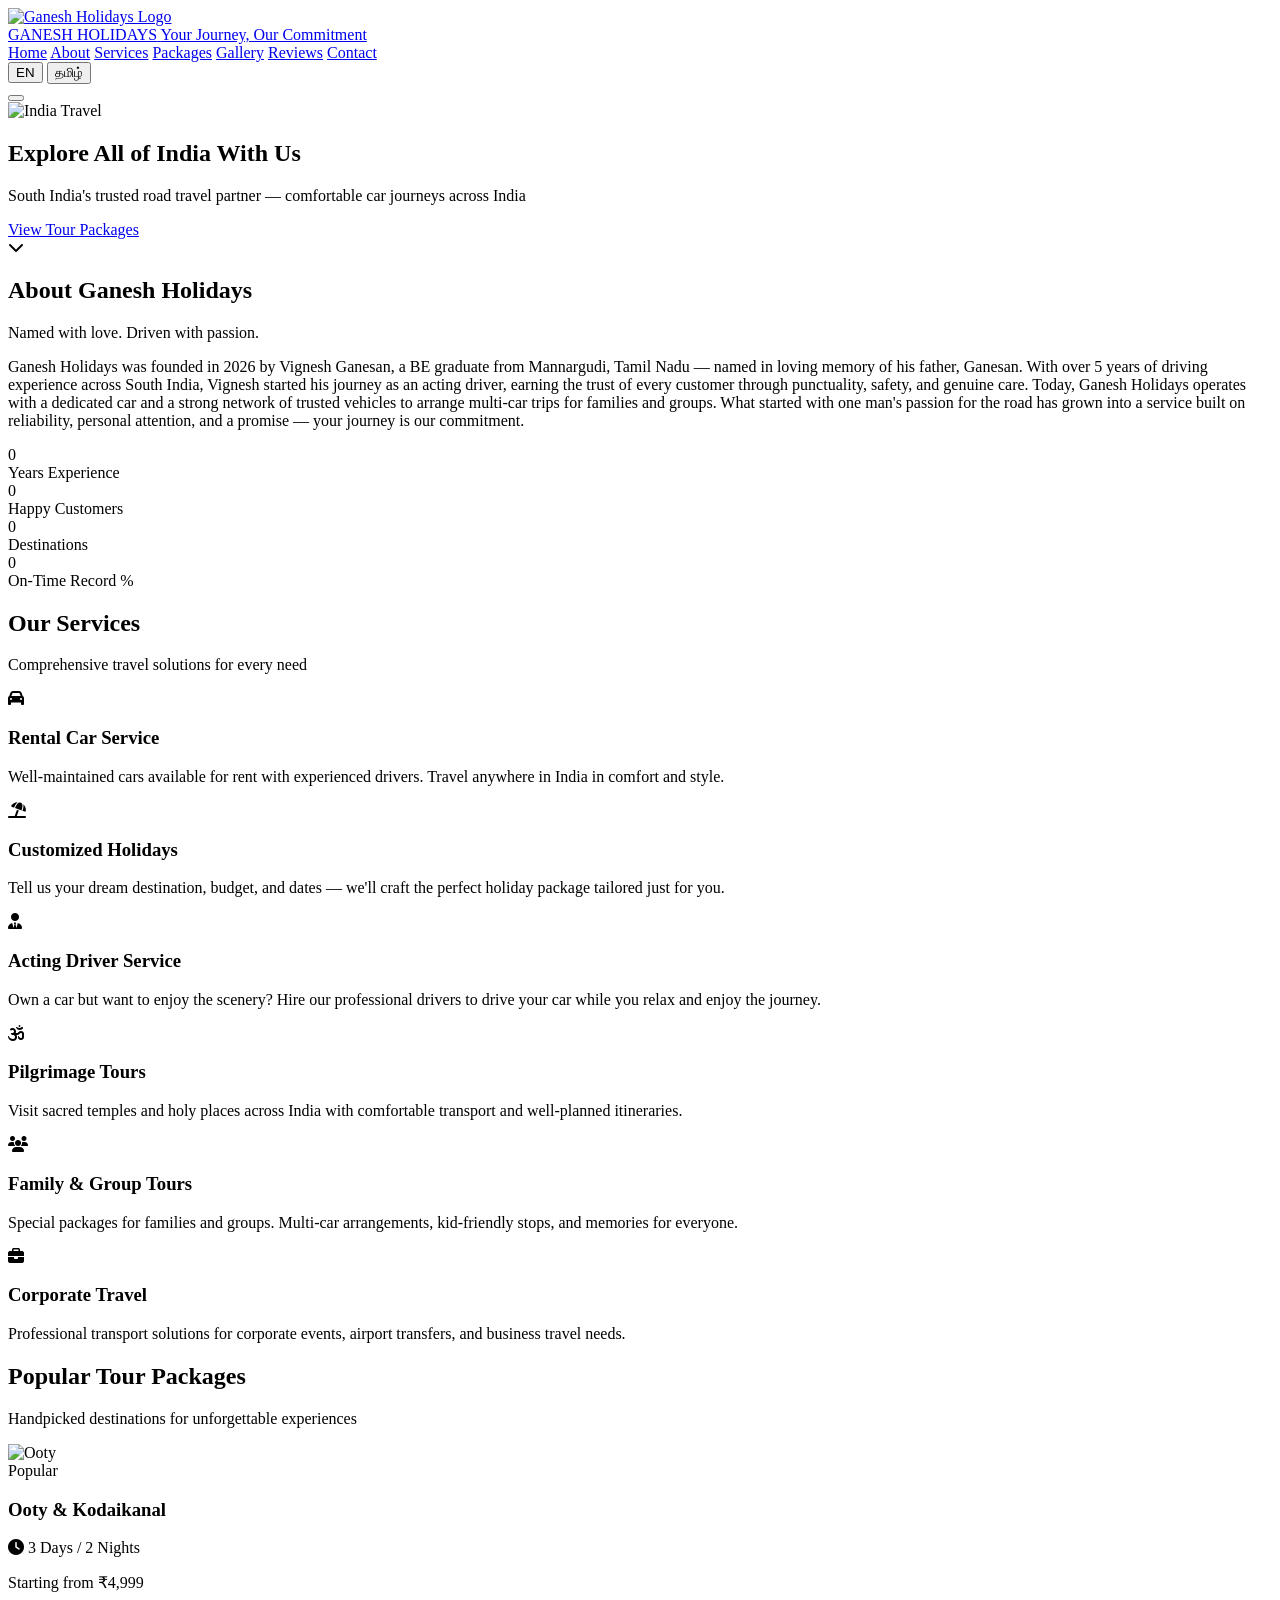
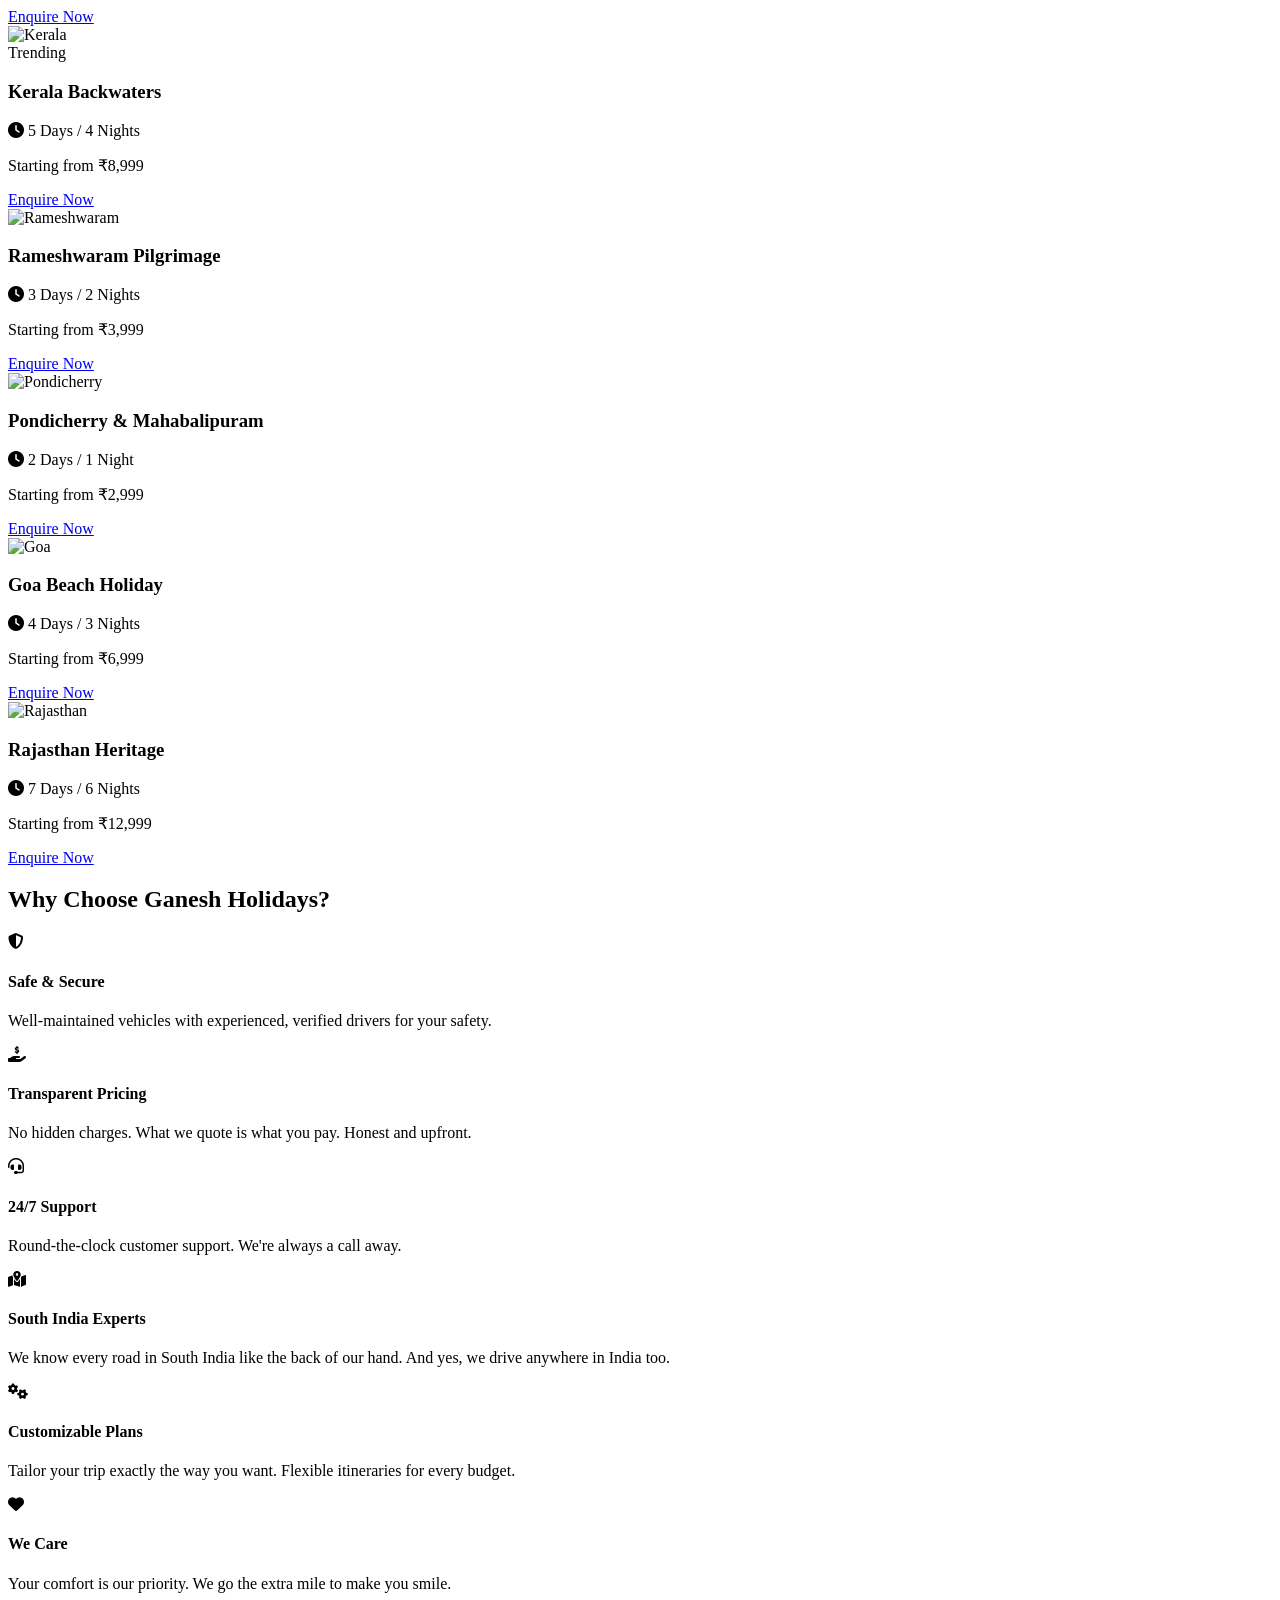
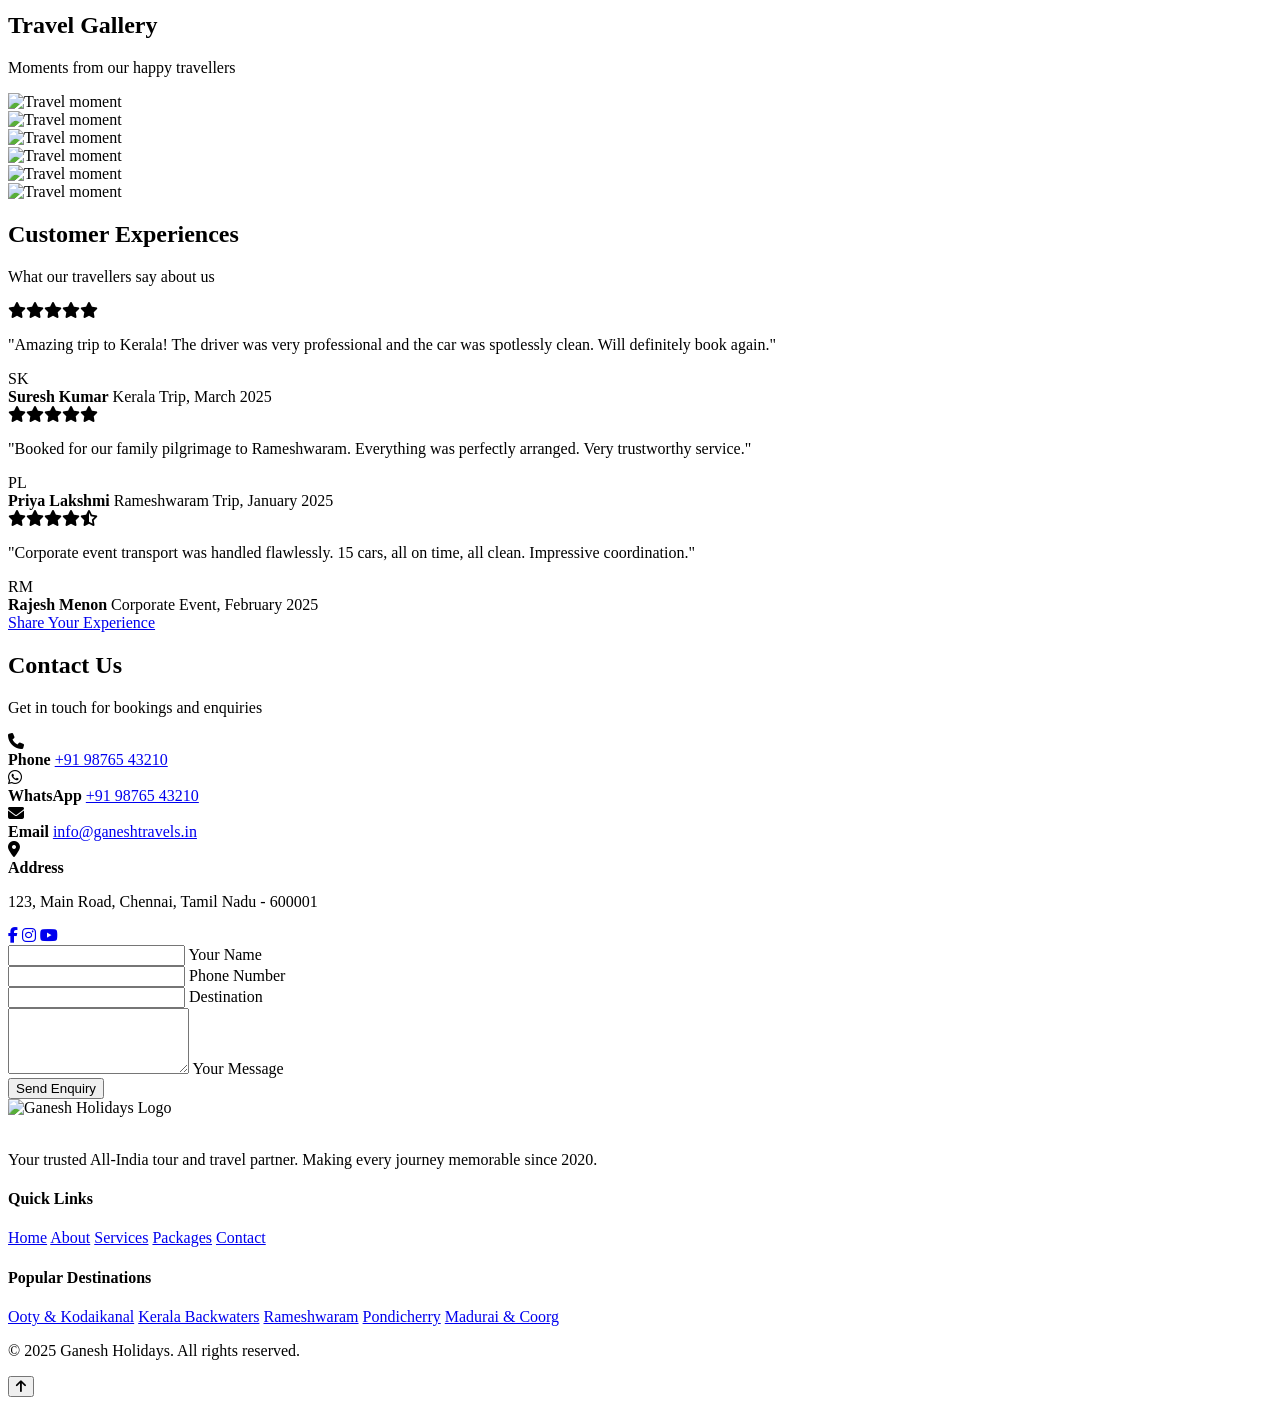
==== index.html @ 8d5c186d "Add main website files Add main website files - these are the main website files." ====
<!DOCTYPE html>
<html lang="en">
<head>
    <meta charset="UTF-8">
    <meta name="viewport" content="width=device-width, initial-scale=1.0">
    <title>Ganesh Holidays - All India Tour & Travel</title>
    <meta name="description" content="Ganesh Holidays - Your trusted All India tour and travel partner. Your Journey, Our Commitment.">
    <link rel="icon" type="image/svg+xml" href="assets/favicon.svg">
    <link href="https://fonts.googleapis.com/css2?family=Sora:wght@300;400;600;700;800&family=Josefin+Sans:wght@300;400;600&family=Cormorant+Garamond:wght@500;600;700&family=Noto+Sans+Tamil:wght@300;400;600;700&display=swap" rel="stylesheet">
    <link rel="stylesheet" href="https://cdnjs.cloudflare.com/ajax/libs/font-awesome/6.5.1/css/all.min.css">
    <link rel="stylesheet" href="css/style.css">
</head>
<body>
    <!-- Navigation -->
    <nav class="navbar" id="navbar">
        <div class="nav-container">
            <a href="#home" class="nav-logo">
                <div class="logo-icon">
                    <img src="logo_custom.jpg" alt="Ganesh Holidays Logo" class="logo-img">
                </div>
                <div class="logo-text">
                    <span class="logo-brand">GANESH HOLIDAYS</span>
                    <span class="logo-tagline" data-i18n="tagline">Your Journey, Our Commitment</span>
                </div>
            </a>
            <div class="nav-menu" id="navMenu">
                <a href="#home" class="nav-link" data-i18n="nav.home">Home</a>
                <a href="#about" class="nav-link" data-i18n="nav.about">About</a>
                <a href="#services" class="nav-link" data-i18n="nav.services">Services</a>
                <a href="#packages" class="nav-link" data-i18n="nav.packages">Packages</a>
                <a href="#gallery" class="nav-link" data-i18n="nav.gallery">Gallery</a>
                <a href="#reviews" class="nav-link" data-i18n="nav.reviews">Reviews</a>
                <a href="#contact" class="nav-link" data-i18n="nav.contact">Contact</a>
            </div>
            <div class="nav-right">
                <div class="lang-toggle">
                    <button class="lang-btn active" data-lang="en">EN</button>
                    <button class="lang-btn" data-lang="ta">தமிழ்</button>
                </div>
                <button class="nav-hamburger" id="navHamburger" aria-label="Toggle menu">
                    <span></span>
                    <span></span>
                    <span></span>
                </button>
            </div>
        </div>
    </nav>

    <!-- Hero Section -->
    <section class="hero" id="home">
        <div class="hero-bg">
            <img src="https://images.unsplash.com/photo-1524492412937-b28074a5d7da?w=1920&q=80" alt="India Travel" class="hero-img">
            <div class="hero-overlay"></div>
        </div>
        <div class="hero-content">
            <h1 class="hero-title" data-i18n="hero.title">Explore All of India With Us</h1>
            <p class="hero-subtitle" data-i18n="hero.subtitle">South India's trusted road travel partner — comfortable car journeys across India</p>
            <a href="#packages" class="btn btn-primary" data-i18n="hero.cta">View Tour Packages</a>
        </div>
        <div class="hero-scroll">
            <i class="fas fa-chevron-down"></i>
        </div>
    </section>

    <!-- About Section -->
    <section class="section about" id="about">
        <div class="container">
            <h2 class="section-title" data-i18n="about.title">About Ganesh Holidays</h2>
            <p class="section-subtitle" data-i18n="about.subtitle">Named with love. Driven with passion.</p>
            <div class="about-grid">
                <div class="about-text">
                    <p data-i18n="about.desc">Ganesh Holidays was founded in 2026 by Vignesh Ganesan, a BE graduate from Mannargudi, Tamil Nadu — named in loving memory of his father, Ganesan. With over 5 years of driving experience across South India, Vignesh started his journey as an acting driver, earning the trust of every customer through punctuality, safety, and genuine care. Today, Ganesh Holidays operates with a dedicated car and a strong network of trusted vehicles to arrange multi-car trips for families and groups. What started with one man's passion for the road has grown into a service built on reliability, personal attention, and a promise — your journey is our commitment.</p>
                </div>
                <div class="stats-grid">
                    <div class="stat-card">
                        <div class="stat-number" data-count="5">0</div>
                        <div class="stat-label" data-i18n="about.stats.years">Years Experience</div>
                    </div>
                    <div class="stat-card">
                        <div class="stat-number" data-count="200">0</div>
                        <div class="stat-label" data-i18n="about.stats.customers">Happy Customers</div>
                    </div>
                    <div class="stat-card">
                        <div class="stat-number" data-count="30">0</div>
                        <div class="stat-label" data-i18n="about.stats.destinations">Destinations</div>
                    </div>
                    <div class="stat-card">
                        <div class="stat-number" data-count="100">0</div>
                        <div class="stat-label" data-i18n="about.stats.ontime">On-Time Record %</div>
                    </div>
                </div>
            </div>
        </div>
    </section>

    <!-- Services Section -->
    <section class="section services" id="services">
        <div class="container">
            <h2 class="section-title" data-i18n="services.title">Our Services</h2>
            <p class="section-subtitle" data-i18n="services.subtitle">Comprehensive travel solutions for every need</p>
            <div class="services-grid">
                <div class="service-card">
                    <div class="service-icon"><i class="fas fa-car"></i></div>
                    <h3 data-i18n="services.rental.title">Rental Car Service</h3>
                    <p data-i18n="services.rental.desc">Well-maintained cars available for rent with experienced drivers. Travel anywhere in India in comfort and style.</p>
                </div>
                <div class="service-card">
                    <div class="service-icon"><i class="fas fa-umbrella-beach"></i></div>
                    <h3 data-i18n="services.holiday.title">Customized Holidays</h3>
                    <p data-i18n="services.holiday.desc">Tell us your dream destination, budget, and dates — we'll craft the perfect holiday package tailored just for you.</p>
                </div>
                <div class="service-card">
                    <div class="service-icon"><i class="fas fa-user-tie"></i></div>
                    <h3 data-i18n="services.driver.title">Acting Driver Service</h3>
                    <p data-i18n="services.driver.desc">Own a car but want to enjoy the scenery? Hire our professional drivers to drive your car while you relax and enjoy the journey.</p>
                </div>
                <div class="service-card">
                    <div class="service-icon"><i class="fas fa-om"></i></div>
                    <h3 data-i18n="services.pilgrimage.title">Pilgrimage Tours</h3>
                    <p data-i18n="services.pilgrimage.desc">Visit sacred temples and holy places across India with comfortable transport and well-planned itineraries.</p>
                </div>
                <div class="service-card">
                    <div class="service-icon"><i class="fas fa-users"></i></div>
                    <h3 data-i18n="services.family.title">Family & Group Tours</h3>
                    <p data-i18n="services.family.desc">Special packages for families and groups. Multi-car arrangements, kid-friendly stops, and memories for everyone.</p>
                </div>
                <div class="service-card">
                    <div class="service-icon"><i class="fas fa-briefcase"></i></div>
                    <h3 data-i18n="services.corporate.title">Corporate Travel</h3>
                    <p data-i18n="services.corporate.desc">Professional transport solutions for corporate events, airport transfers, and business travel needs.</p>
                </div>
            </div>
        </div>
    </section>

    <!-- Packages Section -->
    <section class="section packages" id="packages">
        <div class="container">
            <h2 class="section-title" data-i18n="packages.title">Popular Tour Packages</h2>
            <p class="section-subtitle" data-i18n="packages.subtitle">Handpicked destinations for unforgettable experiences</p>
            <div class="packages-grid">
                <div class="package-card">
                    <div class="package-img">
                        <img src="https://images.unsplash.com/photo-1589308078059-be1415eab4c3?w=600&q=80" alt="Ooty" loading="lazy">
                        <div class="package-badge" data-i18n="packages.popular">Popular</div>
                    </div>
                    <div class="package-info">
                        <h3 data-i18n="packages.ooty.title">Ooty & Kodaikanal</h3>
                        <p class="package-duration"><i class="fas fa-clock"></i> <span data-i18n="packages.ooty.duration">3 Days / 2 Nights</span></p>
                        <p class="package-price" data-i18n="packages.ooty.price">Starting from ₹4,999</p>
                        <a href="#contact" class="btn btn-outline" data-i18n="packages.enquire">Enquire Now</a>
                    </div>
                </div>
                <div class="package-card">
                    <div class="package-img">
                        <img src="https://images.unsplash.com/photo-1602216056096-3b40cc0c9944?w=600&q=80" alt="Kerala" loading="lazy">
                        <div class="package-badge package-badge-hot" data-i18n="packages.trending">Trending</div>
                    </div>
                    <div class="package-info">
                        <h3 data-i18n="packages.kerala.title">Kerala Backwaters</h3>
                        <p class="package-duration"><i class="fas fa-clock"></i> <span data-i18n="packages.kerala.duration">5 Days / 4 Nights</span></p>
                        <p class="package-price" data-i18n="packages.kerala.price">Starting from ₹8,999</p>
                        <a href="#contact" class="btn btn-outline" data-i18n="packages.enquire">Enquire Now</a>
                    </div>
                </div>
                <div class="package-card">
                    <div class="package-img">
                        <img src="https://images.unsplash.com/photo-1621427638022-8d86fcc78903?w=600&q=80" alt="Rameshwaram" loading="lazy">
                    </div>
                    <div class="package-info">
                        <h3 data-i18n="packages.rameshwaram.title">Rameshwaram Pilgrimage</h3>
                        <p class="package-duration"><i class="fas fa-clock"></i> <span data-i18n="packages.rameshwaram.duration">3 Days / 2 Nights</span></p>
                        <p class="package-price" data-i18n="packages.rameshwaram.price">Starting from ₹3,999</p>
                        <a href="#contact" class="btn btn-outline" data-i18n="packages.enquire">Enquire Now</a>
                    </div>
                </div>
                <div class="package-card">
                    <div class="package-img">
                        <img src="https://images.unsplash.com/photo-1582510003544-4d00b7f74220?w=600&q=80" alt="Pondicherry" loading="lazy">
                    </div>
                    <div class="package-info">
                        <h3 data-i18n="packages.pondy.title">Pondicherry & Mahabalipuram</h3>
                        <p class="package-duration"><i class="fas fa-clock"></i> <span data-i18n="packages.pondy.duration">2 Days / 1 Night</span></p>
                        <p class="package-price" data-i18n="packages.pondy.price">Starting from ₹2,999</p>
                        <a href="#contact" class="btn btn-outline" data-i18n="packages.enquire">Enquire Now</a>
                    </div>
                </div>
                <div class="package-card">
                    <div class="package-img">
                        <img src="https://images.unsplash.com/photo-1512343879784-a960bf40e7f2?w=600&q=80" alt="Goa" loading="lazy">
                    </div>
                    <div class="package-info">
                        <h3 data-i18n="packages.goa.title">Goa Beach Holiday</h3>
                        <p class="package-duration"><i class="fas fa-clock"></i> <span data-i18n="packages.goa.duration">4 Days / 3 Nights</span></p>
                        <p class="package-price" data-i18n="packages.goa.price">Starting from ₹6,999</p>
                        <a href="#contact" class="btn btn-outline" data-i18n="packages.enquire">Enquire Now</a>
                    </div>
                </div>
                <div class="package-card">
                    <div class="package-img">
                        <img src="https://images.unsplash.com/photo-1587474260584-136574528ed5?w=600&q=80" alt="Rajasthan" loading="lazy">
                    </div>
                    <div class="package-info">
                        <h3 data-i18n="packages.rajasthan.title">Rajasthan Heritage</h3>
                        <p class="package-duration"><i class="fas fa-clock"></i> <span data-i18n="packages.rajasthan.duration">7 Days / 6 Nights</span></p>
                        <p class="package-price" data-i18n="packages.rajasthan.price">Starting from ₹12,999</p>
                        <a href="#contact" class="btn btn-outline" data-i18n="packages.enquire">Enquire Now</a>
                    </div>
                </div>
            </div>
        </div>
    </section>

    <!-- Why Choose Us -->
    <section class="section why-us">
        <div class="container">
            <h2 class="section-title" data-i18n="whyus.title">Why Choose Ganesh Holidays?</h2>
            <div class="whyus-grid">
                <div class="whyus-item">
                    <i class="fas fa-shield-alt"></i>
                    <h4 data-i18n="whyus.safe.title">Safe & Secure</h4>
                    <p data-i18n="whyus.safe.desc">Well-maintained vehicles with experienced, verified drivers for your safety.</p>
                </div>
                <div class="whyus-item">
                    <i class="fas fa-hand-holding-usd"></i>
                    <h4 data-i18n="whyus.price.title">Transparent Pricing</h4>
                    <p data-i18n="whyus.price.desc">No hidden charges. What we quote is what you pay. Honest and upfront.</p>
                </div>
                <div class="whyus-item">
                    <i class="fas fa-headset"></i>
                    <h4 data-i18n="whyus.support.title">24/7 Support</h4>
                    <p data-i18n="whyus.support.desc">Round-the-clock customer support. We're always a call away.</p>
                </div>
                <div class="whyus-item">
                    <i class="fas fa-map-marked-alt"></i>
                    <h4 data-i18n="whyus.coverage.title">South India Experts</h4>
                    <p data-i18n="whyus.coverage.desc">We know every road in South India like the back of our hand. And yes, we drive anywhere in India too.</p>
                </div>
                <div class="whyus-item">
                    <i class="fas fa-cogs"></i>
                    <h4 data-i18n="whyus.custom.title">Customizable Plans</h4>
                    <p data-i18n="whyus.custom.desc">Tailor your trip exactly the way you want. Flexible itineraries for every budget.</p>
                </div>
                <div class="whyus-item">
                    <i class="fas fa-heart"></i>
                    <h4 data-i18n="whyus.care.title">We Care</h4>
                    <p data-i18n="whyus.care.desc">Your comfort is our priority. We go the extra mile to make you smile.</p>
                </div>
            </div>
        </div>
    </section>

    <!-- Gallery Section -->
    <section class="section gallery" id="gallery">
        <div class="container">
            <h2 class="section-title" data-i18n="gallery.title">Travel Gallery</h2>
            <p class="section-subtitle" data-i18n="gallery.subtitle">Moments from our happy travellers</p>
            <div class="gallery-grid">
                <div class="gallery-item">
                    <img src="https://images.unsplash.com/photo-1506461883276-594a12b11cf3?w=500&q=80" alt="Travel moment" loading="lazy">
                </div>
                <div class="gallery-item">
                    <img src="https://images.unsplash.com/photo-1469474968028-56623f02e42e?w=500&q=80" alt="Travel moment" loading="lazy">
                </div>
                <div class="gallery-item">
                    <img src="https://images.unsplash.com/photo-1433086966358-54859d0ed716?w=500&q=80" alt="Travel moment" loading="lazy">
                </div>
                <div class="gallery-item">
                    <img src="https://images.unsplash.com/photo-1501785888041-af3ef285b470?w=500&q=80" alt="Travel moment" loading="lazy">
                </div>
                <div class="gallery-item">
                    <img src="https://images.unsplash.com/photo-1519046904884-53103b34b206?w=500&q=80" alt="Travel moment" loading="lazy">
                </div>
                <div class="gallery-item">
                    <img src="https://images.unsplash.com/photo-1544735716-392fe2489ffa?w=500&q=80" alt="Travel moment" loading="lazy">
                </div>
            </div>
        </div>
    </section>

    <!-- Reviews/Testimonials Section -->
    <section class="section reviews" id="reviews">
        <div class="container">
            <h2 class="section-title" data-i18n="reviews.title">Customer Experiences</h2>
            <p class="section-subtitle" data-i18n="reviews.subtitle">What our travellers say about us</p>
            <div class="reviews-grid">
                <div class="review-card">
                    <div class="review-stars">
                        <i class="fas fa-star"></i><i class="fas fa-star"></i><i class="fas fa-star"></i><i class="fas fa-star"></i><i class="fas fa-star"></i>
                    </div>
                    <p class="review-text" data-i18n="reviews.r1.text">"Amazing trip to Kerala! The driver was very professional and the car was spotlessly clean. Will definitely book again."</p>
                    <div class="review-author">
                        <div class="review-avatar">SK</div>
                        <div>
                            <strong data-i18n="reviews.r1.name">Suresh Kumar</strong>
                            <span data-i18n="reviews.r1.trip">Kerala Trip, March 2025</span>
                        </div>
                    </div>
                </div>
                <div class="review-card">
                    <div class="review-stars">
                        <i class="fas fa-star"></i><i class="fas fa-star"></i><i class="fas fa-star"></i><i class="fas fa-star"></i><i class="fas fa-star"></i>
                    </div>
                    <p class="review-text" data-i18n="reviews.r2.text">"Booked for our family pilgrimage to Rameshwaram. Everything was perfectly arranged. Very trustworthy service."</p>
                    <div class="review-author">
                        <div class="review-avatar">PL</div>
                        <div>
                            <strong data-i18n="reviews.r2.name">Priya Lakshmi</strong>
                            <span data-i18n="reviews.r2.trip">Rameshwaram Trip, January 2025</span>
                        </div>
                    </div>
                </div>
                <div class="review-card">
                    <div class="review-stars">
                        <i class="fas fa-star"></i><i class="fas fa-star"></i><i class="fas fa-star"></i><i class="fas fa-star"></i><i class="fas fa-star-half-alt"></i>
                    </div>
                    <p class="review-text" data-i18n="reviews.r3.text">"Corporate event transport was handled flawlessly. 15 cars, all on time, all clean. Impressive coordination."</p>
                    <div class="review-author">
                        <div class="review-avatar">RM</div>
                        <div>
                            <strong data-i18n="reviews.r3.name">Rajesh Menon</strong>
                            <span data-i18n="reviews.r3.trip">Corporate Event, February 2025</span>
                        </div>
                    </div>
                </div>
            </div>
            <div class="review-cta">
                <a href="review.html" class="btn btn-outline" data-i18n="reviews.share">Share Your Experience</a>
            </div>
        </div>
    </section>

    <!-- Contact Section -->
    <section class="section contact" id="contact">
        <div class="container">
            <h2 class="section-title" data-i18n="contact.title">Contact Us</h2>
            <p class="section-subtitle" data-i18n="contact.subtitle">Get in touch for bookings and enquiries</p>
            <div class="contact-grid">
                <div class="contact-info">
                    <div class="contact-item">
                        <i class="fas fa-phone"></i>
                        <div>
                            <strong data-i18n="contact.phone">Phone</strong>
                            <a href="tel:+919876543210">+91 98765 43210</a>
                        </div>
                    </div>
                    <div class="contact-item">
                        <i class="fab fa-whatsapp"></i>
                        <div>
                            <strong>WhatsApp</strong>
                            <a href="https://wa.me/919876543210" target="_blank" rel="noopener noreferrer">+91 98765 43210</a>
                        </div>
                    </div>
                    <div class="contact-item">
                        <i class="fas fa-envelope"></i>
                        <div>
                            <strong data-i18n="contact.email">Email</strong>
                            <a href="mailto:info@ganeshtravels.in">info@ganeshtravels.in</a>
                        </div>
                    </div>
                    <div class="contact-item">
                        <i class="fas fa-map-marker-alt"></i>
                        <div>
                            <strong data-i18n="contact.address">Address</strong>
                            <p data-i18n="contact.address.text">123, Main Road, Chennai, Tamil Nadu - 600001</p>
                        </div>
                    </div>
                    <div class="contact-social">
                        <a href="#" aria-label="Facebook"><i class="fab fa-facebook-f"></i></a>
                        <a href="#" aria-label="Instagram"><i class="fab fa-instagram"></i></a>
                        <a href="#" aria-label="YouTube"><i class="fab fa-youtube"></i></a>
                    </div>
                </div>
                <form class="contact-form" id="contactForm" action="https://formspree.io/f/YOUR_FORM_ID" method="POST">
                    <div class="form-group">
                        <input type="text" name="name" required placeholder=" " id="formName">
                        <label for="formName" data-i18n="contact.form.name">Your Name</label>
                    </div>
                    <div class="form-group">
                        <input type="tel" name="phone" required placeholder=" " id="formPhone">
                        <label for="formPhone" data-i18n="contact.form.phone">Phone Number</label>
                    </div>
                    <div class="form-group">
                        <input type="text" name="destination" placeholder=" " id="formDest">
                        <label for="formDest" data-i18n="contact.form.destination">Destination</label>
                    </div>
                    <div class="form-group">
                        <textarea name="message" rows="4" placeholder=" " id="formMsg"></textarea>
                        <label for="formMsg" data-i18n="contact.form.message">Your Message</label>
                    </div>
                    <button type="submit" class="btn btn-primary btn-full" data-i18n="contact.form.submit">Send Enquiry</button>
                </form>
            </div>
        </div>
    </section>

    <!-- Footer -->
    <footer class="footer">
        <div class="container">
            <div class="footer-grid">
                <div class="footer-brand">
                    <div class="nav-logo">
                        <div class="logo-icon">
                            <img src="logo_custom.jpg" alt="Ganesh Holidays Logo" class="logo-img logo-img-footer">
                        </div>
                        <div class="logo-text">
                            <span class="logo-brand" style="color:white">GANESH HOLIDAYS</span>
                        </div>
                    </div>
                <p data-i18n="footer.desc">Your trusted All-India tour and travel partner. Making every journey memorable since 2020.</p>
                </div>
                <div class="footer-links">
                    <h4 data-i18n="footer.quicklinks">Quick Links</h4>
                    <a href="#home" data-i18n="nav.home">Home</a>
                    <a href="#about" data-i18n="nav.about">About</a>
                    <a href="#services" data-i18n="nav.services">Services</a>
                    <a href="#packages" data-i18n="nav.packages">Packages</a>
                    <a href="#contact" data-i18n="nav.contact">Contact</a>
                </div>
                <div class="footer-links">
                    <h4 data-i18n="footer.popular">Popular Destinations</h4>
                    <a href="#packages">Ooty & Kodaikanal</a>
                    <a href="#packages">Kerala Backwaters</a>
                    <a href="#packages">Rameshwaram</a>
                    <a href="#packages">Pondicherry</a>
                    <a href="#packages">Madurai & Coorg</a>
                </div>
            </div>
            <div class="footer-bottom">
                <p>&copy; 2025 Ganesh Holidays. <span data-i18n="footer.rights">All rights reserved.</span></p>
            </div>
        </div>
    </footer>

    <!-- Back to Top -->
    <button class="back-to-top" id="backToTop" aria-label="Back to top">
        <i class="fas fa-arrow-up"></i>
    </button>

    <!-- Scripts -->
    <script src="js/i18n.js"></script>
    <script src="js/main.js"></script>
</body>
</html>
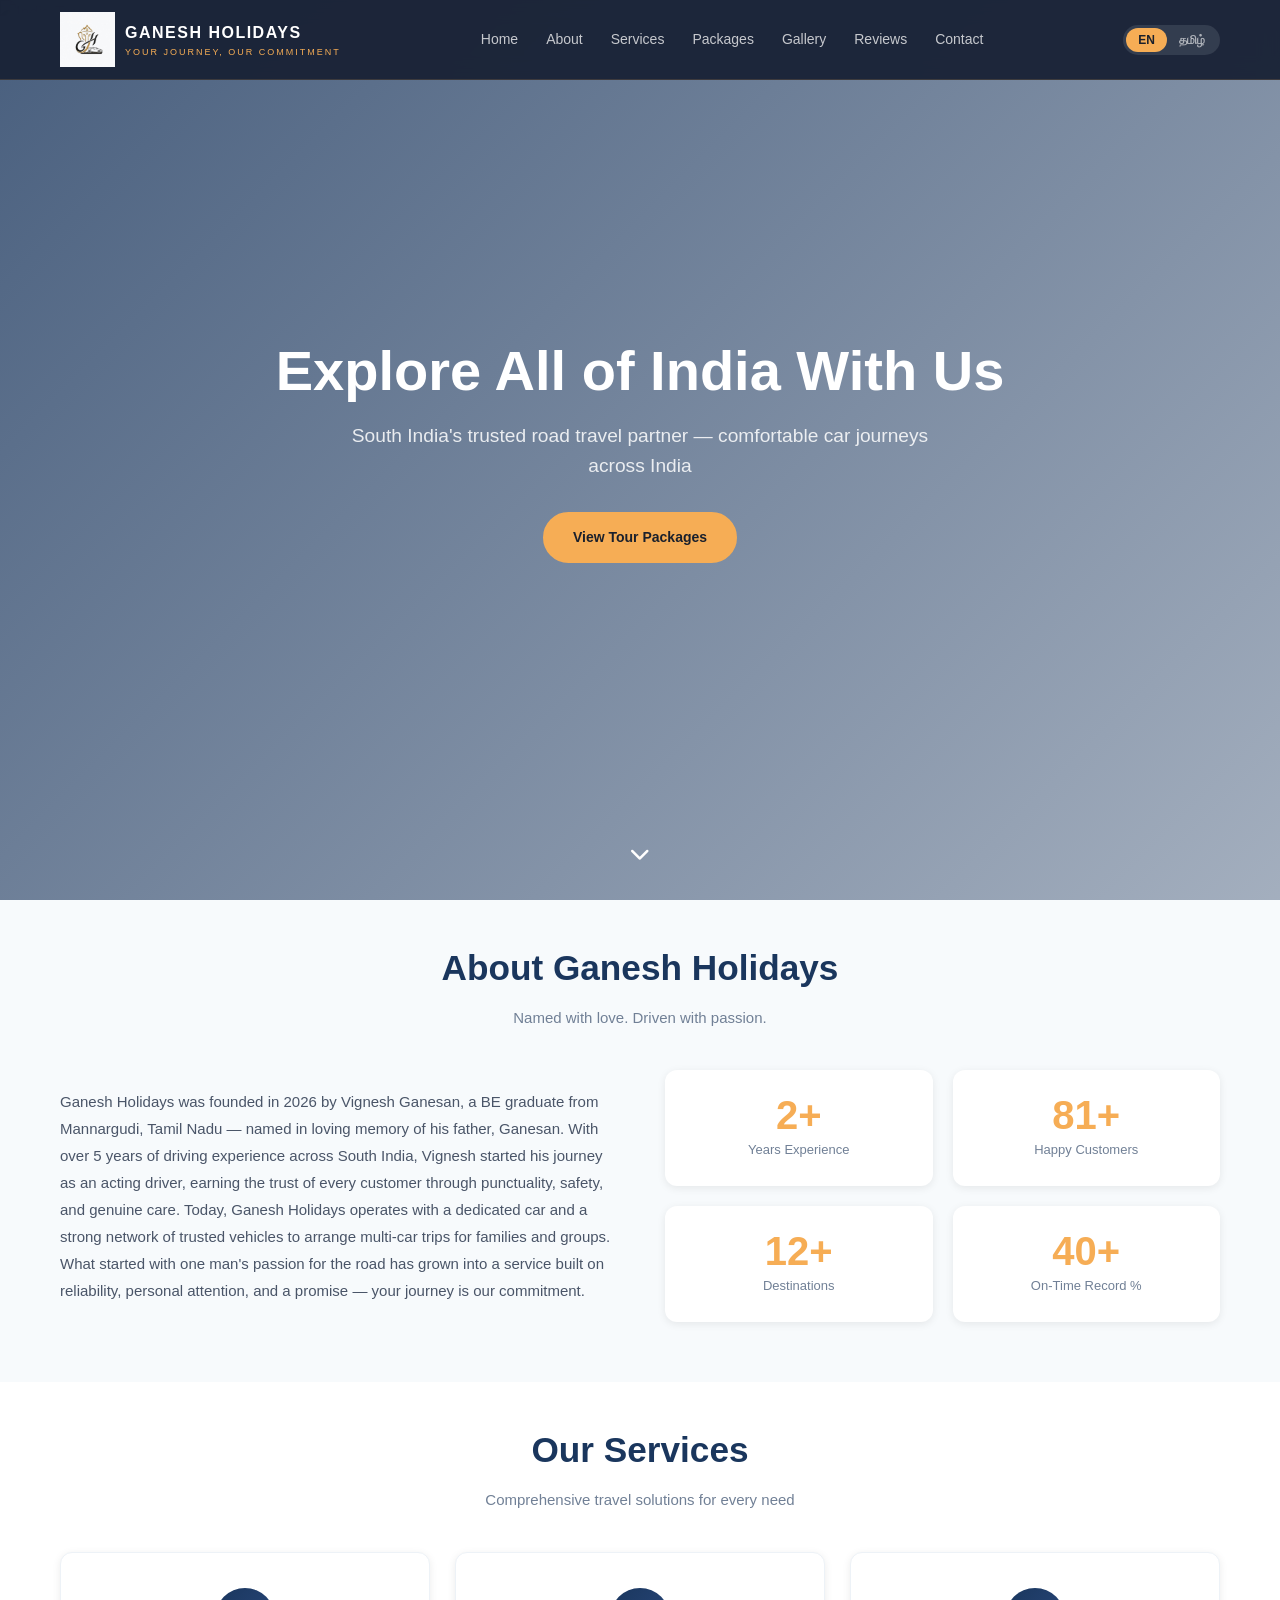
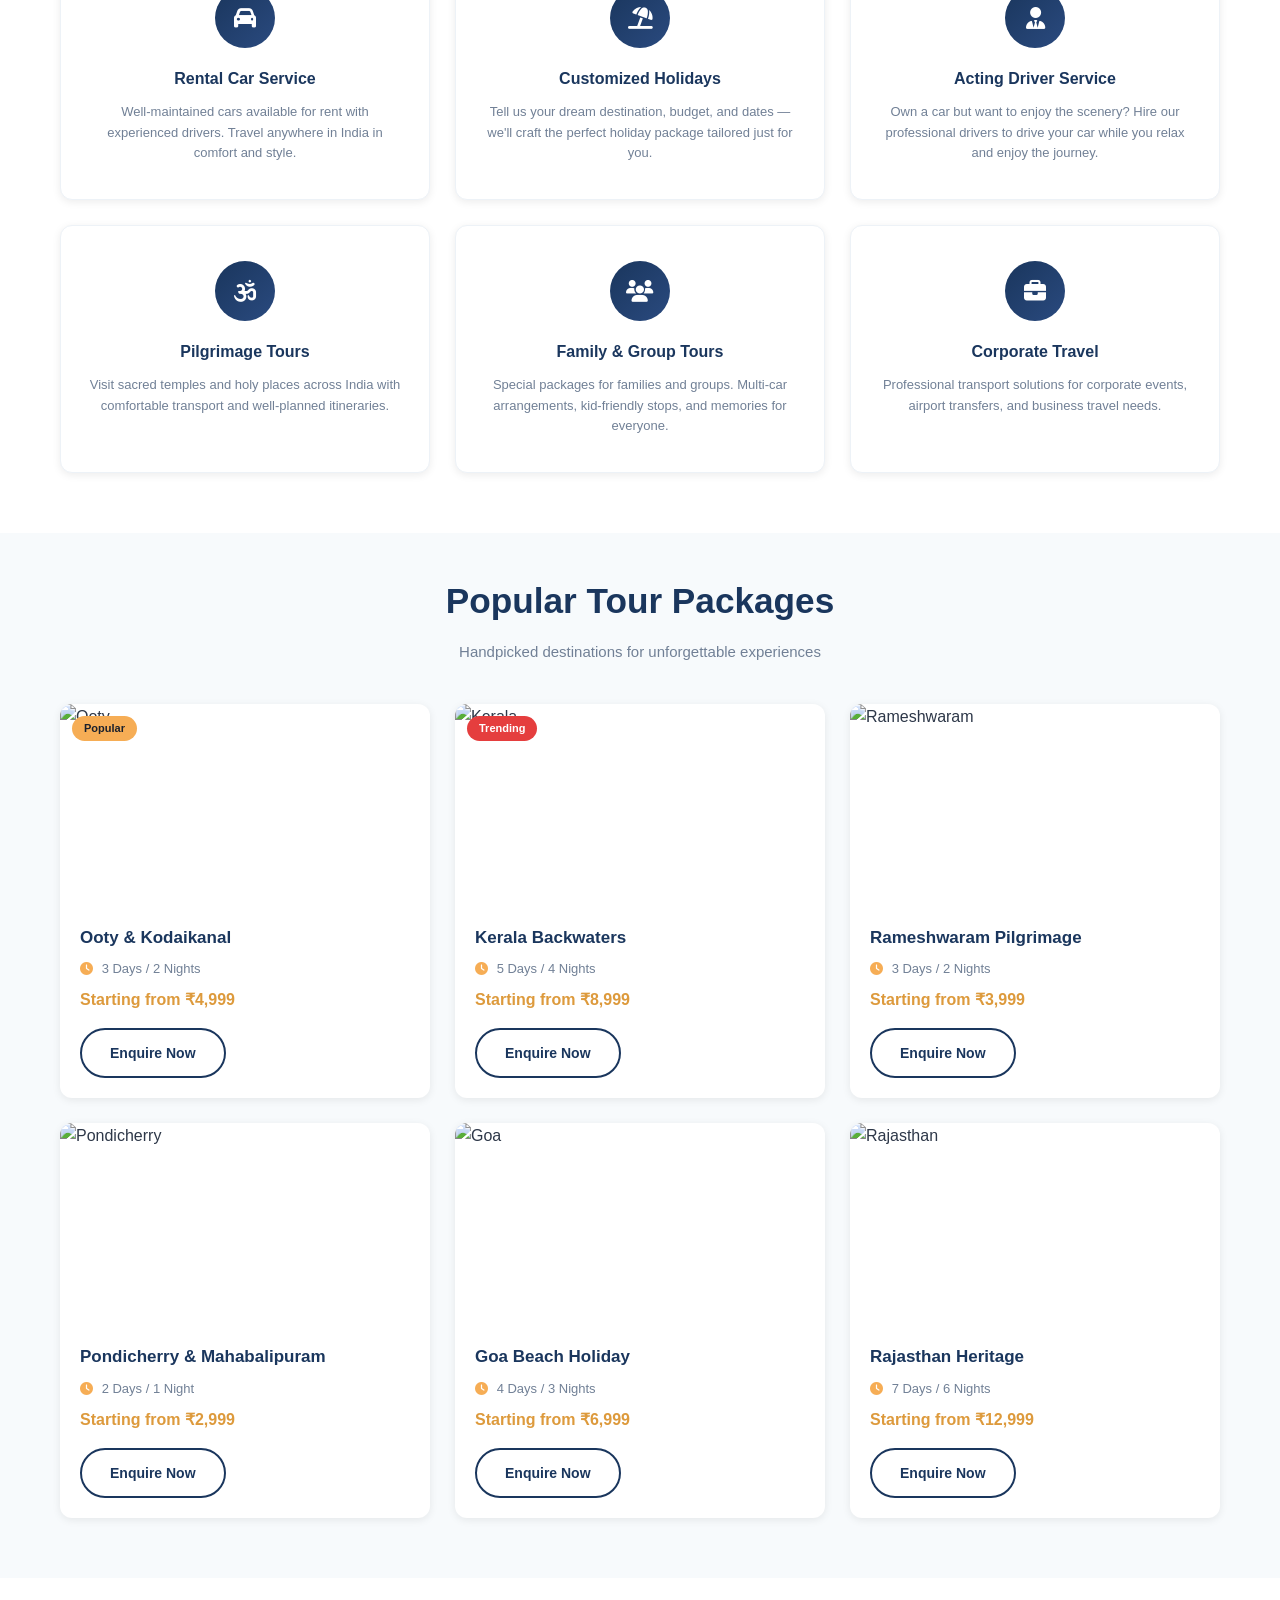
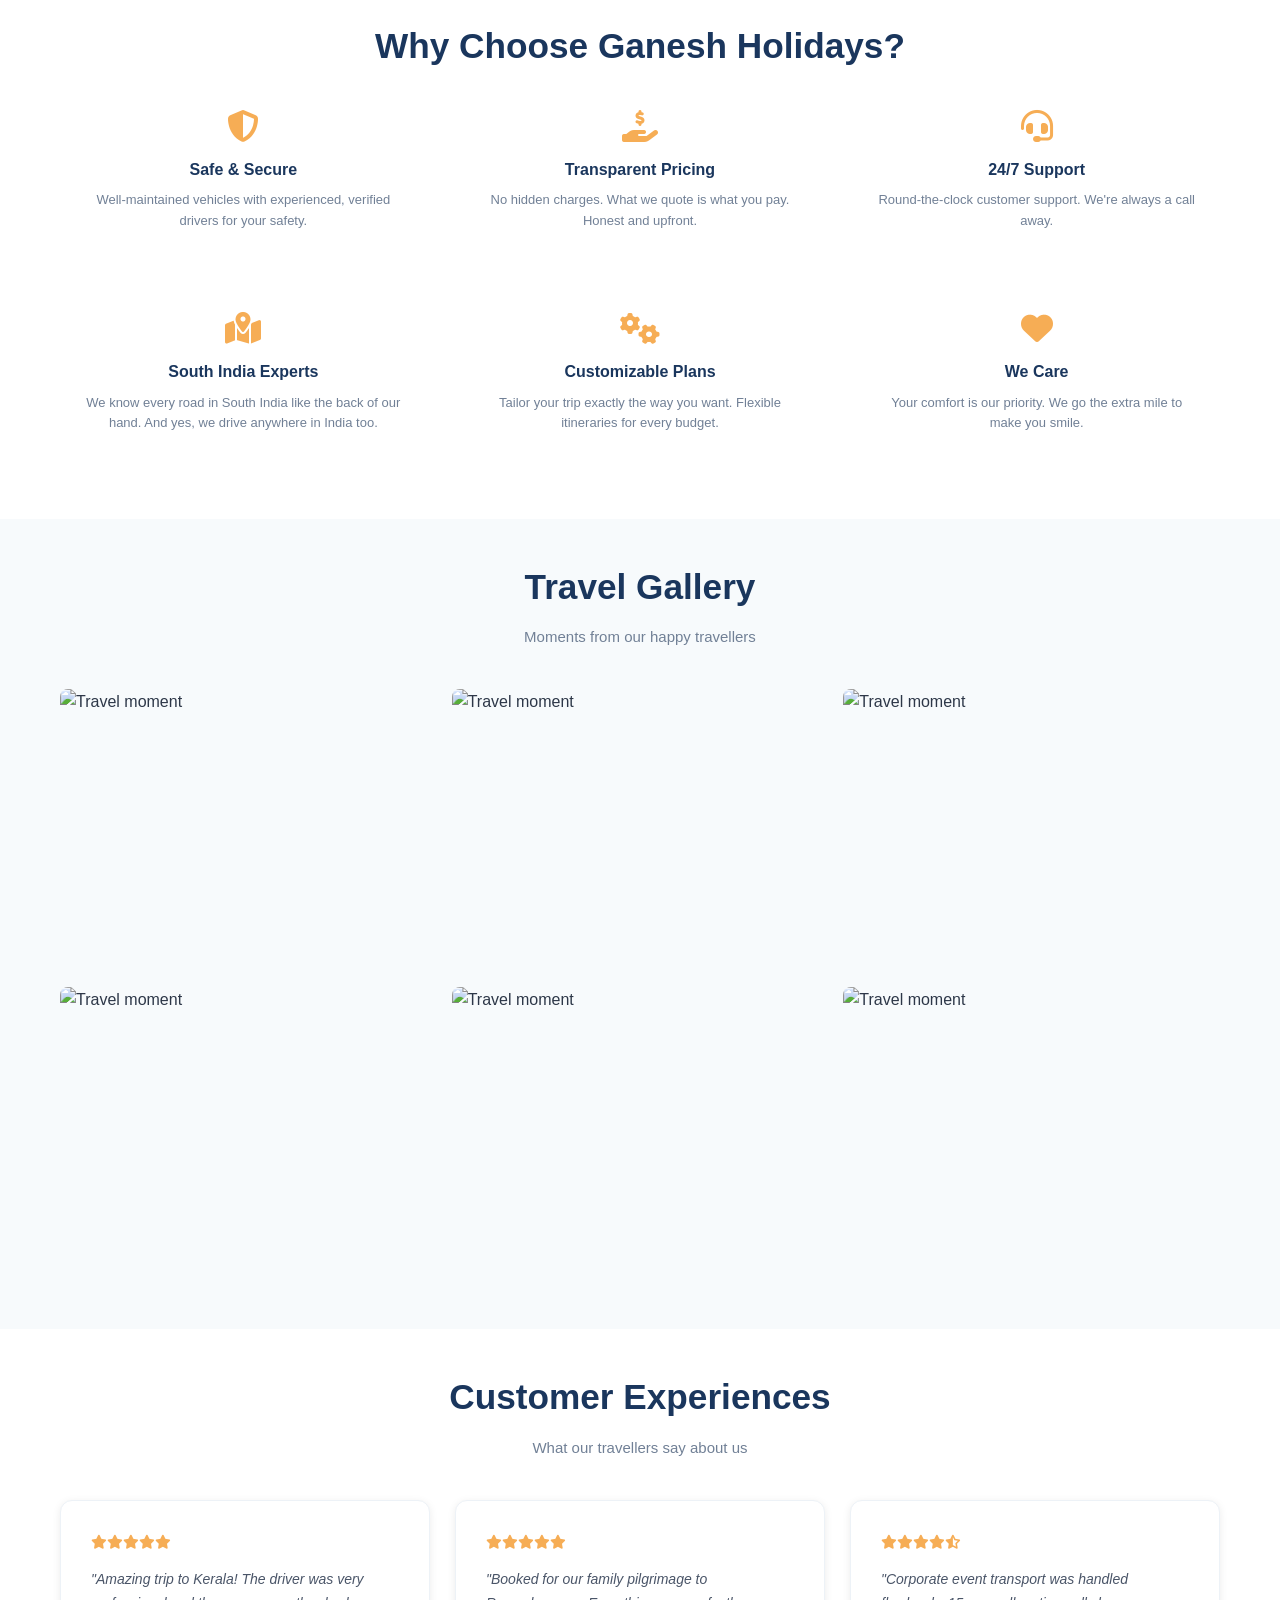
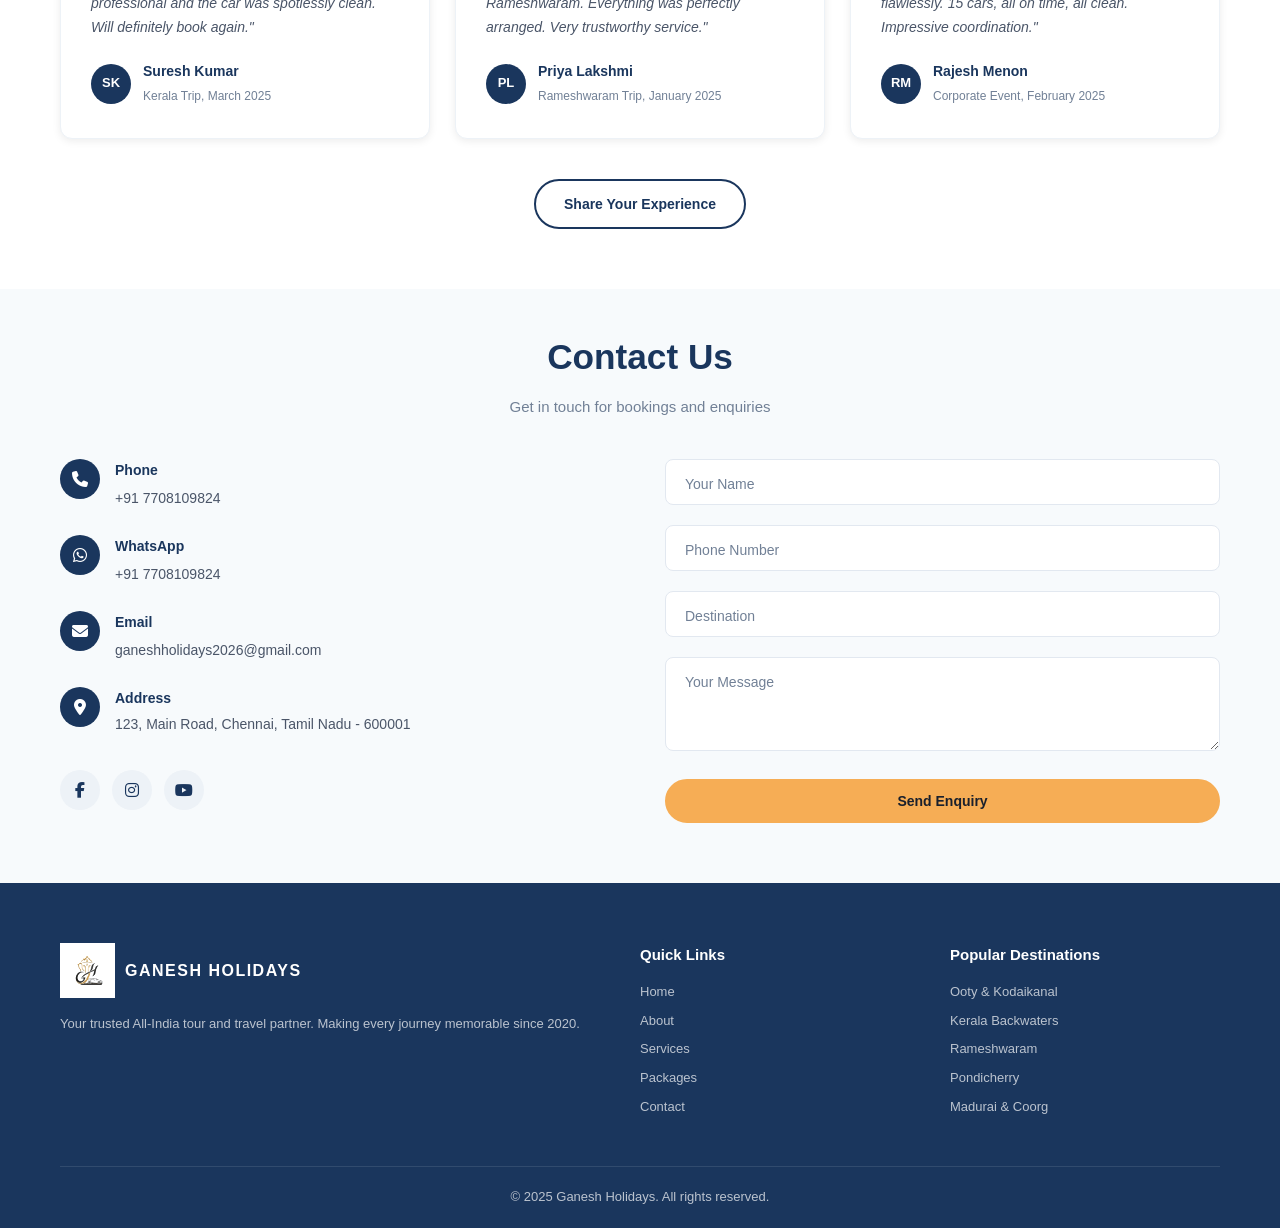
==== commit 742b6254: "Add files via upload" ====
--- a/index.html
+++ b/index.html
@@ -16,7 +16,7 @@
         <div class="nav-container">
             <a href="#home" class="nav-logo">
                 <div class="logo-icon">
-                    <img src="logo_custom.jpg" alt="Ganesh Holidays Logo" class="logo-img">
+                    <img src="assets/logo.jpg" alt="Ganesh Holidays Logo" class="logo-img">
                 </div>
                 <div class="logo-text">
                     <span class="logo-brand">GANESH HOLIDAYS</span>
@@ -341,21 +341,21 @@
                         <i class="fas fa-phone"></i>
                         <div>
                             <strong data-i18n="contact.phone">Phone</strong>
-                            <a href="tel:+919876543210">+91 98765 43210</a>
+                            <a href="tel:+917708109824">+91 7708109824</a>
                         </div>
                     </div>
                     <div class="contact-item">
                         <i class="fab fa-whatsapp"></i>
                         <div>
                             <strong>WhatsApp</strong>
-                            <a href="https://wa.me/919876543210" target="_blank" rel="noopener noreferrer">+91 98765 43210</a>
+                            <a href="https://wa.me/917708109824" target="_blank" rel="noopener noreferrer">+91 7708109824</a>
                         </div>
                     </div>
                     <div class="contact-item">
                         <i class="fas fa-envelope"></i>
                         <div>
                             <strong data-i18n="contact.email">Email</strong>
-                            <a href="mailto:info@ganeshtravels.in">info@ganeshtravels.in</a>
+                            <a href="mailto:ganeshholidays2026@gmail.com">ganeshholidays2026@gmail.com</a>
                         </div>
                     </div>
                     <div class="contact-item">
@@ -401,7 +401,7 @@
                 <div class="footer-brand">
                     <div class="nav-logo">
                         <div class="logo-icon">
-                            <img src="logo_custom.jpg" alt="Ganesh Holidays Logo" class="logo-img logo-img-footer">
+                            <img src="assets/logo.jpg" alt="Ganesh Holidays Logo" class="logo-img logo-img-footer">
                         </div>
                         <div class="logo-text">
                             <span class="logo-brand" style="color:white">GANESH HOLIDAYS</span>
--- a/css/style.css
+++ b/css/style.css
@@ -0,0 +1,1008 @@
+/* ============================================
+   GANESH TRAVELS - Main Stylesheet
+   Color Palette: Blue (#1a365d) + Gold (#f6ad55)
+   ============================================ */
+
+/* === RESET & BASE === */
+*, *::before, *::after {
+    margin: 0;
+    padding: 0;
+    box-sizing: border-box;
+}
+
+:root {
+    --blue-dark: #1a365d;
+    --blue-mid: #2a4a7f;
+    --blue-light: #3b5998;
+    --gold: #f6ad55;
+    --gold-dark: #dd9a3c;
+    --gold-light: #fbd38d;
+    --white: #ffffff;
+    --gray-50: #f7fafc;
+    --gray-100: #edf2f7;
+    --gray-200: #e2e8f0;
+    --gray-300: #cbd5e0;
+    --gray-500: #718096;
+    --gray-600: #4a5568;
+    --gray-700: #2d3748;
+    --gray-900: #1a202c;
+    --shadow-sm: 0 2px 8px rgba(0,0,0,0.08);
+    --shadow-md: 0 4px 20px rgba(0,0,0,0.1);
+    --shadow-lg: 0 10px 40px rgba(0,0,0,0.12);
+    --radius-sm: 8px;
+    --radius-md: 12px;
+    --radius-lg: 20px;
+    --transition: all 0.3s ease;
+}
+
+html {
+    scroll-behavior: smooth;
+    scroll-padding-top: 60px;
+}
+
+body {
+    font-family: 'Sora', sans-serif;
+    font-size: 16px;
+    line-height: 1.6;
+    color: var(--gray-700);
+    background: var(--white);
+    overflow-x: hidden;
+}
+
+body.tamil {
+    font-family: 'Noto Sans Tamil', 'Sora', sans-serif;
+}
+
+a {
+    text-decoration: none;
+    color: inherit;
+}
+
+img {
+    max-width: 100%;
+    height: auto;
+    display: block;
+}
+
+.container {
+    max-width: 1200px;
+    margin: 0 auto;
+    padding: 0 20px;
+}
+
+/* === NAVIGATION === */
+.navbar {
+    position: fixed;
+    top: 0;
+    left: 0;
+    right: 0;
+    z-index: 1000;
+    background: rgba(26, 36, 55, 0.97);
+    backdrop-filter: blur(10px);
+    border-bottom: 1px solid rgba(246, 173, 85, 0.15);
+    transition: var(--transition);
+}
+
+.navbar.scrolled {
+    box-shadow: 0 2px 15px rgba(0,0,0,0.3);
+}
+
+.nav-container {
+    max-width: 1200px;
+    margin: 0 auto;
+    padding: 12px 20px;
+    display: flex;
+    align-items: center;
+    justify-content: space-between;
+}
+
+.nav-logo {
+    display: flex;
+    align-items: center;
+    gap: 10px;
+}
+
+.logo-icon {
+    position: relative;
+    color: var(--blue-dark);
+    flex-shrink: 0;
+}
+
+.logo-img {
+    width: 55px;
+    height: 55px;
+    object-fit: contain;
+    border-radius: 0;
+}
+
+.logo-img-footer {
+    filter: brightness(1.1);
+}
+
+.logo-text {
+    display: flex;
+    flex-direction: column;
+}
+
+.logo-brand {
+    font-family: 'Sora', sans-serif;
+    font-weight: 700;
+    font-size: 16px;
+    color: #ffffff;
+    letter-spacing: 1.5px;
+}
+
+.logo-tagline {
+    font-family: 'Josefin Sans', sans-serif;
+    font-weight: 400;
+    font-size: 9px;
+    color: #f6ad55;
+    letter-spacing: 2px;
+    text-transform: uppercase;
+}
+
+.nav-menu {
+    display: flex;
+    gap: 28px;
+}
+
+.nav-link {
+    font-size: 14px;
+    font-weight: 400;
+    color: rgba(255,255,255,0.75);
+    transition: var(--transition);
+    position: relative;
+}
+
+.nav-link::after {
+    content: '';
+    position: absolute;
+    bottom: -4px;
+    left: 0;
+    width: 0;
+    height: 2px;
+    background: var(--gold);
+    transition: width 0.3s ease;
+}
+
+.nav-link:hover {
+    color: #ffffff;
+}
+
+.nav-link:hover::after {
+    width: 100%;
+}
+
+.nav-right {
+    display: flex;
+    align-items: center;
+    gap: 15px;
+}
+
+.lang-toggle {
+    display: flex;
+    background: rgba(255,255,255,0.1);
+    border-radius: 20px;
+    padding: 3px;
+}
+
+.lang-btn {
+    border: none;
+    background: transparent;
+    padding: 5px 12px;
+    border-radius: 18px;
+    font-size: 12px;
+    cursor: pointer;
+    transition: var(--transition);
+    font-weight: 600;
+    color: rgba(255,255,255,0.6);
+}
+
+.lang-btn.active {
+    background: var(--gold);
+    color: var(--gray-900);
+}
+
+.nav-hamburger {
+    display: none;
+    flex-direction: column;
+    gap: 5px;
+    background: none;
+    border: none;
+    cursor: pointer;
+    padding: 5px;
+}
+
+.nav-hamburger span {
+    width: 24px;
+    height: 2px;
+    background: #ffffff;
+    transition: var(--transition);
+}
+
+/* === HERO === */
+.hero {
+    height: 100vh;
+    min-height: 600px;
+    position: relative;
+    display: flex;
+    align-items: center;
+    justify-content: center;
+}
+
+.hero-bg {
+    position: absolute;
+    inset: 0;
+}
+
+.hero-img {
+    width: 100%;
+    height: 100%;
+    object-fit: cover;
+}
+
+.hero-overlay {
+    position: absolute;
+    inset: 0;
+    background: linear-gradient(135deg, rgba(26, 54, 93, 0.8) 0%, rgba(26, 54, 93, 0.4) 100%);
+}
+
+.hero-content {
+    position: relative;
+    z-index: 2;
+    text-align: center;
+    padding: 0 20px;
+}
+
+.hero-title {
+    font-size: clamp(2rem, 5vw, 3.5rem);
+    font-weight: 800;
+    color: white;
+    margin-bottom: 16px;
+    line-height: 1.2;
+}
+
+.hero-subtitle {
+    font-size: clamp(1rem, 2vw, 1.2rem);
+    color: rgba(255,255,255,0.85);
+    max-width: 600px;
+    margin: 0 auto 30px;
+    font-weight: 300;
+}
+
+.hero-scroll {
+    position: absolute;
+    bottom: 30px;
+    left: 50%;
+    transform: translateX(-50%);
+    color: white;
+    font-size: 20px;
+    animation: bounce 2s infinite;
+}
+
+@keyframes bounce {
+    0%, 100% { transform: translateX(-50%) translateY(0); }
+    50% { transform: translateX(-50%) translateY(10px); }
+}
+
+/* === BUTTONS === */
+.btn {
+    display: inline-block;
+    padding: 12px 28px;
+    border-radius: 30px;
+    font-size: 14px;
+    font-weight: 600;
+    cursor: pointer;
+    transition: var(--transition);
+    border: 2px solid transparent;
+    text-align: center;
+}
+
+.btn-primary {
+    background: var(--gold);
+    color: var(--gray-900);
+    border-color: var(--gold);
+}
+
+.btn-primary:hover {
+    background: var(--gold-dark);
+    border-color: var(--gold-dark);
+    transform: translateY(-2px);
+    box-shadow: 0 8px 25px rgba(246, 173, 85, 0.3);
+}
+
+.btn-outline {
+    background: transparent;
+    color: var(--blue-dark);
+    border-color: var(--blue-dark);
+}
+
+.btn-outline:hover {
+    background: var(--blue-dark);
+    color: white;
+    transform: translateY(-2px);
+}
+
+.btn-full {
+    width: 100%;
+}
+
+/* === SECTIONS === */
+.section {
+    padding: 40px 0 60px;
+}
+
+.section-title {
+    font-size: clamp(1.5rem, 3vw, 2.2rem);
+    font-weight: 700;
+    color: var(--blue-dark);
+    text-align: center;
+    margin-bottom: 10px;
+}
+
+.section-subtitle {
+    font-size: 15px;
+    color: var(--gray-500);
+    text-align: center;
+    margin-bottom: 40px;
+    font-weight: 300;
+}
+
+/* === ABOUT === */
+.about {
+    background: var(--gray-50);
+}
+
+.about-grid {
+    display: grid;
+    grid-template-columns: 1fr 1fr;
+    gap: 50px;
+    align-items: center;
+}
+
+.about-text p {
+    font-size: 15px;
+    line-height: 1.8;
+    color: var(--gray-600);
+}
+
+.stats-grid {
+    display: grid;
+    grid-template-columns: 1fr 1fr;
+    gap: 20px;
+}
+
+.stat-card {
+    background: white;
+    padding: 25px;
+    border-radius: var(--radius-md);
+    text-align: center;
+    box-shadow: var(--shadow-sm);
+    transition: var(--transition);
+}
+
+.stat-card:hover {
+    transform: translateY(-3px);
+    box-shadow: var(--shadow-md);
+}
+
+.stat-number {
+    font-size: 2.5rem;
+    font-weight: 800;
+    color: var(--gold);
+    line-height: 1;
+    margin-bottom: 5px;
+}
+
+.stat-number::after {
+    content: '+';
+}
+
+.stat-label {
+    font-size: 13px;
+    color: var(--gray-500);
+    font-weight: 400;
+}
+
+/* === SERVICES === */
+.services-grid {
+    display: grid;
+    grid-template-columns: repeat(3, 1fr);
+    gap: 25px;
+}
+
+.service-card {
+    background: white;
+    padding: 35px 25px;
+    border-radius: var(--radius-md);
+    text-align: center;
+    box-shadow: var(--shadow-sm);
+    transition: var(--transition);
+    border: 1px solid var(--gray-100);
+}
+
+.service-card:hover {
+    transform: translateY(-5px);
+    box-shadow: var(--shadow-lg);
+    border-color: var(--gold);
+}
+
+.service-icon {
+    width: 60px;
+    height: 60px;
+    background: linear-gradient(135deg, var(--blue-dark), var(--blue-mid));
+    border-radius: 50%;
+    display: flex;
+    align-items: center;
+    justify-content: center;
+    margin: 0 auto 18px;
+    color: white;
+    font-size: 22px;
+}
+
+.service-card h3 {
+    font-size: 16px;
+    color: var(--blue-dark);
+    margin-bottom: 10px;
+    font-weight: 600;
+}
+
+.service-card p {
+    font-size: 13px;
+    color: var(--gray-500);
+    line-height: 1.6;
+}
+
+/* === PACKAGES === */
+.packages {
+    background: var(--gray-50);
+}
+
+.packages-grid {
+    display: grid;
+    grid-template-columns: repeat(3, 1fr);
+    gap: 25px;
+}
+
+.package-card {
+    background: white;
+    border-radius: var(--radius-md);
+    overflow: hidden;
+    box-shadow: var(--shadow-sm);
+    transition: var(--transition);
+}
+
+.package-card:hover {
+    transform: translateY(-5px);
+    box-shadow: var(--shadow-lg);
+}
+
+.package-img {
+    position: relative;
+    height: 200px;
+    overflow: hidden;
+}
+
+.package-img img {
+    width: 100%;
+    height: 100%;
+    object-fit: cover;
+    transition: transform 0.5s ease;
+}
+
+.package-card:hover .package-img img {
+    transform: scale(1.05);
+}
+
+.package-badge {
+    position: absolute;
+    top: 12px;
+    left: 12px;
+    background: var(--gold);
+    color: var(--gray-900);
+    padding: 4px 12px;
+    border-radius: 20px;
+    font-size: 11px;
+    font-weight: 700;
+}
+
+.package-badge-hot {
+    background: #e53e3e;
+    color: white;
+}
+
+.package-info {
+    padding: 20px;
+}
+
+.package-info h3 {
+    font-size: 17px;
+    color: var(--blue-dark);
+    margin-bottom: 8px;
+    font-weight: 700;
+}
+
+.package-duration {
+    font-size: 13px;
+    color: var(--gray-500);
+    margin-bottom: 8px;
+}
+
+.package-duration i {
+    color: var(--gold);
+    margin-right: 5px;
+}
+
+.package-price {
+    font-size: 16px;
+    font-weight: 700;
+    color: var(--gold-dark);
+    margin-bottom: 15px;
+}
+
+/* === WHY CHOOSE US === */
+.whyus-grid {
+    display: grid;
+    grid-template-columns: repeat(3, 1fr);
+    gap: 30px;
+}
+
+.whyus-item {
+    text-align: center;
+    padding: 25px;
+}
+
+.whyus-item i {
+    font-size: 32px;
+    color: var(--gold);
+    margin-bottom: 15px;
+}
+
+.whyus-item h4 {
+    font-size: 16px;
+    color: var(--blue-dark);
+    margin-bottom: 8px;
+    font-weight: 600;
+}
+
+.whyus-item p {
+    font-size: 13px;
+    color: var(--gray-500);
+    line-height: 1.6;
+}
+
+/* === GALLERY === */
+.gallery {
+    background: var(--gray-50);
+}
+
+.gallery-grid {
+    display: grid;
+    grid-template-columns: repeat(3, 1fr);
+    gap: 15px;
+}
+
+.gallery-item {
+    border-radius: var(--radius-sm);
+    overflow: hidden;
+    aspect-ratio: 4/3;
+    cursor: pointer;
+    position: relative;
+}
+
+.gallery-item::after {
+    content: '';
+    position: absolute;
+    inset: 0;
+    background: rgba(26, 54, 93, 0);
+    transition: var(--transition);
+}
+
+.gallery-item:hover::after {
+    background: rgba(26, 54, 93, 0.2);
+}
+
+.gallery-item img {
+    width: 100%;
+    height: 100%;
+    object-fit: cover;
+    transition: transform 0.5s ease;
+}
+
+.gallery-item:hover img {
+    transform: scale(1.08);
+}
+
+/* === REVIEWS === */
+.reviews-grid {
+    display: grid;
+    grid-template-columns: repeat(3, 1fr);
+    gap: 25px;
+}
+
+.review-card {
+    background: white;
+    padding: 30px;
+    border-radius: var(--radius-md);
+    box-shadow: var(--shadow-sm);
+    border: 1px solid var(--gray-100);
+    transition: var(--transition);
+}
+
+.review-card:hover {
+    box-shadow: var(--shadow-md);
+    transform: translateY(-3px);
+}
+
+.review-stars {
+    color: var(--gold);
+    margin-bottom: 15px;
+    font-size: 14px;
+}
+
+.review-text {
+    font-size: 14px;
+    color: var(--gray-600);
+    line-height: 1.7;
+    margin-bottom: 20px;
+    font-style: italic;
+}
+
+.review-author {
+    display: flex;
+    align-items: center;
+    gap: 12px;
+}
+
+.review-avatar {
+    width: 40px;
+    height: 40px;
+    background: var(--blue-dark);
+    color: white;
+    border-radius: 50%;
+    display: flex;
+    align-items: center;
+    justify-content: center;
+    font-size: 13px;
+    font-weight: 700;
+}
+
+.review-author strong {
+    font-size: 14px;
+    color: var(--blue-dark);
+    display: block;
+}
+
+.review-author span {
+    font-size: 12px;
+    color: var(--gray-500);
+}
+
+.review-cta {
+    text-align: center;
+    margin-top: 40px;
+}
+
+/* === CONTACT === */
+.contact {
+    background: var(--gray-50);
+}
+
+.contact-grid {
+    display: grid;
+    grid-template-columns: 1fr 1fr;
+    gap: 50px;
+}
+
+.contact-info {
+    display: flex;
+    flex-direction: column;
+    gap: 25px;
+}
+
+.contact-item {
+    display: flex;
+    align-items: flex-start;
+    gap: 15px;
+}
+
+.contact-item i {
+    width: 40px;
+    height: 40px;
+    background: var(--blue-dark);
+    color: white;
+    border-radius: 50%;
+    display: flex;
+    align-items: center;
+    justify-content: center;
+    font-size: 16px;
+    flex-shrink: 0;
+}
+
+.contact-item strong {
+    display: block;
+    font-size: 14px;
+    color: var(--blue-dark);
+    margin-bottom: 3px;
+}
+
+.contact-item a,
+.contact-item p {
+    font-size: 14px;
+    color: var(--gray-600);
+}
+
+.contact-item a:hover {
+    color: var(--gold);
+}
+
+.contact-social {
+    display: flex;
+    gap: 12px;
+    margin-top: 10px;
+}
+
+.contact-social a {
+    width: 40px;
+    height: 40px;
+    background: var(--gray-100);
+    border-radius: 50%;
+    display: flex;
+    align-items: center;
+    justify-content: center;
+    color: var(--blue-dark);
+    transition: var(--transition);
+}
+
+.contact-social a:hover {
+    background: var(--gold);
+    color: white;
+}
+
+/* Contact Form */
+.contact-form {
+    display: flex;
+    flex-direction: column;
+    gap: 20px;
+}
+
+.form-group {
+    position: relative;
+}
+
+.form-group input,
+.form-group textarea {
+    width: 100%;
+    padding: 14px 16px;
+    border: 1px solid var(--gray-200);
+    border-radius: var(--radius-sm);
+    font-size: 14px;
+    font-family: inherit;
+    background: white;
+    transition: var(--transition);
+}
+
+.form-group input:focus,
+.form-group textarea:focus {
+    outline: none;
+    border-color: var(--gold);
+    box-shadow: 0 0 0 3px rgba(246, 173, 85, 0.1);
+}
+
+.form-group label {
+    position: absolute;
+    left: 16px;
+    top: 14px;
+    font-size: 14px;
+    color: var(--gray-500);
+    transition: var(--transition);
+    pointer-events: none;
+    background: white;
+    padding: 0 4px;
+}
+
+.form-group input:focus + label,
+.form-group input:not(:placeholder-shown) + label,
+.form-group textarea:focus + label,
+.form-group textarea:not(:placeholder-shown) + label {
+    top: -8px;
+    font-size: 11px;
+    color: var(--gold);
+}
+
+/* === FOOTER === */
+.footer {
+    background: var(--blue-dark);
+    color: rgba(255,255,255,0.7);
+    padding: 60px 0 20px;
+}
+
+.footer-grid {
+    display: grid;
+    grid-template-columns: 2fr 1fr 1fr;
+    gap: 40px;
+    margin-bottom: 40px;
+}
+
+.footer-brand p {
+    font-size: 13px;
+    margin-top: 15px;
+    line-height: 1.7;
+}
+
+.footer-links h4 {
+    color: white;
+    font-size: 15px;
+    margin-bottom: 15px;
+    font-weight: 600;
+}
+
+.footer-links a {
+    display: block;
+    font-size: 13px;
+    margin-bottom: 8px;
+    transition: var(--transition);
+}
+
+.footer-links a:hover {
+    color: var(--gold);
+    padding-left: 5px;
+}
+
+.footer-bottom {
+    border-top: 1px solid rgba(255,255,255,0.1);
+    padding-top: 20px;
+    text-align: center;
+    font-size: 13px;
+}
+
+/* === BACK TO TOP === */
+.back-to-top {
+    position: fixed;
+    bottom: 30px;
+    right: 30px;
+    width: 45px;
+    height: 45px;
+    background: var(--gold);
+    color: var(--gray-900);
+    border: none;
+    border-radius: 50%;
+    cursor: pointer;
+    font-size: 16px;
+    display: flex;
+    align-items: center;
+    justify-content: center;
+    opacity: 0;
+    visibility: hidden;
+    transition: var(--transition);
+    box-shadow: var(--shadow-md);
+    z-index: 999;
+}
+
+.back-to-top.visible {
+    opacity: 1;
+    visibility: visible;
+}
+
+.back-to-top:hover {
+    transform: translateY(-3px);
+    background: var(--gold-dark);
+}
+
+/* === ANIMATIONS (Fade in on scroll) === */
+.fade-in {
+    opacity: 0;
+    transform: translateY(30px);
+    transition: opacity 0.6s ease, transform 0.6s ease;
+}
+
+.fade-in.visible {
+    opacity: 1;
+    transform: translateY(0);
+}
+
+/* === RESPONSIVE === */
+@media (max-width: 1024px) {
+    .services-grid,
+    .packages-grid,
+    .reviews-grid,
+    .whyus-grid {
+        grid-template-columns: repeat(2, 1fr);
+    }
+
+    .footer-grid {
+        grid-template-columns: 1fr 1fr;
+    }
+}
+
+@media (max-width: 768px) {
+    .nav-menu {
+        position: fixed;
+        top: 0;
+        right: -100%;
+        width: 280px;
+        height: 100vh;
+        background: white;
+        flex-direction: column;
+        padding: 80px 30px 30px;
+        gap: 20px;
+        box-shadow: var(--shadow-lg);
+        transition: right 0.3s ease;
+    }
+
+    .nav-menu.active {
+        right: 0;
+    }
+
+    .nav-hamburger {
+        display: flex;
+    }
+
+    .nav-hamburger.active span:nth-child(1) {
+        transform: rotate(45deg) translate(5px, 5px);
+    }
+
+    .nav-hamburger.active span:nth-child(2) {
+        opacity: 0;
+    }
+
+    .nav-hamburger.active span:nth-child(3) {
+        transform: rotate(-45deg) translate(5px, -5px);
+    }
+
+    .about-grid {
+        grid-template-columns: 1fr;
+    }
+
+    .services-grid,
+    .packages-grid,
+    .reviews-grid,
+    .whyus-grid,
+    .gallery-grid {
+        grid-template-columns: 1fr;
+    }
+
+    .contact-grid {
+        grid-template-columns: 1fr;
+    }
+
+    .footer-grid {
+        grid-template-columns: 1fr;
+    }
+
+    .hero-title {
+        font-size: 2rem;
+    }
+
+    .section {
+        padding: 30px 0 45px;
+    }
+
+    .logo-tagline {
+        display: none;
+    }
+}
+
+@media (max-width: 480px) {
+    .stats-grid {
+        grid-template-columns: 1fr 1fr;
+        gap: 12px;
+    }
+
+    .stat-card {
+        padding: 18px 12px;
+    }
+
+    .stat-number {
+        font-size: 1.8rem;
+    }
+
+    .lang-toggle {
+        padding: 2px;
+    }
+
+    .lang-btn {
+        padding: 4px 8px;
+        font-size: 11px;
+    }
+}
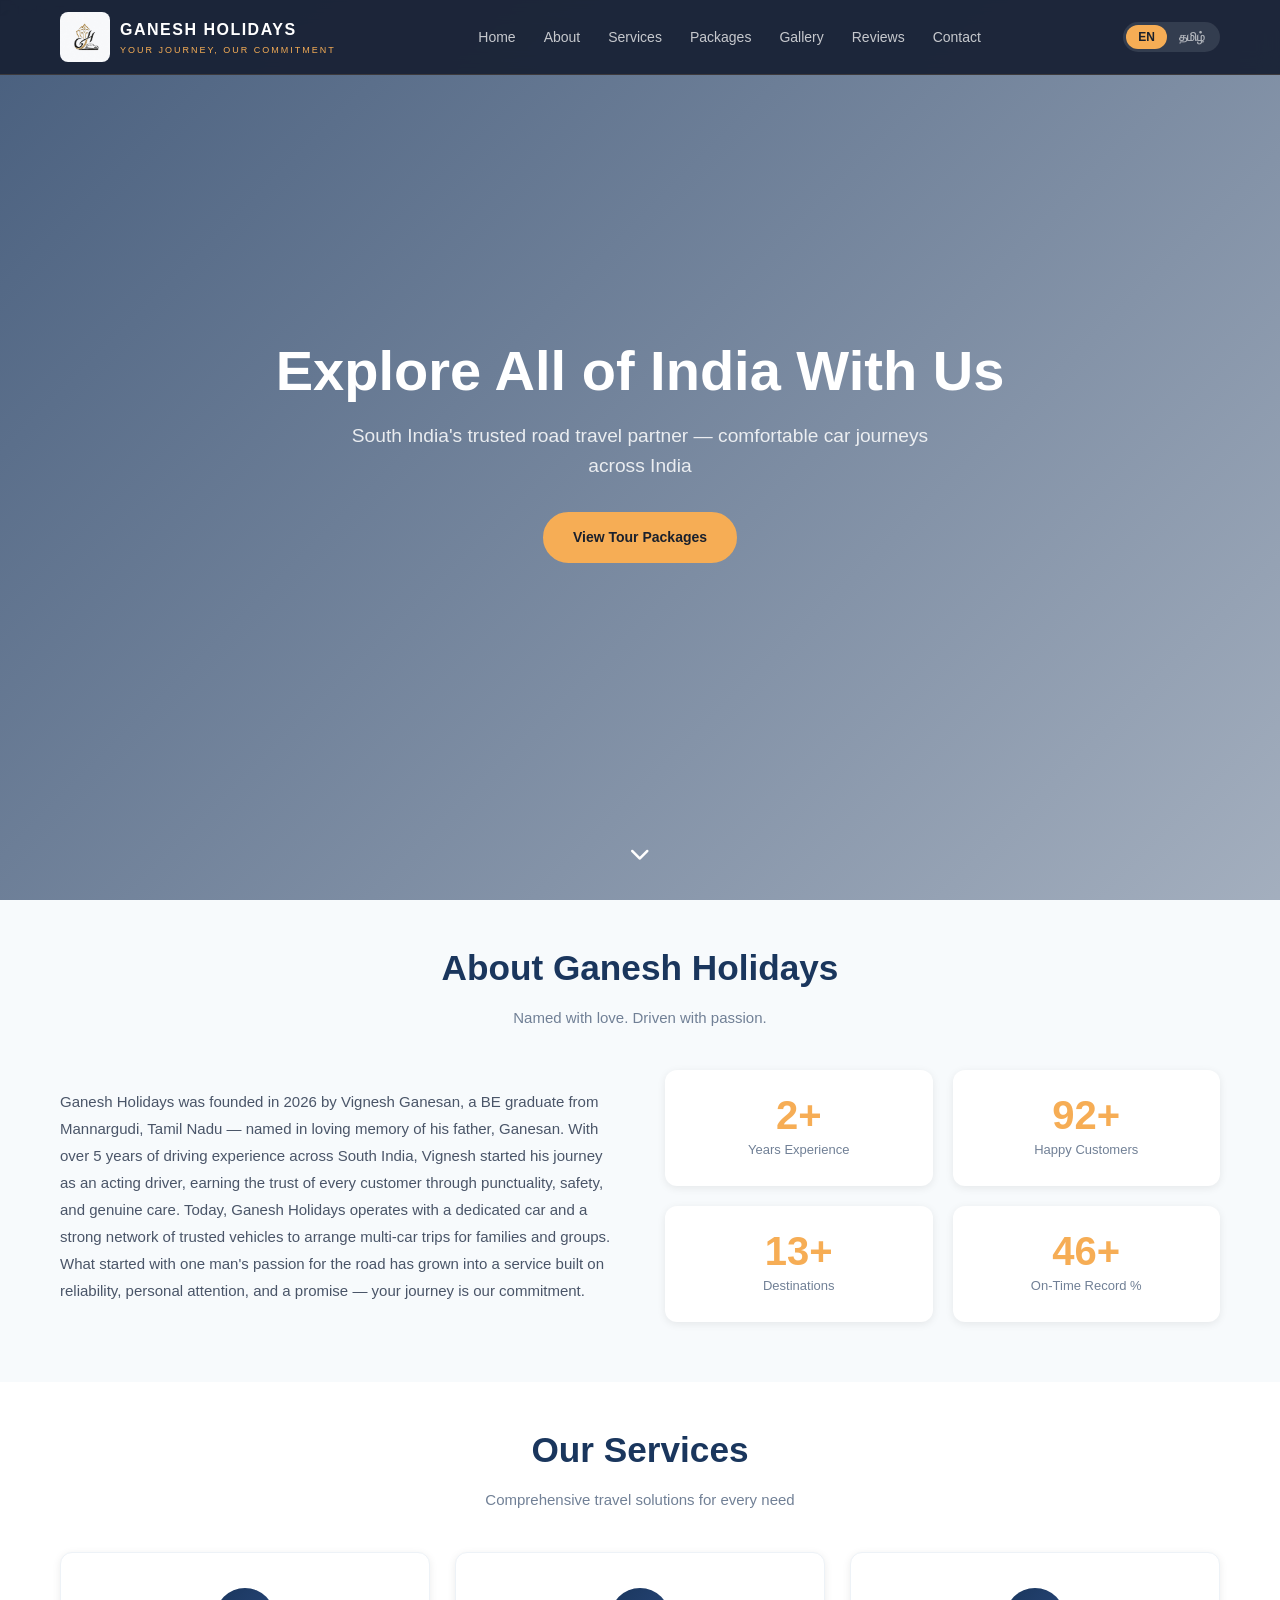
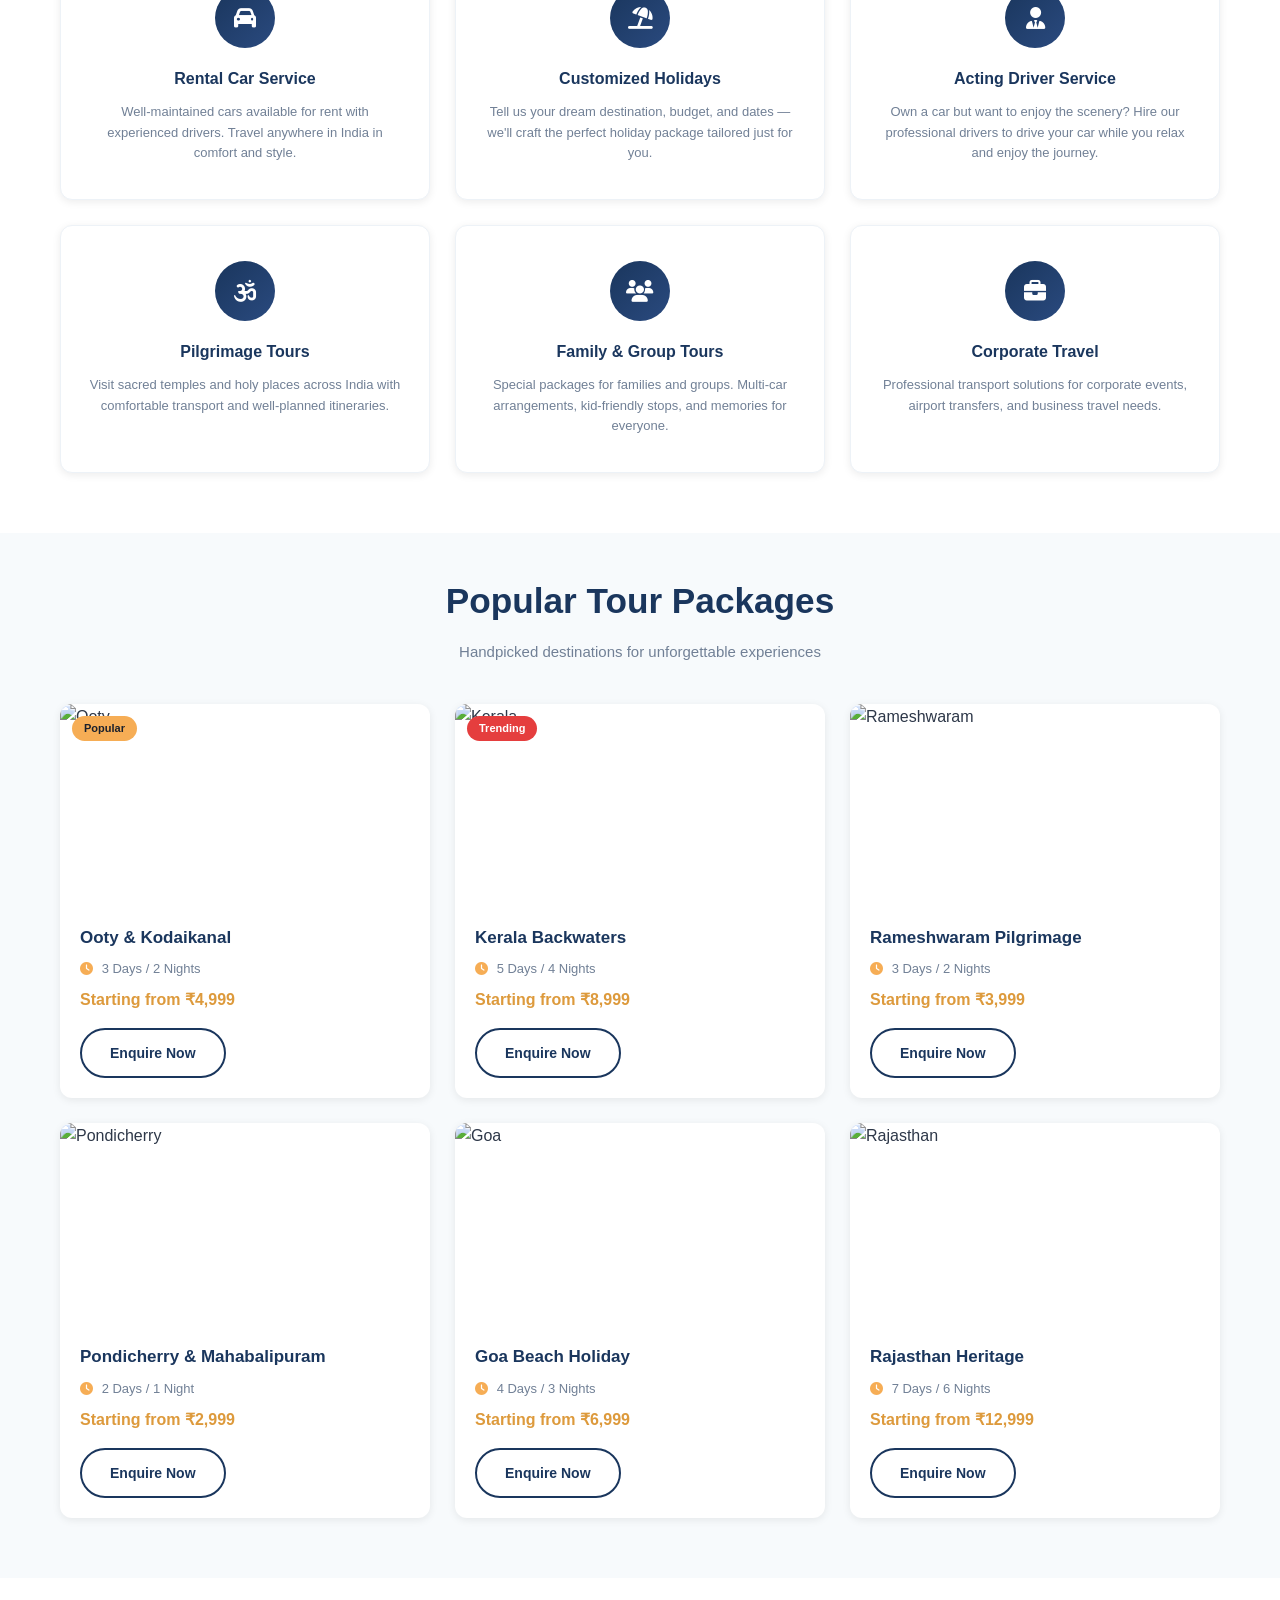
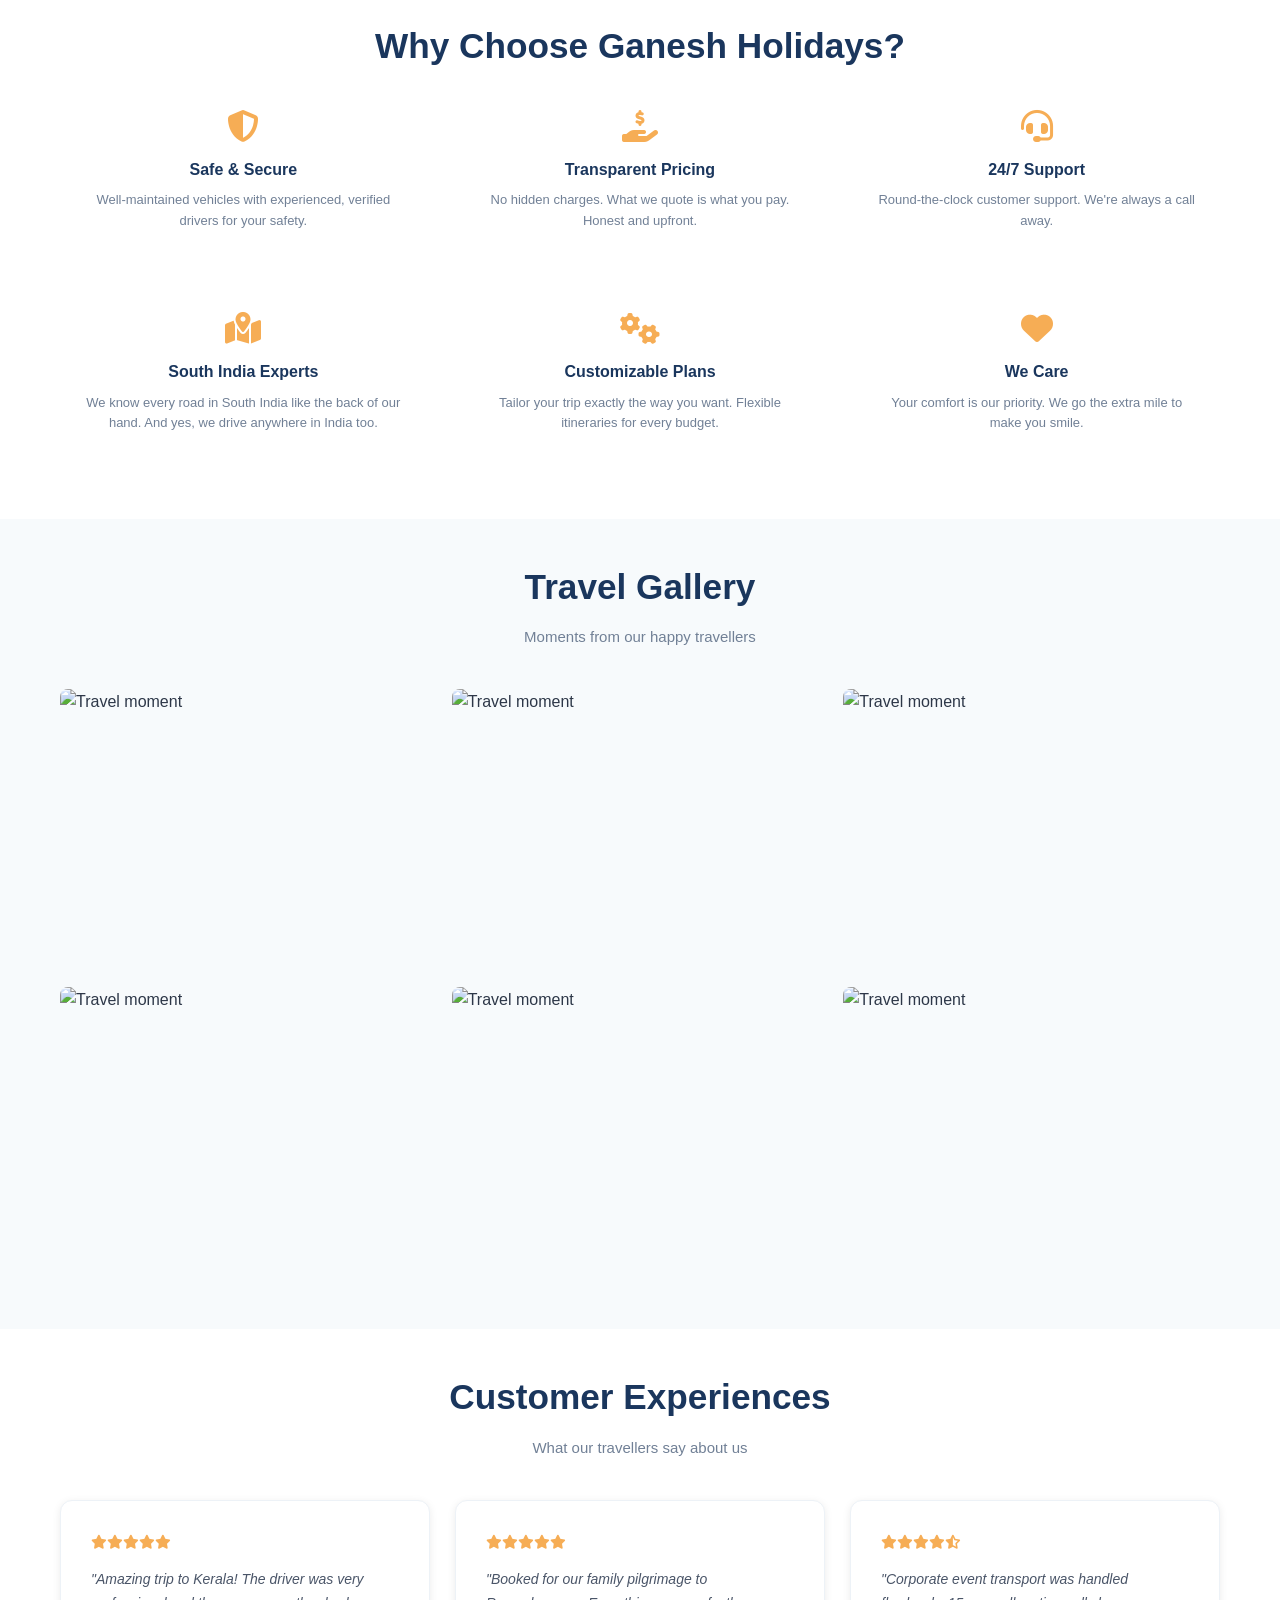
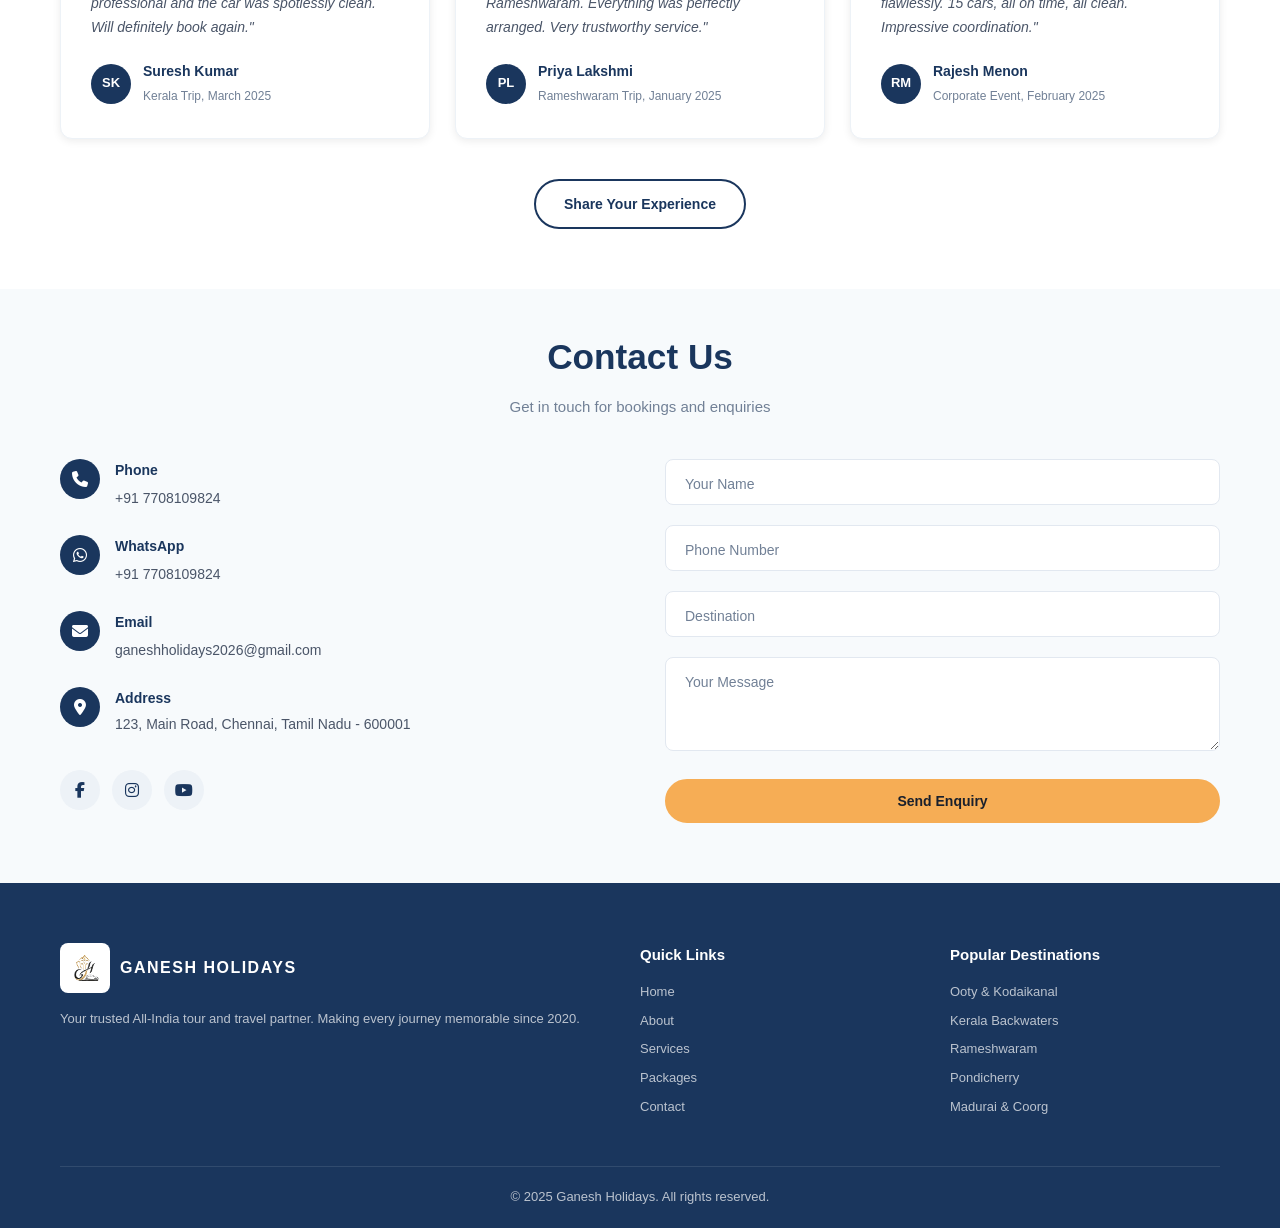
==== commit 6236d5cf: "Add files via upload" ====
--- a/index.html
+++ b/index.html
@@ -362,13 +362,13 @@
                         <i class="fas fa-map-marker-alt"></i>
                         <div>
                             <strong data-i18n="contact.address">Address</strong>
-                            <p data-i18n="contact.address.text">123, Main Road, Chennai, Tamil Nadu - 600001</p>
+                            <p data-i18n="contact.address.text">Melavasal, Mannargudi - 614001</p>
                         </div>
                     </div>
                     <div class="contact-social">
-                        <a href="#" aria-label="Facebook"><i class="fab fa-facebook-f"></i></a>
-                        <a href="#" aria-label="Instagram"><i class="fab fa-instagram"></i></a>
-                        <a href="#" aria-label="YouTube"><i class="fab fa-youtube"></i></a>
+                        <a href="https://www.facebook.com/" target="_blank" rel="noopener noreferrer" aria-label="Facebook"><i class="fab fa-facebook-f"></i></a>
+                        <a href="https://www.instagram.com/ganeshholidays?utm_source=qr&igsh=bTN3aG1jZGg0Nm11" target="_blank" rel="noopener noreferrer" aria-label="Instagram"><i class="fab fa-instagram"></i></a>
+                        <a href="https://www.youtube.com/" target="_blank" rel="noopener noreferrer" aria-label="YouTube"><i class="fab fa-youtube"></i></a>
                     </div>
                 </div>
                 <form class="contact-form" id="contactForm" action="https://formspree.io/f/YOUR_FORM_ID" method="POST">
--- a/css/style.css
+++ b/css/style.css
@@ -1,1008 +1,1009 @@
-/* ============================================
-   GANESH TRAVELS - Main Stylesheet
-   Color Palette: Blue (#1a365d) + Gold (#f6ad55)
-   ============================================ */
-
-/* === RESET & BASE === */
-*, *::before, *::after {
-    margin: 0;
-    padding: 0;
-    box-sizing: border-box;
-}
-
-:root {
-    --blue-dark: #1a365d;
-    --blue-mid: #2a4a7f;
-    --blue-light: #3b5998;
-    --gold: #f6ad55;
-    --gold-dark: #dd9a3c;
-    --gold-light: #fbd38d;
-    --white: #ffffff;
-    --gray-50: #f7fafc;
-    --gray-100: #edf2f7;
-    --gray-200: #e2e8f0;
-    --gray-300: #cbd5e0;
-    --gray-500: #718096;
-    --gray-600: #4a5568;
-    --gray-700: #2d3748;
-    --gray-900: #1a202c;
-    --shadow-sm: 0 2px 8px rgba(0,0,0,0.08);
-    --shadow-md: 0 4px 20px rgba(0,0,0,0.1);
-    --shadow-lg: 0 10px 40px rgba(0,0,0,0.12);
-    --radius-sm: 8px;
-    --radius-md: 12px;
-    --radius-lg: 20px;
-    --transition: all 0.3s ease;
-}
-
-html {
-    scroll-behavior: smooth;
-    scroll-padding-top: 60px;
-}
-
-body {
-    font-family: 'Sora', sans-serif;
-    font-size: 16px;
-    line-height: 1.6;
-    color: var(--gray-700);
-    background: var(--white);
-    overflow-x: hidden;
-}
-
-body.tamil {
-    font-family: 'Noto Sans Tamil', 'Sora', sans-serif;
-}
-
-a {
-    text-decoration: none;
-    color: inherit;
-}
-
-img {
-    max-width: 100%;
-    height: auto;
-    display: block;
-}
-
-.container {
-    max-width: 1200px;
-    margin: 0 auto;
-    padding: 0 20px;
-}
-
-/* === NAVIGATION === */
-.navbar {
-    position: fixed;
-    top: 0;
-    left: 0;
-    right: 0;
-    z-index: 1000;
-    background: rgba(26, 36, 55, 0.97);
-    backdrop-filter: blur(10px);
-    border-bottom: 1px solid rgba(246, 173, 85, 0.15);
-    transition: var(--transition);
-}
-
-.navbar.scrolled {
-    box-shadow: 0 2px 15px rgba(0,0,0,0.3);
-}
-
-.nav-container {
-    max-width: 1200px;
-    margin: 0 auto;
-    padding: 12px 20px;
-    display: flex;
-    align-items: center;
-    justify-content: space-between;
-}
-
-.nav-logo {
-    display: flex;
-    align-items: center;
-    gap: 10px;
-}
-
-.logo-icon {
-    position: relative;
-    color: var(--blue-dark);
-    flex-shrink: 0;
-}
-
-.logo-img {
-    width: 55px;
-    height: 55px;
-    object-fit: contain;
-    border-radius: 0;
-}
-
-.logo-img-footer {
-    filter: brightness(1.1);
-}
-
-.logo-text {
-    display: flex;
-    flex-direction: column;
-}
-
-.logo-brand {
-    font-family: 'Sora', sans-serif;
-    font-weight: 700;
-    font-size: 16px;
-    color: #ffffff;
-    letter-spacing: 1.5px;
-}
-
-.logo-tagline {
-    font-family: 'Josefin Sans', sans-serif;
-    font-weight: 400;
-    font-size: 9px;
-    color: #f6ad55;
-    letter-spacing: 2px;
-    text-transform: uppercase;
-}
-
-.nav-menu {
-    display: flex;
-    gap: 28px;
-}
-
-.nav-link {
-    font-size: 14px;
-    font-weight: 400;
-    color: rgba(255,255,255,0.75);
-    transition: var(--transition);
-    position: relative;
-}
-
-.nav-link::after {
-    content: '';
-    position: absolute;
-    bottom: -4px;
-    left: 0;
-    width: 0;
-    height: 2px;
-    background: var(--gold);
-    transition: width 0.3s ease;
-}
-
-.nav-link:hover {
-    color: #ffffff;
-}
-
-.nav-link:hover::after {
-    width: 100%;
-}
-
-.nav-right {
-    display: flex;
-    align-items: center;
-    gap: 15px;
-}
-
-.lang-toggle {
-    display: flex;
-    background: rgba(255,255,255,0.1);
-    border-radius: 20px;
-    padding: 3px;
-}
-
-.lang-btn {
-    border: none;
-    background: transparent;
-    padding: 5px 12px;
-    border-radius: 18px;
-    font-size: 12px;
-    cursor: pointer;
-    transition: var(--transition);
-    font-weight: 600;
-    color: rgba(255,255,255,0.6);
-}
-
-.lang-btn.active {
-    background: var(--gold);
-    color: var(--gray-900);
-}
-
-.nav-hamburger {
-    display: none;
-    flex-direction: column;
-    gap: 5px;
-    background: none;
-    border: none;
-    cursor: pointer;
-    padding: 5px;
-}
-
-.nav-hamburger span {
-    width: 24px;
-    height: 2px;
-    background: #ffffff;
-    transition: var(--transition);
-}
-
-/* === HERO === */
-.hero {
-    height: 100vh;
-    min-height: 600px;
-    position: relative;
-    display: flex;
-    align-items: center;
-    justify-content: center;
-}
-
-.hero-bg {
-    position: absolute;
-    inset: 0;
-}
-
-.hero-img {
-    width: 100%;
-    height: 100%;
-    object-fit: cover;
-}
-
-.hero-overlay {
-    position: absolute;
-    inset: 0;
-    background: linear-gradient(135deg, rgba(26, 54, 93, 0.8) 0%, rgba(26, 54, 93, 0.4) 100%);
-}
-
-.hero-content {
-    position: relative;
-    z-index: 2;
-    text-align: center;
-    padding: 0 20px;
-}
-
-.hero-title {
-    font-size: clamp(2rem, 5vw, 3.5rem);
-    font-weight: 800;
-    color: white;
-    margin-bottom: 16px;
-    line-height: 1.2;
-}
-
-.hero-subtitle {
-    font-size: clamp(1rem, 2vw, 1.2rem);
-    color: rgba(255,255,255,0.85);
-    max-width: 600px;
-    margin: 0 auto 30px;
-    font-weight: 300;
-}
-
-.hero-scroll {
-    position: absolute;
-    bottom: 30px;
-    left: 50%;
-    transform: translateX(-50%);
-    color: white;
-    font-size: 20px;
-    animation: bounce 2s infinite;
-}
-
-@keyframes bounce {
-    0%, 100% { transform: translateX(-50%) translateY(0); }
-    50% { transform: translateX(-50%) translateY(10px); }
-}
-
-/* === BUTTONS === */
-.btn {
-    display: inline-block;
-    padding: 12px 28px;
-    border-radius: 30px;
-    font-size: 14px;
-    font-weight: 600;
-    cursor: pointer;
-    transition: var(--transition);
-    border: 2px solid transparent;
-    text-align: center;
-}
-
-.btn-primary {
-    background: var(--gold);
-    color: var(--gray-900);
-    border-color: var(--gold);
-}
-
-.btn-primary:hover {
-    background: var(--gold-dark);
-    border-color: var(--gold-dark);
-    transform: translateY(-2px);
-    box-shadow: 0 8px 25px rgba(246, 173, 85, 0.3);
-}
-
-.btn-outline {
-    background: transparent;
-    color: var(--blue-dark);
-    border-color: var(--blue-dark);
-}
-
-.btn-outline:hover {
-    background: var(--blue-dark);
-    color: white;
-    transform: translateY(-2px);
-}
-
-.btn-full {
-    width: 100%;
-}
-
-/* === SECTIONS === */
-.section {
-    padding: 40px 0 60px;
-}
-
-.section-title {
-    font-size: clamp(1.5rem, 3vw, 2.2rem);
-    font-weight: 700;
-    color: var(--blue-dark);
-    text-align: center;
-    margin-bottom: 10px;
-}
-
-.section-subtitle {
-    font-size: 15px;
-    color: var(--gray-500);
-    text-align: center;
-    margin-bottom: 40px;
-    font-weight: 300;
-}
-
-/* === ABOUT === */
-.about {
-    background: var(--gray-50);
-}
-
-.about-grid {
-    display: grid;
-    grid-template-columns: 1fr 1fr;
-    gap: 50px;
-    align-items: center;
-}
-
-.about-text p {
-    font-size: 15px;
-    line-height: 1.8;
-    color: var(--gray-600);
-}
-
-.stats-grid {
-    display: grid;
-    grid-template-columns: 1fr 1fr;
-    gap: 20px;
-}
-
-.stat-card {
-    background: white;
-    padding: 25px;
-    border-radius: var(--radius-md);
-    text-align: center;
-    box-shadow: var(--shadow-sm);
-    transition: var(--transition);
-}
-
-.stat-card:hover {
-    transform: translateY(-3px);
-    box-shadow: var(--shadow-md);
-}
-
-.stat-number {
-    font-size: 2.5rem;
-    font-weight: 800;
-    color: var(--gold);
-    line-height: 1;
-    margin-bottom: 5px;
-}
-
-.stat-number::after {
-    content: '+';
-}
-
-.stat-label {
-    font-size: 13px;
-    color: var(--gray-500);
-    font-weight: 400;
-}
-
-/* === SERVICES === */
-.services-grid {
-    display: grid;
-    grid-template-columns: repeat(3, 1fr);
-    gap: 25px;
-}
-
-.service-card {
-    background: white;
-    padding: 35px 25px;
-    border-radius: var(--radius-md);
-    text-align: center;
-    box-shadow: var(--shadow-sm);
-    transition: var(--transition);
-    border: 1px solid var(--gray-100);
-}
-
-.service-card:hover {
-    transform: translateY(-5px);
-    box-shadow: var(--shadow-lg);
-    border-color: var(--gold);
-}
-
-.service-icon {
-    width: 60px;
-    height: 60px;
-    background: linear-gradient(135deg, var(--blue-dark), var(--blue-mid));
-    border-radius: 50%;
-    display: flex;
-    align-items: center;
-    justify-content: center;
-    margin: 0 auto 18px;
-    color: white;
-    font-size: 22px;
-}
-
-.service-card h3 {
-    font-size: 16px;
-    color: var(--blue-dark);
-    margin-bottom: 10px;
-    font-weight: 600;
-}
-
-.service-card p {
-    font-size: 13px;
-    color: var(--gray-500);
-    line-height: 1.6;
-}
-
-/* === PACKAGES === */
-.packages {
-    background: var(--gray-50);
-}
-
-.packages-grid {
-    display: grid;
-    grid-template-columns: repeat(3, 1fr);
-    gap: 25px;
-}
-
-.package-card {
-    background: white;
-    border-radius: var(--radius-md);
-    overflow: hidden;
-    box-shadow: var(--shadow-sm);
-    transition: var(--transition);
-}
-
-.package-card:hover {
-    transform: translateY(-5px);
-    box-shadow: var(--shadow-lg);
-}
-
-.package-img {
-    position: relative;
-    height: 200px;
-    overflow: hidden;
-}
-
-.package-img img {
-    width: 100%;
-    height: 100%;
-    object-fit: cover;
-    transition: transform 0.5s ease;
-}
-
-.package-card:hover .package-img img {
-    transform: scale(1.05);
-}
-
-.package-badge {
-    position: absolute;
-    top: 12px;
-    left: 12px;
-    background: var(--gold);
-    color: var(--gray-900);
-    padding: 4px 12px;
-    border-radius: 20px;
-    font-size: 11px;
-    font-weight: 700;
-}
-
-.package-badge-hot {
-    background: #e53e3e;
-    color: white;
-}
-
-.package-info {
-    padding: 20px;
-}
-
-.package-info h3 {
-    font-size: 17px;
-    color: var(--blue-dark);
-    margin-bottom: 8px;
-    font-weight: 700;
-}
-
-.package-duration {
-    font-size: 13px;
-    color: var(--gray-500);
-    margin-bottom: 8px;
-}
-
-.package-duration i {
-    color: var(--gold);
-    margin-right: 5px;
-}
-
-.package-price {
-    font-size: 16px;
-    font-weight: 700;
-    color: var(--gold-dark);
-    margin-bottom: 15px;
-}
-
-/* === WHY CHOOSE US === */
-.whyus-grid {
-    display: grid;
-    grid-template-columns: repeat(3, 1fr);
-    gap: 30px;
-}
-
-.whyus-item {
-    text-align: center;
-    padding: 25px;
-}
-
-.whyus-item i {
-    font-size: 32px;
-    color: var(--gold);
-    margin-bottom: 15px;
-}
-
-.whyus-item h4 {
-    font-size: 16px;
-    color: var(--blue-dark);
-    margin-bottom: 8px;
-    font-weight: 600;
-}
-
-.whyus-item p {
-    font-size: 13px;
-    color: var(--gray-500);
-    line-height: 1.6;
-}
-
-/* === GALLERY === */
-.gallery {
-    background: var(--gray-50);
-}
-
-.gallery-grid {
-    display: grid;
-    grid-template-columns: repeat(3, 1fr);
-    gap: 15px;
-}
-
-.gallery-item {
-    border-radius: var(--radius-sm);
-    overflow: hidden;
-    aspect-ratio: 4/3;
-    cursor: pointer;
-    position: relative;
-}
-
-.gallery-item::after {
-    content: '';
-    position: absolute;
-    inset: 0;
-    background: rgba(26, 54, 93, 0);
-    transition: var(--transition);
-}
-
-.gallery-item:hover::after {
-    background: rgba(26, 54, 93, 0.2);
-}
-
-.gallery-item img {
-    width: 100%;
-    height: 100%;
-    object-fit: cover;
-    transition: transform 0.5s ease;
-}
-
-.gallery-item:hover img {
-    transform: scale(1.08);
-}
-
-/* === REVIEWS === */
-.reviews-grid {
-    display: grid;
-    grid-template-columns: repeat(3, 1fr);
-    gap: 25px;
-}
-
-.review-card {
-    background: white;
-    padding: 30px;
-    border-radius: var(--radius-md);
-    box-shadow: var(--shadow-sm);
-    border: 1px solid var(--gray-100);
-    transition: var(--transition);
-}
-
-.review-card:hover {
-    box-shadow: var(--shadow-md);
-    transform: translateY(-3px);
-}
-
-.review-stars {
-    color: var(--gold);
-    margin-bottom: 15px;
-    font-size: 14px;
-}
-
-.review-text {
-    font-size: 14px;
-    color: var(--gray-600);
-    line-height: 1.7;
-    margin-bottom: 20px;
-    font-style: italic;
-}
-
-.review-author {
-    display: flex;
-    align-items: center;
-    gap: 12px;
-}
-
-.review-avatar {
-    width: 40px;
-    height: 40px;
-    background: var(--blue-dark);
-    color: white;
-    border-radius: 50%;
-    display: flex;
-    align-items: center;
-    justify-content: center;
-    font-size: 13px;
-    font-weight: 700;
-}
-
-.review-author strong {
-    font-size: 14px;
-    color: var(--blue-dark);
-    display: block;
-}
-
-.review-author span {
-    font-size: 12px;
-    color: var(--gray-500);
-}
-
-.review-cta {
-    text-align: center;
-    margin-top: 40px;
-}
-
-/* === CONTACT === */
-.contact {
-    background: var(--gray-50);
-}
-
-.contact-grid {
-    display: grid;
-    grid-template-columns: 1fr 1fr;
-    gap: 50px;
-}
-
-.contact-info {
-    display: flex;
-    flex-direction: column;
-    gap: 25px;
-}
-
-.contact-item {
-    display: flex;
-    align-items: flex-start;
-    gap: 15px;
-}
-
-.contact-item i {
-    width: 40px;
-    height: 40px;
-    background: var(--blue-dark);
-    color: white;
-    border-radius: 50%;
-    display: flex;
-    align-items: center;
-    justify-content: center;
-    font-size: 16px;
-    flex-shrink: 0;
-}
-
-.contact-item strong {
-    display: block;
-    font-size: 14px;
-    color: var(--blue-dark);
-    margin-bottom: 3px;
-}
-
-.contact-item a,
-.contact-item p {
-    font-size: 14px;
-    color: var(--gray-600);
-}
-
-.contact-item a:hover {
-    color: var(--gold);
-}
-
-.contact-social {
-    display: flex;
-    gap: 12px;
-    margin-top: 10px;
-}
-
-.contact-social a {
-    width: 40px;
-    height: 40px;
-    background: var(--gray-100);
-    border-radius: 50%;
-    display: flex;
-    align-items: center;
-    justify-content: center;
-    color: var(--blue-dark);
-    transition: var(--transition);
-}
-
-.contact-social a:hover {
-    background: var(--gold);
-    color: white;
-}
-
-/* Contact Form */
-.contact-form {
-    display: flex;
-    flex-direction: column;
-    gap: 20px;
-}
-
-.form-group {
-    position: relative;
-}
-
-.form-group input,
-.form-group textarea {
-    width: 100%;
-    padding: 14px 16px;
-    border: 1px solid var(--gray-200);
-    border-radius: var(--radius-sm);
-    font-size: 14px;
-    font-family: inherit;
-    background: white;
-    transition: var(--transition);
-}
-
-.form-group input:focus,
-.form-group textarea:focus {
-    outline: none;
-    border-color: var(--gold);
-    box-shadow: 0 0 0 3px rgba(246, 173, 85, 0.1);
-}
-
-.form-group label {
-    position: absolute;
-    left: 16px;
-    top: 14px;
-    font-size: 14px;
-    color: var(--gray-500);
-    transition: var(--transition);
-    pointer-events: none;
-    background: white;
-    padding: 0 4px;
-}
-
-.form-group input:focus + label,
-.form-group input:not(:placeholder-shown) + label,
-.form-group textarea:focus + label,
-.form-group textarea:not(:placeholder-shown) + label {
-    top: -8px;
-    font-size: 11px;
-    color: var(--gold);
-}
-
-/* === FOOTER === */
-.footer {
-    background: var(--blue-dark);
-    color: rgba(255,255,255,0.7);
-    padding: 60px 0 20px;
-}
-
-.footer-grid {
-    display: grid;
-    grid-template-columns: 2fr 1fr 1fr;
-    gap: 40px;
-    margin-bottom: 40px;
-}
-
-.footer-brand p {
-    font-size: 13px;
-    margin-top: 15px;
-    line-height: 1.7;
-}
-
-.footer-links h4 {
-    color: white;
-    font-size: 15px;
-    margin-bottom: 15px;
-    font-weight: 600;
-}
-
-.footer-links a {
-    display: block;
-    font-size: 13px;
-    margin-bottom: 8px;
-    transition: var(--transition);
-}
-
-.footer-links a:hover {
-    color: var(--gold);
-    padding-left: 5px;
-}
-
-.footer-bottom {
-    border-top: 1px solid rgba(255,255,255,0.1);
-    padding-top: 20px;
-    text-align: center;
-    font-size: 13px;
-}
-
-/* === BACK TO TOP === */
-.back-to-top {
-    position: fixed;
-    bottom: 30px;
-    right: 30px;
-    width: 45px;
-    height: 45px;
-    background: var(--gold);
-    color: var(--gray-900);
-    border: none;
-    border-radius: 50%;
-    cursor: pointer;
-    font-size: 16px;
-    display: flex;
-    align-items: center;
-    justify-content: center;
-    opacity: 0;
-    visibility: hidden;
-    transition: var(--transition);
-    box-shadow: var(--shadow-md);
-    z-index: 999;
-}
-
-.back-to-top.visible {
-    opacity: 1;
-    visibility: visible;
-}
-
-.back-to-top:hover {
-    transform: translateY(-3px);
-    background: var(--gold-dark);
-}
-
-/* === ANIMATIONS (Fade in on scroll) === */
-.fade-in {
-    opacity: 0;
-    transform: translateY(30px);
-    transition: opacity 0.6s ease, transform 0.6s ease;
-}
-
-.fade-in.visible {
-    opacity: 1;
-    transform: translateY(0);
-}
-
-/* === RESPONSIVE === */
-@media (max-width: 1024px) {
-    .services-grid,
-    .packages-grid,
-    .reviews-grid,
-    .whyus-grid {
-        grid-template-columns: repeat(2, 1fr);
-    }
-
-    .footer-grid {
-        grid-template-columns: 1fr 1fr;
-    }
-}
-
-@media (max-width: 768px) {
-    .nav-menu {
-        position: fixed;
-        top: 0;
-        right: -100%;
-        width: 280px;
-        height: 100vh;
-        background: white;
-        flex-direction: column;
-        padding: 80px 30px 30px;
-        gap: 20px;
-        box-shadow: var(--shadow-lg);
-        transition: right 0.3s ease;
-    }
-
-    .nav-menu.active {
-        right: 0;
-    }
-
-    .nav-hamburger {
-        display: flex;
-    }
-
-    .nav-hamburger.active span:nth-child(1) {
-        transform: rotate(45deg) translate(5px, 5px);
-    }
-
-    .nav-hamburger.active span:nth-child(2) {
-        opacity: 0;
-    }
-
-    .nav-hamburger.active span:nth-child(3) {
-        transform: rotate(-45deg) translate(5px, -5px);
-    }
-
-    .about-grid {
-        grid-template-columns: 1fr;
-    }
-
-    .services-grid,
-    .packages-grid,
-    .reviews-grid,
-    .whyus-grid,
-    .gallery-grid {
-        grid-template-columns: 1fr;
-    }
-
-    .contact-grid {
-        grid-template-columns: 1fr;
-    }
-
-    .footer-grid {
-        grid-template-columns: 1fr;
-    }
-
-    .hero-title {
-        font-size: 2rem;
-    }
-
-    .section {
-        padding: 30px 0 45px;
-    }
-
-    .logo-tagline {
-        display: none;
-    }
-}
-
-@media (max-width: 480px) {
-    .stats-grid {
-        grid-template-columns: 1fr 1fr;
-        gap: 12px;
-    }
-
-    .stat-card {
-        padding: 18px 12px;
-    }
-
-    .stat-number {
-        font-size: 1.8rem;
-    }
-
-    .lang-toggle {
-        padding: 2px;
-    }
-
-    .lang-btn {
-        padding: 4px 8px;
-        font-size: 11px;
-    }
-}
+/* ============================================
+   GANESH TRAVELS - Main Stylesheet
+   Color Palette: Blue (#1a365d) + Gold (#f6ad55)
+   ============================================ */
+
+/* === RESET & BASE === */
+*, *::before, *::after {
+    margin: 0;
+    padding: 0;
+    box-sizing: border-box;
+}
+
+:root {
+    --blue-dark: #1a365d;
+    --blue-mid: #2a4a7f;
+    --blue-light: #3b5998;
+    --gold: #f6ad55;
+    --gold-dark: #dd9a3c;
+    --gold-light: #fbd38d;
+    --white: #ffffff;
+    --gray-50: #f7fafc;
+    --gray-100: #edf2f7;
+    --gray-200: #e2e8f0;
+    --gray-300: #cbd5e0;
+    --gray-500: #718096;
+    --gray-600: #4a5568;
+    --gray-700: #2d3748;
+    --gray-900: #1a202c;
+    --shadow-sm: 0 2px 8px rgba(0,0,0,0.08);
+    --shadow-md: 0 4px 20px rgba(0,0,0,0.1);
+    --shadow-lg: 0 10px 40px rgba(0,0,0,0.12);
+    --radius-sm: 8px;
+    --radius-md: 12px;
+    --radius-lg: 20px;
+    --transition: all 0.3s ease;
+}
+
+html {
+    scroll-behavior: smooth;
+    scroll-padding-top: 60px;
+}
+
+body {
+    font-family: 'Sora', sans-serif;
+    font-size: 16px;
+    line-height: 1.6;
+    color: var(--gray-700);
+    background: var(--white);
+    overflow-x: hidden;
+}
+
+body.tamil {
+    font-family: 'Noto Sans Tamil', 'Sora', sans-serif;
+}
+
+a {
+    text-decoration: none;
+    color: inherit;
+}
+
+img {
+    max-width: 100%;
+    height: auto;
+    display: block;
+}
+
+.container {
+    max-width: 1200px;
+    margin: 0 auto;
+    padding: 0 20px;
+}
+
+/* === NAVIGATION === */
+.navbar {
+    position: fixed;
+    top: 0;
+    left: 0;
+    right: 0;
+    z-index: 1000;
+    background: rgba(26, 36, 55, 0.97);
+    backdrop-filter: blur(10px);
+    border-bottom: 1px solid rgba(246, 173, 85, 0.15);
+    transition: var(--transition);
+}
+
+.navbar.scrolled {
+    box-shadow: 0 2px 15px rgba(0,0,0,0.3);
+}
+
+.nav-container {
+    max-width: 1200px;
+    margin: 0 auto;
+    padding: 12px 20px;
+    display: flex;
+    align-items: center;
+    justify-content: space-between;
+}
+
+.nav-logo {
+    display: flex;
+    align-items: center;
+    gap: 10px;
+}
+
+.logo-icon {
+    position: relative;
+    color: var(--blue-dark);
+    flex-shrink: 0;
+}
+
+.logo-img {
+    width: 50px;
+    height: 50px;
+    object-fit: cover;
+    object-position: center top;
+    border-radius: 8px;
+}
+
+.logo-img-footer {
+    filter: brightness(1.1);
+}
+
+.logo-text {
+    display: flex;
+    flex-direction: column;
+}
+
+.logo-brand {
+    font-family: 'Sora', sans-serif;
+    font-weight: 700;
+    font-size: 16px;
+    color: #ffffff;
+    letter-spacing: 1.5px;
+}
+
+.logo-tagline {
+    font-family: 'Josefin Sans', sans-serif;
+    font-weight: 400;
+    font-size: 9px;
+    color: #f6ad55;
+    letter-spacing: 2px;
+    text-transform: uppercase;
+}
+
+.nav-menu {
+    display: flex;
+    gap: 28px;
+}
+
+.nav-link {
+    font-size: 14px;
+    font-weight: 400;
+    color: rgba(255,255,255,0.75);
+    transition: var(--transition);
+    position: relative;
+}
+
+.nav-link::after {
+    content: '';
+    position: absolute;
+    bottom: -4px;
+    left: 0;
+    width: 0;
+    height: 2px;
+    background: var(--gold);
+    transition: width 0.3s ease;
+}
+
+.nav-link:hover {
+    color: #ffffff;
+}
+
+.nav-link:hover::after {
+    width: 100%;
+}
+
+.nav-right {
+    display: flex;
+    align-items: center;
+    gap: 15px;
+}
+
+.lang-toggle {
+    display: flex;
+    background: rgba(255,255,255,0.1);
+    border-radius: 20px;
+    padding: 3px;
+}
+
+.lang-btn {
+    border: none;
+    background: transparent;
+    padding: 5px 12px;
+    border-radius: 18px;
+    font-size: 12px;
+    cursor: pointer;
+    transition: var(--transition);
+    font-weight: 600;
+    color: rgba(255,255,255,0.6);
+}
+
+.lang-btn.active {
+    background: var(--gold);
+    color: var(--gray-900);
+}
+
+.nav-hamburger {
+    display: none;
+    flex-direction: column;
+    gap: 5px;
+    background: none;
+    border: none;
+    cursor: pointer;
+    padding: 5px;
+}
+
+.nav-hamburger span {
+    width: 24px;
+    height: 2px;
+    background: #ffffff;
+    transition: var(--transition);
+}
+
+/* === HERO === */
+.hero {
+    height: 100vh;
+    min-height: 600px;
+    position: relative;
+    display: flex;
+    align-items: center;
+    justify-content: center;
+}
+
+.hero-bg {
+    position: absolute;
+    inset: 0;
+}
+
+.hero-img {
+    width: 100%;
+    height: 100%;
+    object-fit: cover;
+}
+
+.hero-overlay {
+    position: absolute;
+    inset: 0;
+    background: linear-gradient(135deg, rgba(26, 54, 93, 0.8) 0%, rgba(26, 54, 93, 0.4) 100%);
+}
+
+.hero-content {
+    position: relative;
+    z-index: 2;
+    text-align: center;
+    padding: 0 20px;
+}
+
+.hero-title {
+    font-size: clamp(2rem, 5vw, 3.5rem);
+    font-weight: 800;
+    color: white;
+    margin-bottom: 16px;
+    line-height: 1.2;
+}
+
+.hero-subtitle {
+    font-size: clamp(1rem, 2vw, 1.2rem);
+    color: rgba(255,255,255,0.85);
+    max-width: 600px;
+    margin: 0 auto 30px;
+    font-weight: 300;
+}
+
+.hero-scroll {
+    position: absolute;
+    bottom: 30px;
+    left: 50%;
+    transform: translateX(-50%);
+    color: white;
+    font-size: 20px;
+    animation: bounce 2s infinite;
+}
+
+@keyframes bounce {
+    0%, 100% { transform: translateX(-50%) translateY(0); }
+    50% { transform: translateX(-50%) translateY(10px); }
+}
+
+/* === BUTTONS === */
+.btn {
+    display: inline-block;
+    padding: 12px 28px;
+    border-radius: 30px;
+    font-size: 14px;
+    font-weight: 600;
+    cursor: pointer;
+    transition: var(--transition);
+    border: 2px solid transparent;
+    text-align: center;
+}
+
+.btn-primary {
+    background: var(--gold);
+    color: var(--gray-900);
+    border-color: var(--gold);
+}
+
+.btn-primary:hover {
+    background: var(--gold-dark);
+    border-color: var(--gold-dark);
+    transform: translateY(-2px);
+    box-shadow: 0 8px 25px rgba(246, 173, 85, 0.3);
+}
+
+.btn-outline {
+    background: transparent;
+    color: var(--blue-dark);
+    border-color: var(--blue-dark);
+}
+
+.btn-outline:hover {
+    background: var(--blue-dark);
+    color: white;
+    transform: translateY(-2px);
+}
+
+.btn-full {
+    width: 100%;
+}
+
+/* === SECTIONS === */
+.section {
+    padding: 40px 0 60px;
+}
+
+.section-title {
+    font-size: clamp(1.5rem, 3vw, 2.2rem);
+    font-weight: 700;
+    color: var(--blue-dark);
+    text-align: center;
+    margin-bottom: 10px;
+}
+
+.section-subtitle {
+    font-size: 15px;
+    color: var(--gray-500);
+    text-align: center;
+    margin-bottom: 40px;
+    font-weight: 300;
+}
+
+/* === ABOUT === */
+.about {
+    background: var(--gray-50);
+}
+
+.about-grid {
+    display: grid;
+    grid-template-columns: 1fr 1fr;
+    gap: 50px;
+    align-items: center;
+}
+
+.about-text p {
+    font-size: 15px;
+    line-height: 1.8;
+    color: var(--gray-600);
+}
+
+.stats-grid {
+    display: grid;
+    grid-template-columns: 1fr 1fr;
+    gap: 20px;
+}
+
+.stat-card {
+    background: white;
+    padding: 25px;
+    border-radius: var(--radius-md);
+    text-align: center;
+    box-shadow: var(--shadow-sm);
+    transition: var(--transition);
+}
+
+.stat-card:hover {
+    transform: translateY(-3px);
+    box-shadow: var(--shadow-md);
+}
+
+.stat-number {
+    font-size: 2.5rem;
+    font-weight: 800;
+    color: var(--gold);
+    line-height: 1;
+    margin-bottom: 5px;
+}
+
+.stat-number::after {
+    content: '+';
+}
+
+.stat-label {
+    font-size: 13px;
+    color: var(--gray-500);
+    font-weight: 400;
+}
+
+/* === SERVICES === */
+.services-grid {
+    display: grid;
+    grid-template-columns: repeat(3, 1fr);
+    gap: 25px;
+}
+
+.service-card {
+    background: white;
+    padding: 35px 25px;
+    border-radius: var(--radius-md);
+    text-align: center;
+    box-shadow: var(--shadow-sm);
+    transition: var(--transition);
+    border: 1px solid var(--gray-100);
+}
+
+.service-card:hover {
+    transform: translateY(-5px);
+    box-shadow: var(--shadow-lg);
+    border-color: var(--gold);
+}
+
+.service-icon {
+    width: 60px;
+    height: 60px;
+    background: linear-gradient(135deg, var(--blue-dark), var(--blue-mid));
+    border-radius: 50%;
+    display: flex;
+    align-items: center;
+    justify-content: center;
+    margin: 0 auto 18px;
+    color: white;
+    font-size: 22px;
+}
+
+.service-card h3 {
+    font-size: 16px;
+    color: var(--blue-dark);
+    margin-bottom: 10px;
+    font-weight: 600;
+}
+
+.service-card p {
+    font-size: 13px;
+    color: var(--gray-500);
+    line-height: 1.6;
+}
+
+/* === PACKAGES === */
+.packages {
+    background: var(--gray-50);
+}
+
+.packages-grid {
+    display: grid;
+    grid-template-columns: repeat(3, 1fr);
+    gap: 25px;
+}
+
+.package-card {
+    background: white;
+    border-radius: var(--radius-md);
+    overflow: hidden;
+    box-shadow: var(--shadow-sm);
+    transition: var(--transition);
+}
+
+.package-card:hover {
+    transform: translateY(-5px);
+    box-shadow: var(--shadow-lg);
+}
+
+.package-img {
+    position: relative;
+    height: 200px;
+    overflow: hidden;
+}
+
+.package-img img {
+    width: 100%;
+    height: 100%;
+    object-fit: cover;
+    transition: transform 0.5s ease;
+}
+
+.package-card:hover .package-img img {
+    transform: scale(1.05);
+}
+
+.package-badge {
+    position: absolute;
+    top: 12px;
+    left: 12px;
+    background: var(--gold);
+    color: var(--gray-900);
+    padding: 4px 12px;
+    border-radius: 20px;
+    font-size: 11px;
+    font-weight: 700;
+}
+
+.package-badge-hot {
+    background: #e53e3e;
+    color: white;
+}
+
+.package-info {
+    padding: 20px;
+}
+
+.package-info h3 {
+    font-size: 17px;
+    color: var(--blue-dark);
+    margin-bottom: 8px;
+    font-weight: 700;
+}
+
+.package-duration {
+    font-size: 13px;
+    color: var(--gray-500);
+    margin-bottom: 8px;
+}
+
+.package-duration i {
+    color: var(--gold);
+    margin-right: 5px;
+}
+
+.package-price {
+    font-size: 16px;
+    font-weight: 700;
+    color: var(--gold-dark);
+    margin-bottom: 15px;
+}
+
+/* === WHY CHOOSE US === */
+.whyus-grid {
+    display: grid;
+    grid-template-columns: repeat(3, 1fr);
+    gap: 30px;
+}
+
+.whyus-item {
+    text-align: center;
+    padding: 25px;
+}
+
+.whyus-item i {
+    font-size: 32px;
+    color: var(--gold);
+    margin-bottom: 15px;
+}
+
+.whyus-item h4 {
+    font-size: 16px;
+    color: var(--blue-dark);
+    margin-bottom: 8px;
+    font-weight: 600;
+}
+
+.whyus-item p {
+    font-size: 13px;
+    color: var(--gray-500);
+    line-height: 1.6;
+}
+
+/* === GALLERY === */
+.gallery {
+    background: var(--gray-50);
+}
+
+.gallery-grid {
+    display: grid;
+    grid-template-columns: repeat(3, 1fr);
+    gap: 15px;
+}
+
+.gallery-item {
+    border-radius: var(--radius-sm);
+    overflow: hidden;
+    aspect-ratio: 4/3;
+    cursor: pointer;
+    position: relative;
+}
+
+.gallery-item::after {
+    content: '';
+    position: absolute;
+    inset: 0;
+    background: rgba(26, 54, 93, 0);
+    transition: var(--transition);
+}
+
+.gallery-item:hover::after {
+    background: rgba(26, 54, 93, 0.2);
+}
+
+.gallery-item img {
+    width: 100%;
+    height: 100%;
+    object-fit: cover;
+    transition: transform 0.5s ease;
+}
+
+.gallery-item:hover img {
+    transform: scale(1.08);
+}
+
+/* === REVIEWS === */
+.reviews-grid {
+    display: grid;
+    grid-template-columns: repeat(3, 1fr);
+    gap: 25px;
+}
+
+.review-card {
+    background: white;
+    padding: 30px;
+    border-radius: var(--radius-md);
+    box-shadow: var(--shadow-sm);
+    border: 1px solid var(--gray-100);
+    transition: var(--transition);
+}
+
+.review-card:hover {
+    box-shadow: var(--shadow-md);
+    transform: translateY(-3px);
+}
+
+.review-stars {
+    color: var(--gold);
+    margin-bottom: 15px;
+    font-size: 14px;
+}
+
+.review-text {
+    font-size: 14px;
+    color: var(--gray-600);
+    line-height: 1.7;
+    margin-bottom: 20px;
+    font-style: italic;
+}
+
+.review-author {
+    display: flex;
+    align-items: center;
+    gap: 12px;
+}
+
+.review-avatar {
+    width: 40px;
+    height: 40px;
+    background: var(--blue-dark);
+    color: white;
+    border-radius: 50%;
+    display: flex;
+    align-items: center;
+    justify-content: center;
+    font-size: 13px;
+    font-weight: 700;
+}
+
+.review-author strong {
+    font-size: 14px;
+    color: var(--blue-dark);
+    display: block;
+}
+
+.review-author span {
+    font-size: 12px;
+    color: var(--gray-500);
+}
+
+.review-cta {
+    text-align: center;
+    margin-top: 40px;
+}
+
+/* === CONTACT === */
+.contact {
+    background: var(--gray-50);
+}
+
+.contact-grid {
+    display: grid;
+    grid-template-columns: 1fr 1fr;
+    gap: 50px;
+}
+
+.contact-info {
+    display: flex;
+    flex-direction: column;
+    gap: 25px;
+}
+
+.contact-item {
+    display: flex;
+    align-items: flex-start;
+    gap: 15px;
+}
+
+.contact-item i {
+    width: 40px;
+    height: 40px;
+    background: var(--blue-dark);
+    color: white;
+    border-radius: 50%;
+    display: flex;
+    align-items: center;
+    justify-content: center;
+    font-size: 16px;
+    flex-shrink: 0;
+}
+
+.contact-item strong {
+    display: block;
+    font-size: 14px;
+    color: var(--blue-dark);
+    margin-bottom: 3px;
+}
+
+.contact-item a,
+.contact-item p {
+    font-size: 14px;
+    color: var(--gray-600);
+}
+
+.contact-item a:hover {
+    color: var(--gold);
+}
+
+.contact-social {
+    display: flex;
+    gap: 12px;
+    margin-top: 10px;
+}
+
+.contact-social a {
+    width: 40px;
+    height: 40px;
+    background: var(--gray-100);
+    border-radius: 50%;
+    display: flex;
+    align-items: center;
+    justify-content: center;
+    color: var(--blue-dark);
+    transition: var(--transition);
+}
+
+.contact-social a:hover {
+    background: var(--gold);
+    color: white;
+}
+
+/* Contact Form */
+.contact-form {
+    display: flex;
+    flex-direction: column;
+    gap: 20px;
+}
+
+.form-group {
+    position: relative;
+}
+
+.form-group input,
+.form-group textarea {
+    width: 100%;
+    padding: 14px 16px;
+    border: 1px solid var(--gray-200);
+    border-radius: var(--radius-sm);
+    font-size: 14px;
+    font-family: inherit;
+    background: white;
+    transition: var(--transition);
+}
+
+.form-group input:focus,
+.form-group textarea:focus {
+    outline: none;
+    border-color: var(--gold);
+    box-shadow: 0 0 0 3px rgba(246, 173, 85, 0.1);
+}
+
+.form-group label {
+    position: absolute;
+    left: 16px;
+    top: 14px;
+    font-size: 14px;
+    color: var(--gray-500);
+    transition: var(--transition);
+    pointer-events: none;
+    background: white;
+    padding: 0 4px;
+}
+
+.form-group input:focus + label,
+.form-group input:not(:placeholder-shown) + label,
+.form-group textarea:focus + label,
+.form-group textarea:not(:placeholder-shown) + label {
+    top: -8px;
+    font-size: 11px;
+    color: var(--gold);
+}
+
+/* === FOOTER === */
+.footer {
+    background: var(--blue-dark);
+    color: rgba(255,255,255,0.7);
+    padding: 60px 0 20px;
+}
+
+.footer-grid {
+    display: grid;
+    grid-template-columns: 2fr 1fr 1fr;
+    gap: 40px;
+    margin-bottom: 40px;
+}
+
+.footer-brand p {
+    font-size: 13px;
+    margin-top: 15px;
+    line-height: 1.7;
+}
+
+.footer-links h4 {
+    color: white;
+    font-size: 15px;
+    margin-bottom: 15px;
+    font-weight: 600;
+}
+
+.footer-links a {
+    display: block;
+    font-size: 13px;
+    margin-bottom: 8px;
+    transition: var(--transition);
+}
+
+.footer-links a:hover {
+    color: var(--gold);
+    padding-left: 5px;
+}
+
+.footer-bottom {
+    border-top: 1px solid rgba(255,255,255,0.1);
+    padding-top: 20px;
+    text-align: center;
+    font-size: 13px;
+}
+
+/* === BACK TO TOP === */
+.back-to-top {
+    position: fixed;
+    bottom: 30px;
+    right: 30px;
+    width: 45px;
+    height: 45px;
+    background: var(--gold);
+    color: var(--gray-900);
+    border: none;
+    border-radius: 50%;
+    cursor: pointer;
+    font-size: 16px;
+    display: flex;
+    align-items: center;
+    justify-content: center;
+    opacity: 0;
+    visibility: hidden;
+    transition: var(--transition);
+    box-shadow: var(--shadow-md);
+    z-index: 999;
+}
+
+.back-to-top.visible {
+    opacity: 1;
+    visibility: visible;
+}
+
+.back-to-top:hover {
+    transform: translateY(-3px);
+    background: var(--gold-dark);
+}
+
+/* === ANIMATIONS (Fade in on scroll) === */
+.fade-in {
+    opacity: 0;
+    transform: translateY(30px);
+    transition: opacity 0.6s ease, transform 0.6s ease;
+}
+
+.fade-in.visible {
+    opacity: 1;
+    transform: translateY(0);
+}
+
+/* === RESPONSIVE === */
+@media (max-width: 1024px) {
+    .services-grid,
+    .packages-grid,
+    .reviews-grid,
+    .whyus-grid {
+        grid-template-columns: repeat(2, 1fr);
+    }
+
+    .footer-grid {
+        grid-template-columns: 1fr 1fr;
+    }
+}
+
+@media (max-width: 768px) {
+    .nav-menu {
+        position: fixed;
+        top: 0;
+        right: -100%;
+        width: 280px;
+        height: 100vh;
+        background: white;
+        flex-direction: column;
+        padding: 80px 30px 30px;
+        gap: 20px;
+        box-shadow: var(--shadow-lg);
+        transition: right 0.3s ease;
+    }
+
+    .nav-menu.active {
+        right: 0;
+    }
+
+    .nav-hamburger {
+        display: flex;
+    }
+
+    .nav-hamburger.active span:nth-child(1) {
+        transform: rotate(45deg) translate(5px, 5px);
+    }
+
+    .nav-hamburger.active span:nth-child(2) {
+        opacity: 0;
+    }
+
+    .nav-hamburger.active span:nth-child(3) {
+        transform: rotate(-45deg) translate(5px, -5px);
+    }
+
+    .about-grid {
+        grid-template-columns: 1fr;
+    }
+
+    .services-grid,
+    .packages-grid,
+    .reviews-grid,
+    .whyus-grid,
+    .gallery-grid {
+        grid-template-columns: 1fr;
+    }
+
+    .contact-grid {
+        grid-template-columns: 1fr;
+    }
+
+    .footer-grid {
+        grid-template-columns: 1fr;
+    }
+
+    .hero-title {
+        font-size: 2rem;
+    }
+
+    .section {
+        padding: 30px 0 45px;
+    }
+
+    .logo-tagline {
+        display: none;
+    }
+}
+
+@media (max-width: 480px) {
+    .stats-grid {
+        grid-template-columns: 1fr 1fr;
+        gap: 12px;
+    }
+
+    .stat-card {
+        padding: 18px 12px;
+    }
+
+    .stat-number {
+        font-size: 1.8rem;
+    }
+
+    .lang-toggle {
+        padding: 2px;
+    }
+
+    .lang-btn {
+        padding: 4px 8px;
+        font-size: 11px;
+    }
+}
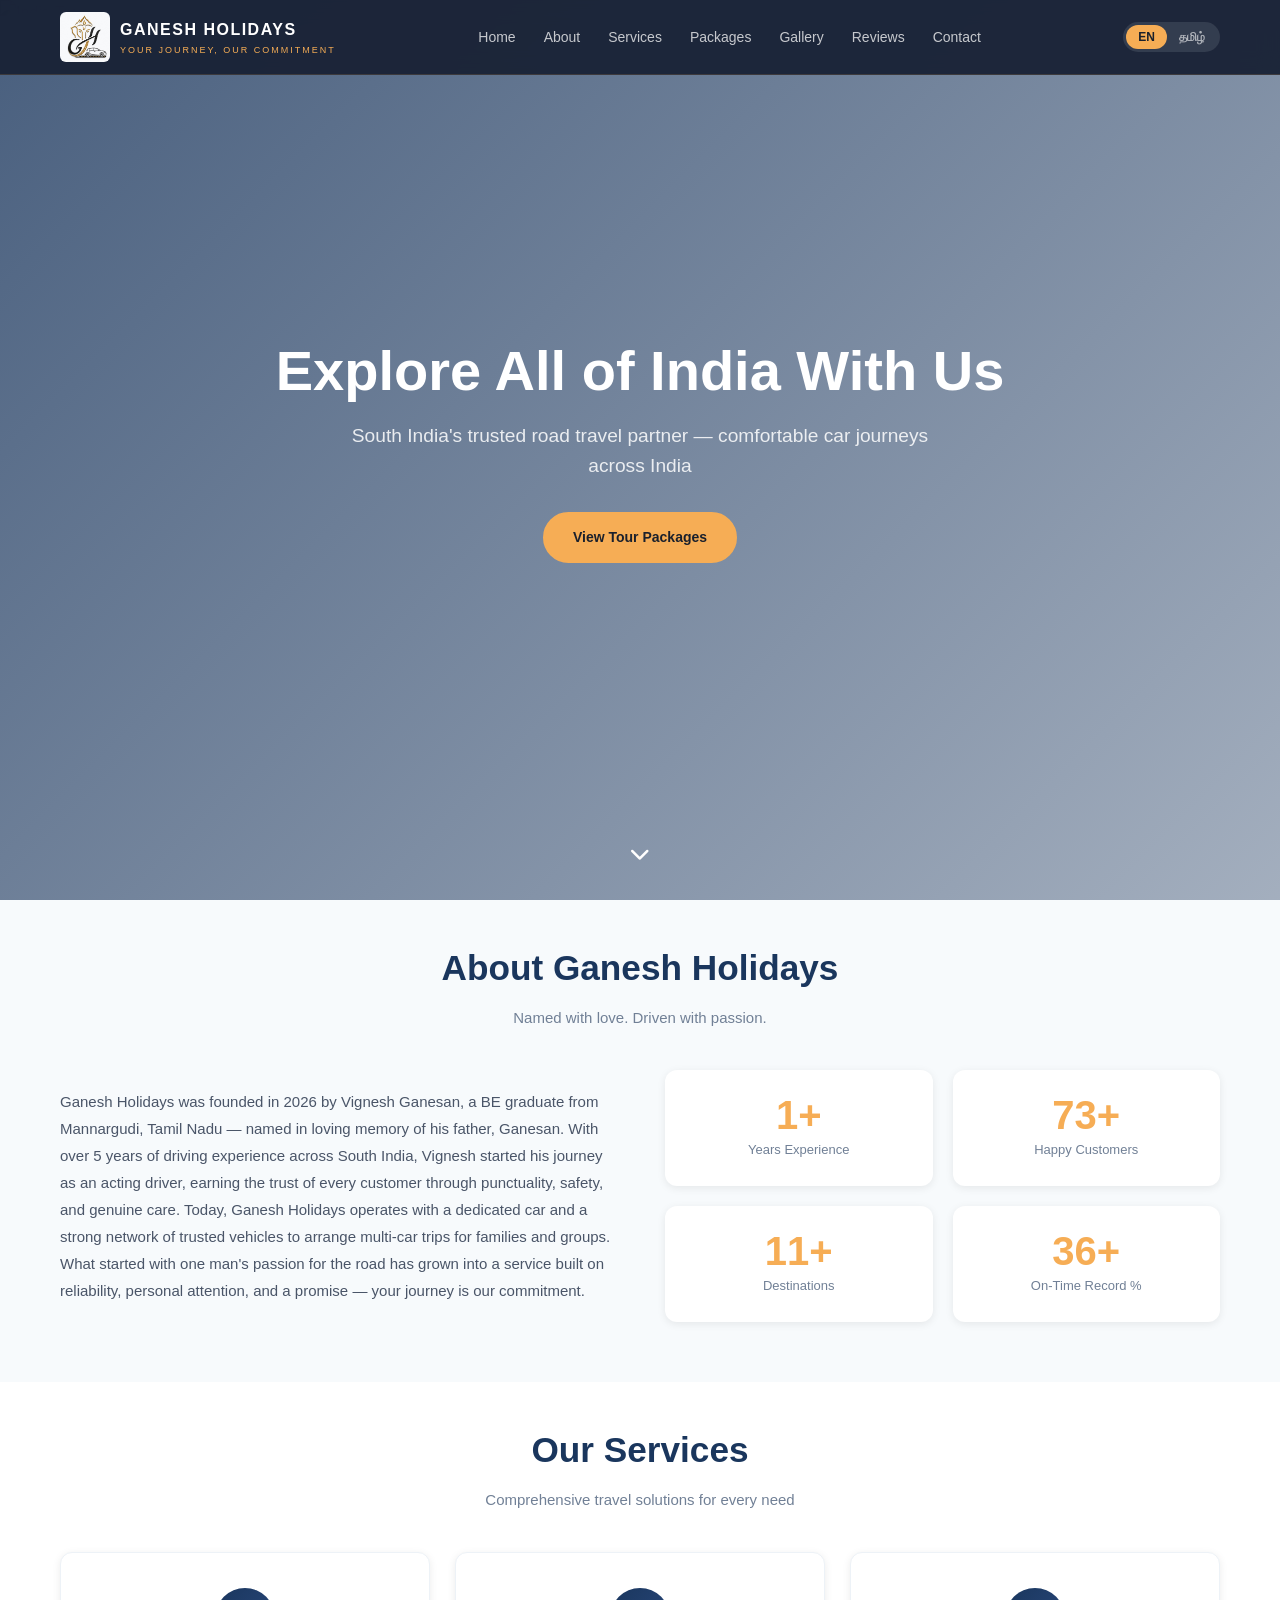
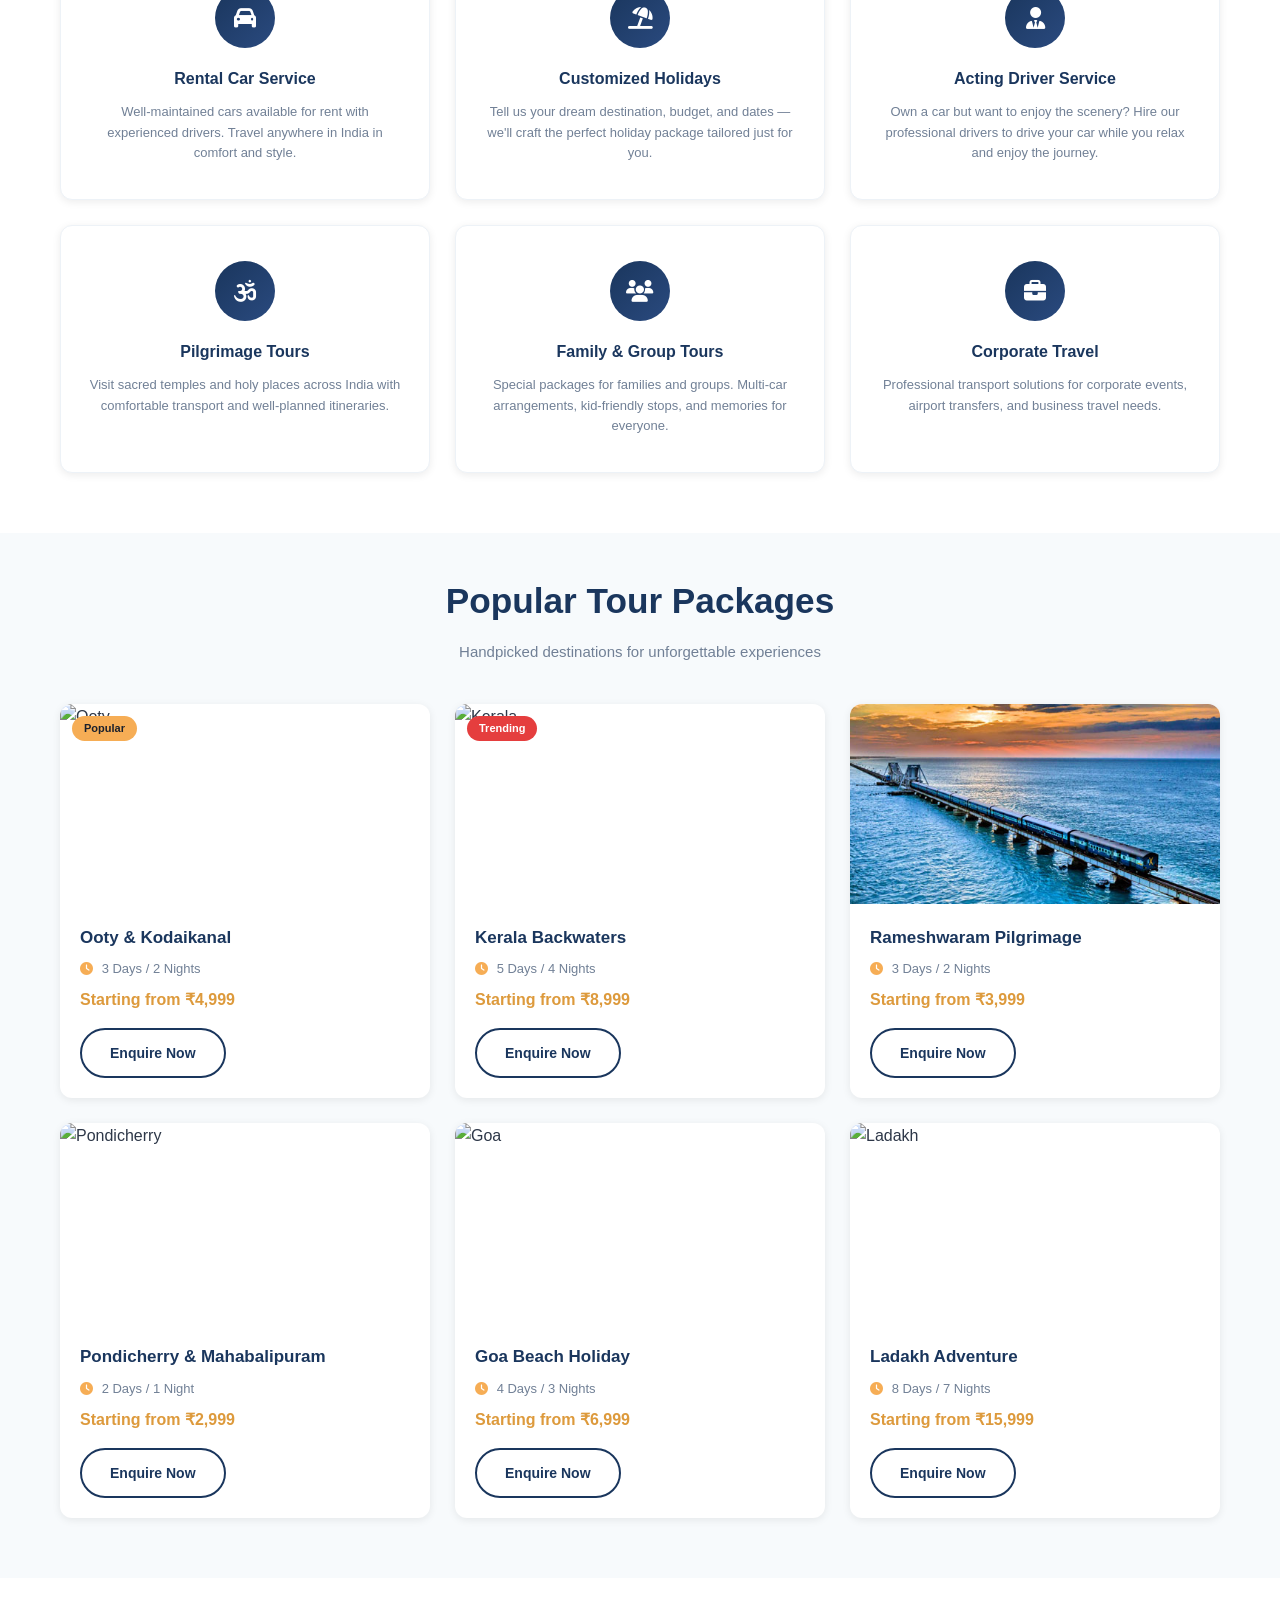
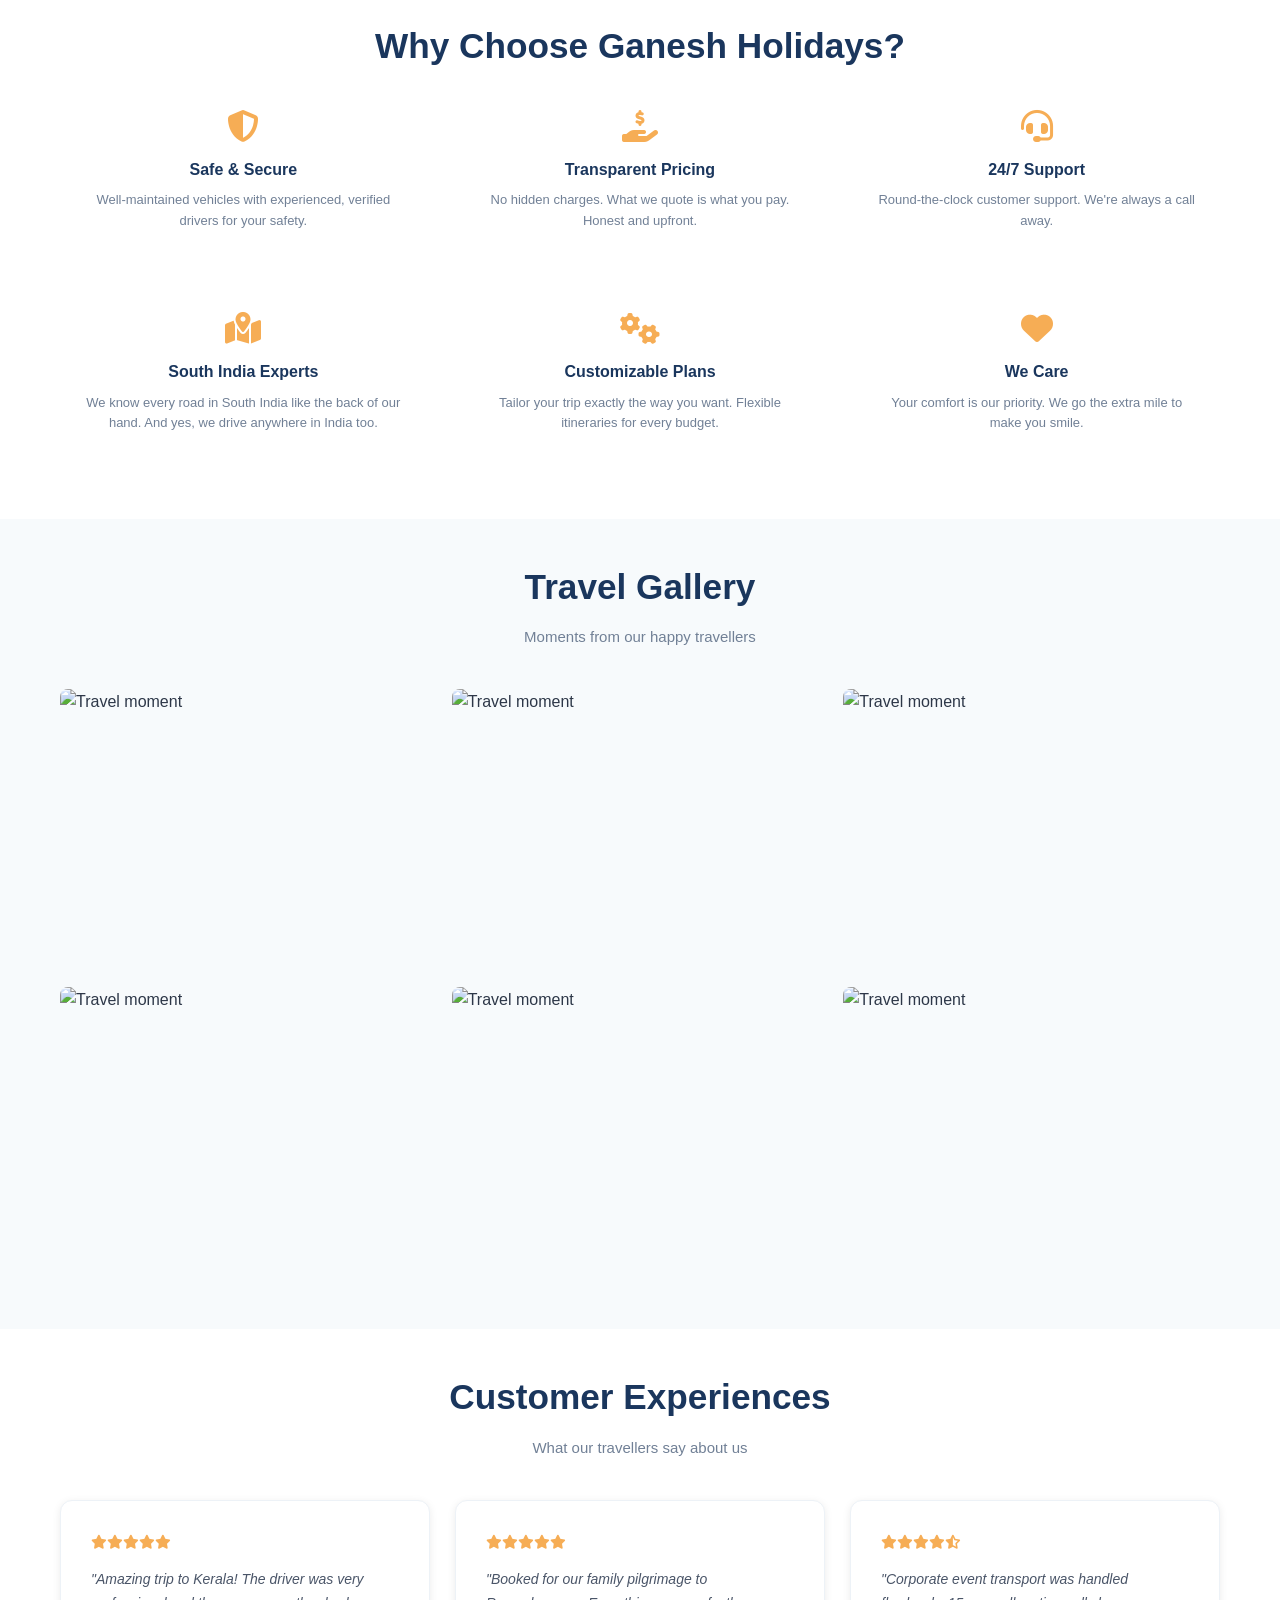
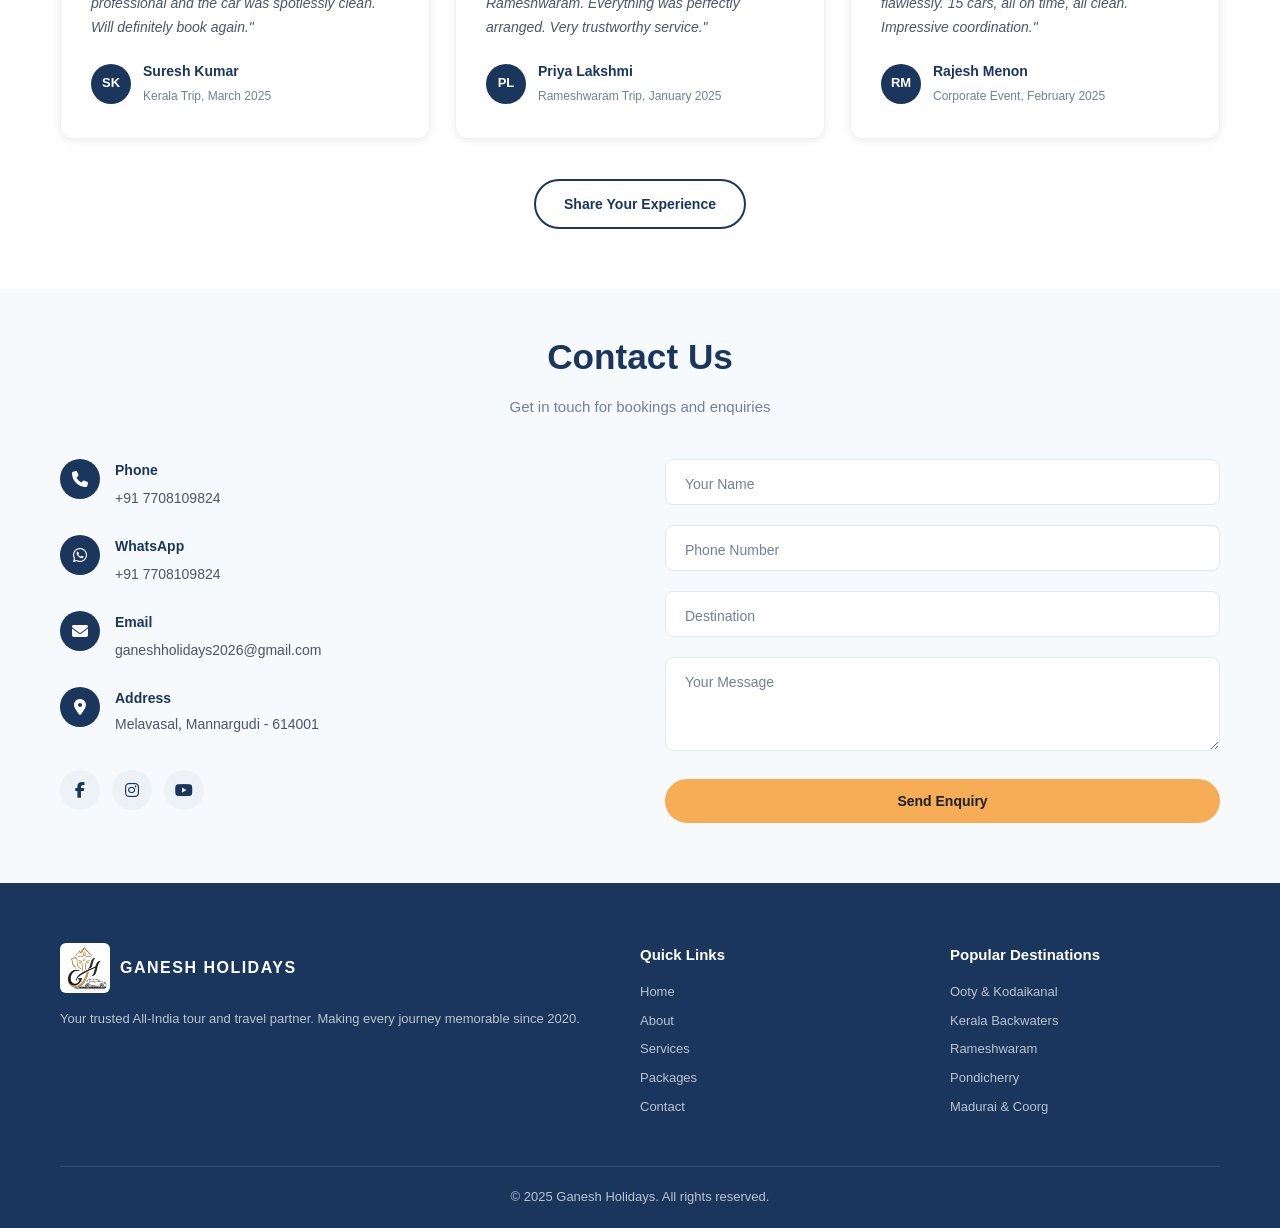
==== commit 216562a6: "Add files via upload" ====
--- a/index.html
+++ b/index.html
@@ -165,7 +165,7 @@
                 </div>
                 <div class="package-card">
                     <div class="package-img">
-                        <img src="https://images.unsplash.com/photo-1621427638022-8d86fcc78903?w=600&q=80" alt="Rameshwaram" loading="lazy">
+                        <img src="assets/rameshwaram.jpg" alt="Rameshwaram" loading="lazy">
                     </div>
                     <div class="package-info">
                         <h3 data-i18n="packages.rameshwaram.title">Rameshwaram Pilgrimage</h3>
@@ -198,12 +198,12 @@
                 </div>
                 <div class="package-card">
                     <div class="package-img">
-                        <img src="https://images.unsplash.com/photo-1587474260584-136574528ed5?w=600&q=80" alt="Rajasthan" loading="lazy">
-                    </div>
-                    <div class="package-info">
-                        <h3 data-i18n="packages.rajasthan.title">Rajasthan Heritage</h3>
-                        <p class="package-duration"><i class="fas fa-clock"></i> <span data-i18n="packages.rajasthan.duration">7 Days / 6 Nights</span></p>
-                        <p class="package-price" data-i18n="packages.rajasthan.price">Starting from ₹12,999</p>
+                        <img src="https://images.unsplash.com/photo-1626621341517-bbf3d9990a23?w=600&q=80" alt="Ladakh" loading="lazy">
+                    </div>
+                    <div class="package-info">
+                        <h3 data-i18n="packages.ladakh.title">Ladakh Adventure</h3>
+                        <p class="package-duration"><i class="fas fa-clock"></i> <span data-i18n="packages.ladakh.duration">8 Days / 7 Nights</span></p>
+                        <p class="package-price" data-i18n="packages.ladakh.price">Starting from ₹15,999</p>
                         <a href="#contact" class="btn btn-outline" data-i18n="packages.enquire">Enquire Now</a>
                     </div>
                 </div>
--- a/css/style.css
+++ b/css/style.css
@@ -106,14 +106,19 @@
     position: relative;
     color: var(--blue-dark);
     flex-shrink: 0;
-}
-
-.logo-img {
     width: 50px;
     height: 50px;
+    overflow: hidden;
+    border-radius: 6px;
+}
+
+.logo-img {
+    width: 100%;
+    height: 100%;
     object-fit: cover;
-    object-position: center top;
-    border-radius: 8px;
+    object-position: center 20%;
+    transform: scale(1.6);
+    border-radius: 6px;
 }
 
 .logo-img-footer {
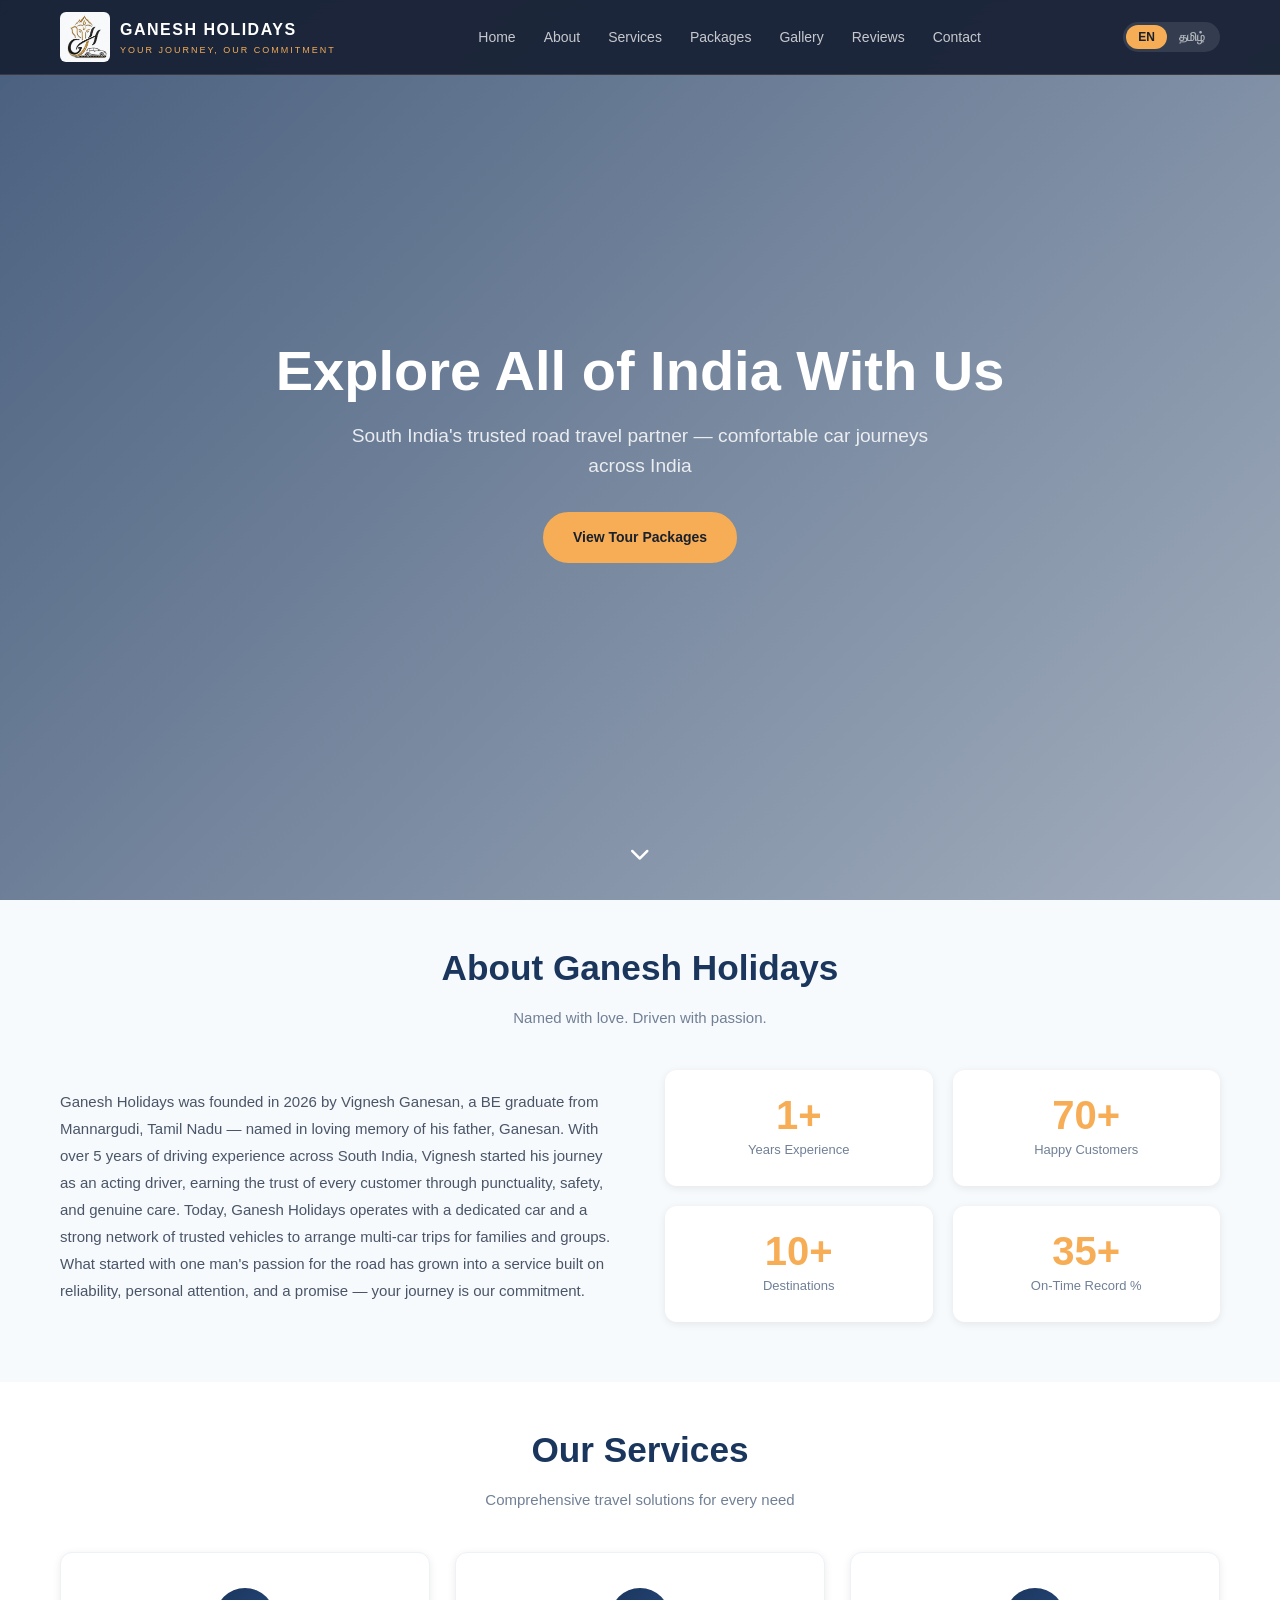
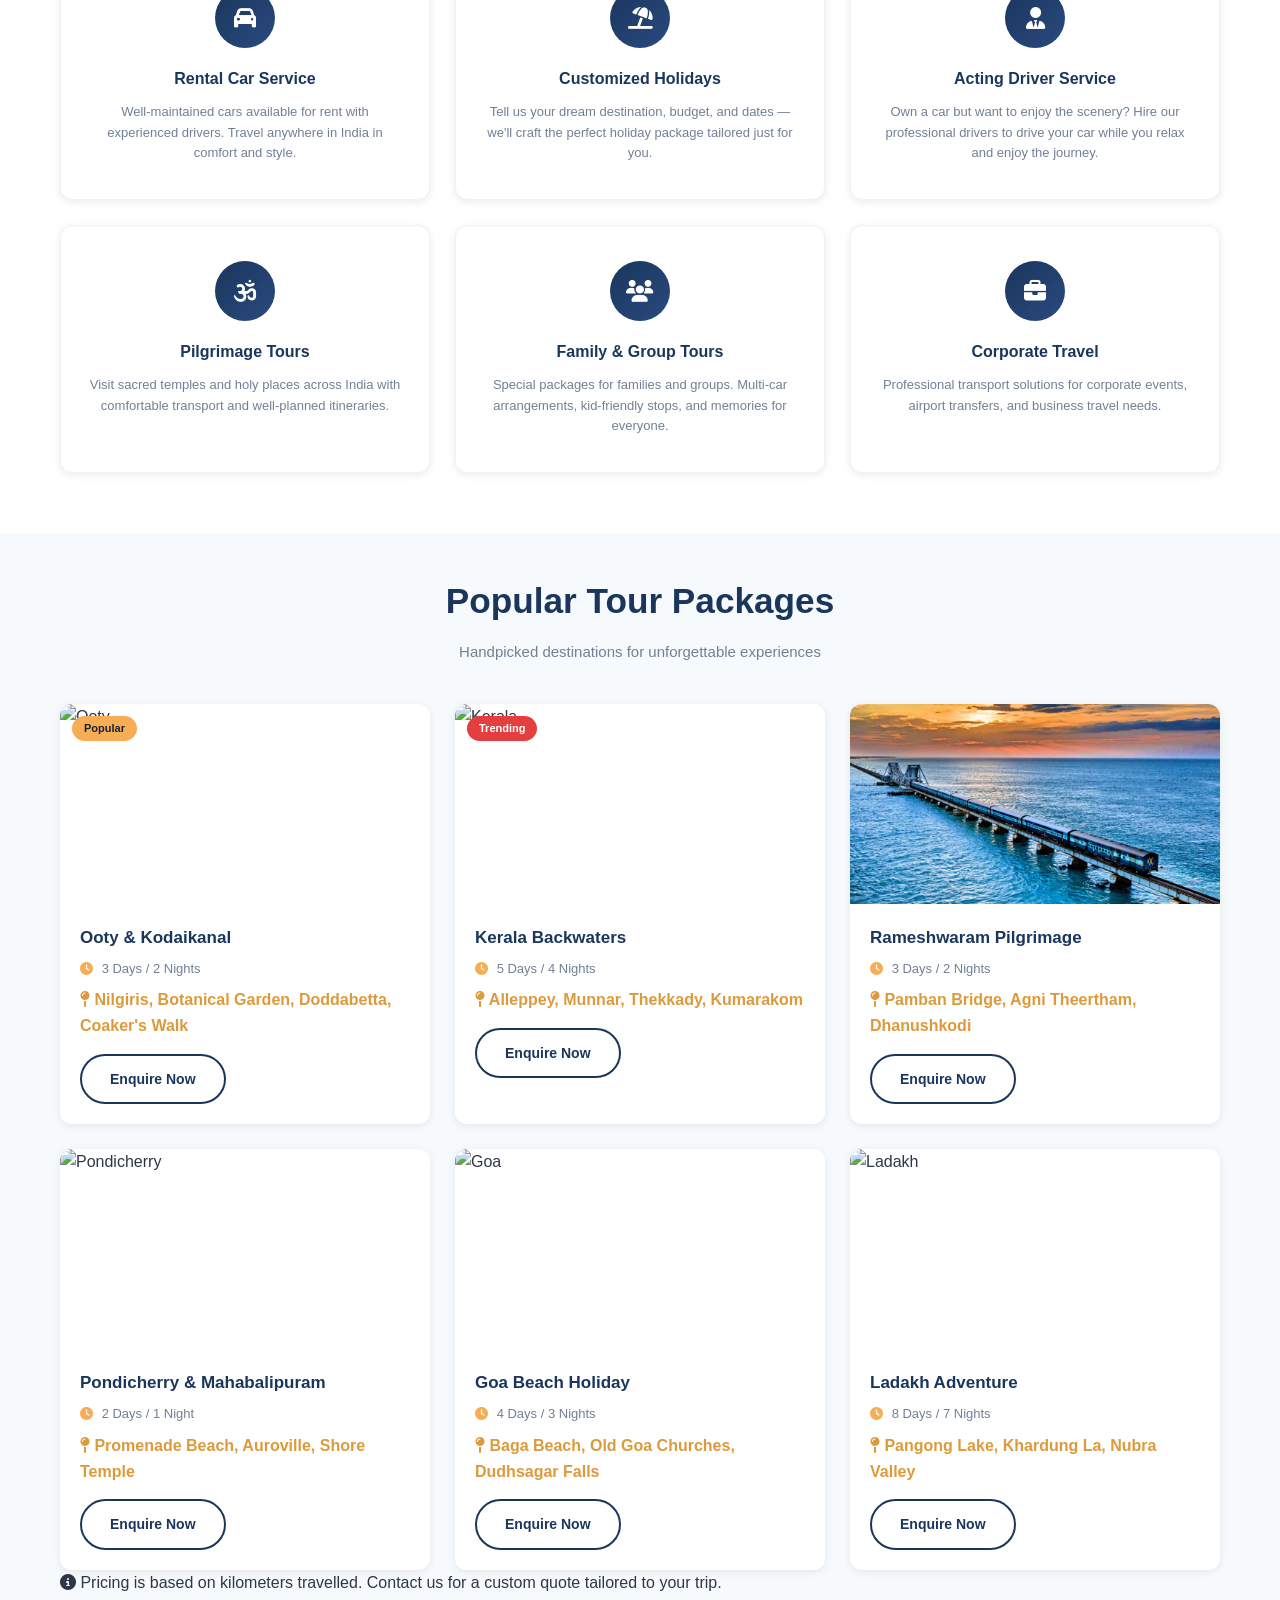
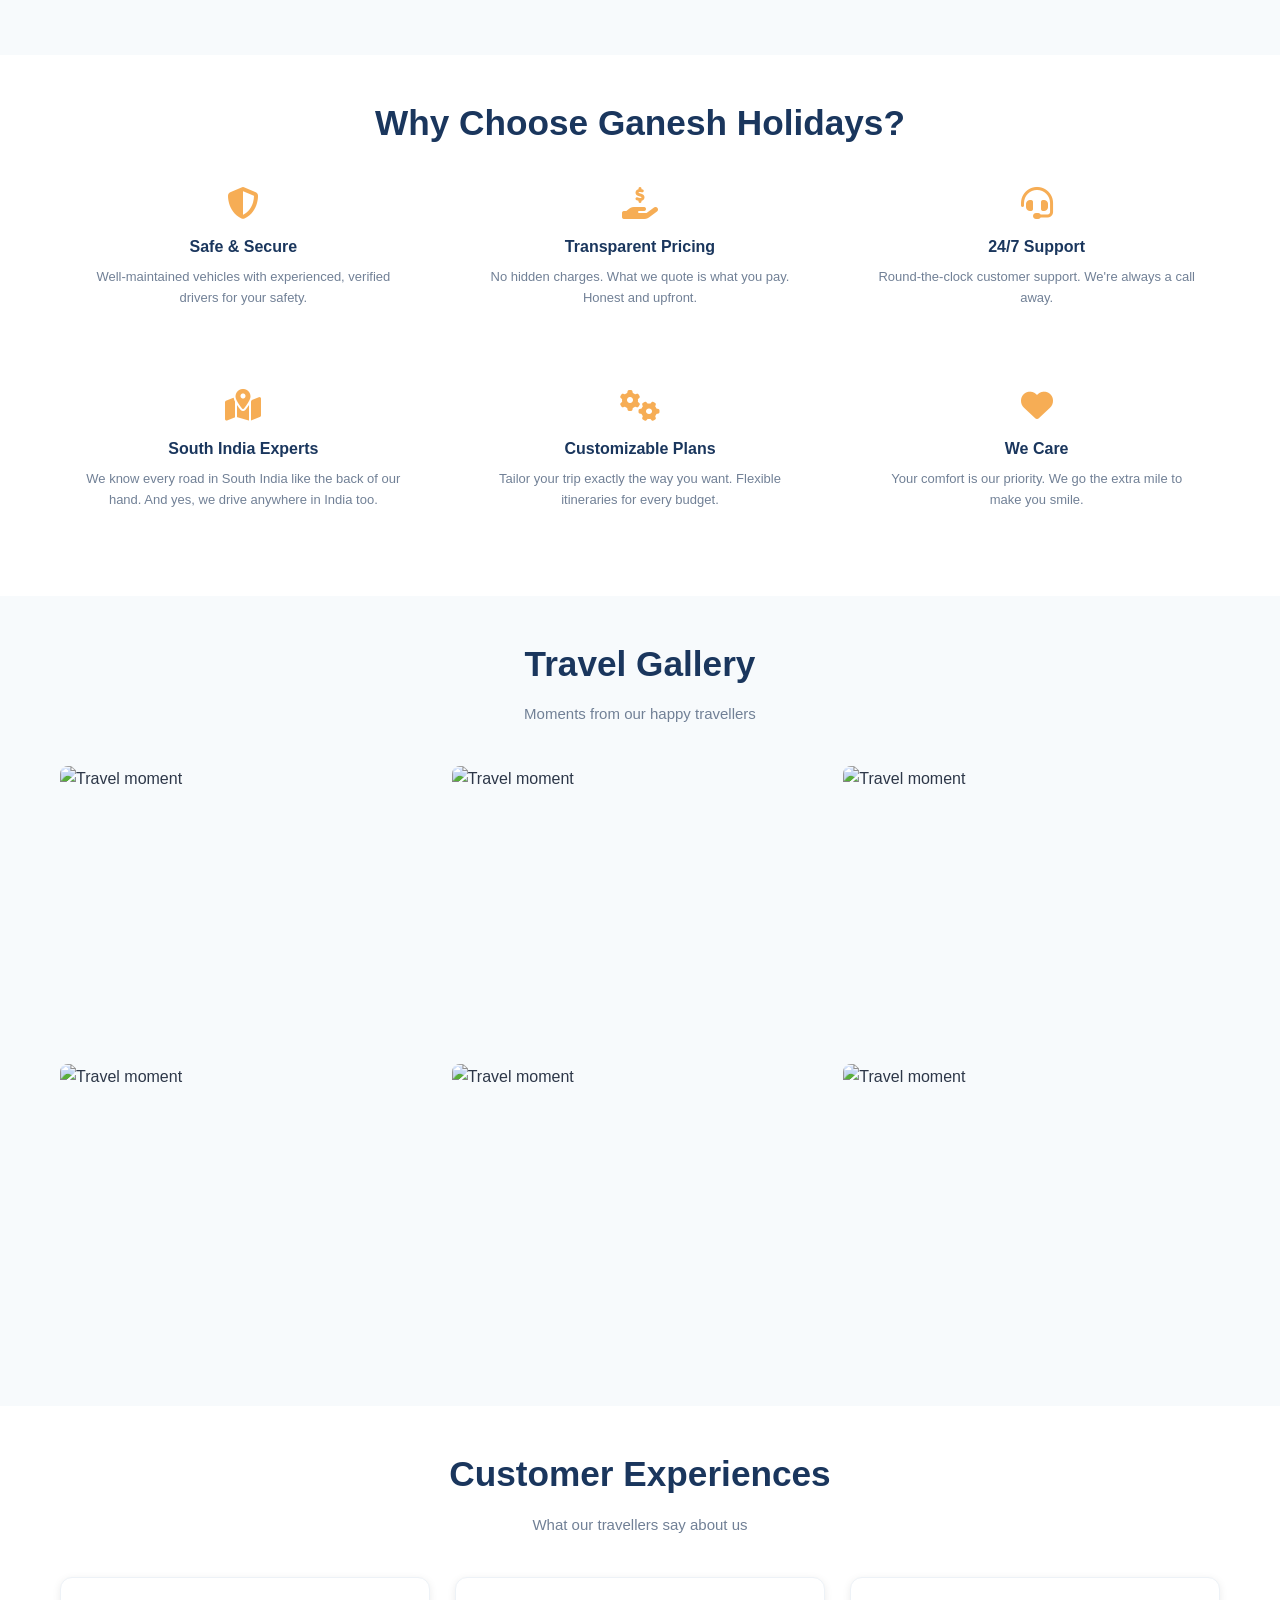
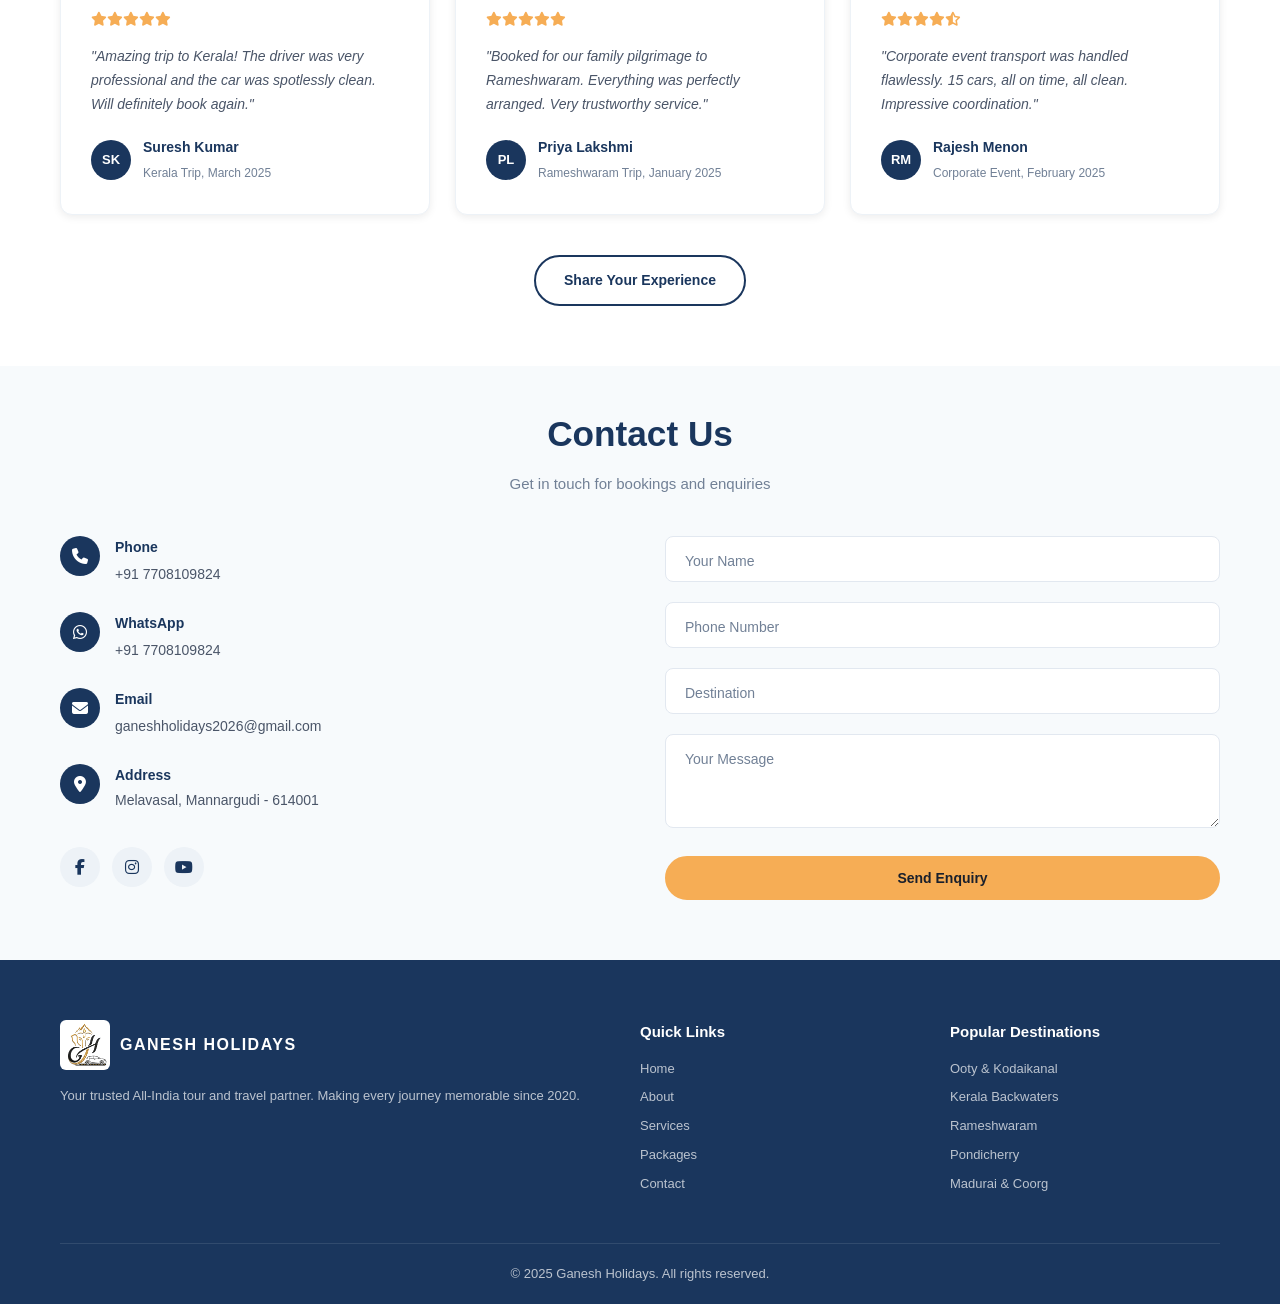
==== commit a854a0ac: "Add files via upload" ====
--- a/index.html
+++ b/index.html
@@ -147,7 +147,7 @@
                     <div class="package-info">
                         <h3 data-i18n="packages.ooty.title">Ooty & Kodaikanal</h3>
                         <p class="package-duration"><i class="fas fa-clock"></i> <span data-i18n="packages.ooty.duration">3 Days / 2 Nights</span></p>
-                        <p class="package-price" data-i18n="packages.ooty.price">Starting from ₹4,999</p>
+                        <p class="package-price" data-i18n="packages.ooty.highlights"><i class="fas fa-map-pin"></i> Nilgiris, Botanical Garden, Doddabetta, Coaker's Walk</p>
                         <a href="#contact" class="btn btn-outline" data-i18n="packages.enquire">Enquire Now</a>
                     </div>
                 </div>
@@ -159,7 +159,7 @@
                     <div class="package-info">
                         <h3 data-i18n="packages.kerala.title">Kerala Backwaters</h3>
                         <p class="package-duration"><i class="fas fa-clock"></i> <span data-i18n="packages.kerala.duration">5 Days / 4 Nights</span></p>
-                        <p class="package-price" data-i18n="packages.kerala.price">Starting from ₹8,999</p>
+                        <p class="package-price" data-i18n="packages.kerala.highlights"><i class="fas fa-map-pin"></i> Alleppey, Munnar, Thekkady, Kumarakom</p>
                         <a href="#contact" class="btn btn-outline" data-i18n="packages.enquire">Enquire Now</a>
                     </div>
                 </div>
@@ -170,7 +170,7 @@
                     <div class="package-info">
                         <h3 data-i18n="packages.rameshwaram.title">Rameshwaram Pilgrimage</h3>
                         <p class="package-duration"><i class="fas fa-clock"></i> <span data-i18n="packages.rameshwaram.duration">3 Days / 2 Nights</span></p>
-                        <p class="package-price" data-i18n="packages.rameshwaram.price">Starting from ₹3,999</p>
+                        <p class="package-price" data-i18n="packages.rameshwaram.highlights"><i class="fas fa-map-pin"></i> Pamban Bridge, Agni Theertham, Dhanushkodi</p>
                         <a href="#contact" class="btn btn-outline" data-i18n="packages.enquire">Enquire Now</a>
                     </div>
                 </div>
@@ -181,7 +181,7 @@
                     <div class="package-info">
                         <h3 data-i18n="packages.pondy.title">Pondicherry & Mahabalipuram</h3>
                         <p class="package-duration"><i class="fas fa-clock"></i> <span data-i18n="packages.pondy.duration">2 Days / 1 Night</span></p>
-                        <p class="package-price" data-i18n="packages.pondy.price">Starting from ₹2,999</p>
+                        <p class="package-price" data-i18n="packages.pondy.highlights"><i class="fas fa-map-pin"></i> Promenade Beach, Auroville, Shore Temple</p>
                         <a href="#contact" class="btn btn-outline" data-i18n="packages.enquire">Enquire Now</a>
                     </div>
                 </div>
@@ -192,7 +192,7 @@
                     <div class="package-info">
                         <h3 data-i18n="packages.goa.title">Goa Beach Holiday</h3>
                         <p class="package-duration"><i class="fas fa-clock"></i> <span data-i18n="packages.goa.duration">4 Days / 3 Nights</span></p>
-                        <p class="package-price" data-i18n="packages.goa.price">Starting from ₹6,999</p>
+                        <p class="package-price" data-i18n="packages.goa.highlights"><i class="fas fa-map-pin"></i> Baga Beach, Old Goa Churches, Dudhsagar Falls</p>
                         <a href="#contact" class="btn btn-outline" data-i18n="packages.enquire">Enquire Now</a>
                     </div>
                 </div>
@@ -203,11 +203,12 @@
                     <div class="package-info">
                         <h3 data-i18n="packages.ladakh.title">Ladakh Adventure</h3>
                         <p class="package-duration"><i class="fas fa-clock"></i> <span data-i18n="packages.ladakh.duration">8 Days / 7 Nights</span></p>
-                        <p class="package-price" data-i18n="packages.ladakh.price">Starting from ₹15,999</p>
-                        <a href="#contact" class="btn btn-outline" data-i18n="packages.enquire">Enquire Now</a>
-                    </div>
-                </div>
-            </div>
+                        <p class="package-price" data-i18n="packages.ladakh.highlights"><i class="fas fa-map-pin"></i> Pangong Lake, Khardung La, Nubra Valley</p>
+                        <a href="#contact" class="btn btn-outline" data-i18n="packages.enquire">Enquire Now</a>
+                    </div>
+                </div>
+            </div>
+            <p class="packages-note" data-i18n="packages.note"><i class="fas fa-info-circle"></i> Pricing is based on kilometers travelled. Contact us for a custom quote tailored to your trip.</p>
         </div>
     </section>
 
@@ -366,9 +367,9 @@
                         </div>
                     </div>
                     <div class="contact-social">
-                        <a href="https://www.facebook.com/" target="_blank" rel="noopener noreferrer" aria-label="Facebook"><i class="fab fa-facebook-f"></i></a>
+                        <a href="https://www.facebook.com/profile.php?id=61592954153497" target="_blank" rel="noopener noreferrer" aria-label="Facebook"><i class="fab fa-facebook-f"></i></a>
                         <a href="https://www.instagram.com/ganeshholidays?utm_source=qr&igsh=bTN3aG1jZGg0Nm11" target="_blank" rel="noopener noreferrer" aria-label="Instagram"><i class="fab fa-instagram"></i></a>
-                        <a href="https://www.youtube.com/" target="_blank" rel="noopener noreferrer" aria-label="YouTube"><i class="fab fa-youtube"></i></a>
+                        <a href="https://www.youtube.com/@Ganeshholidays" target="_blank" rel="noopener noreferrer" aria-label="YouTube"><i class="fab fa-youtube"></i></a>
                     </div>
                 </div>
                 <form class="contact-form" id="contactForm" action="https://formspree.io/f/YOUR_FORM_ID" method="POST">
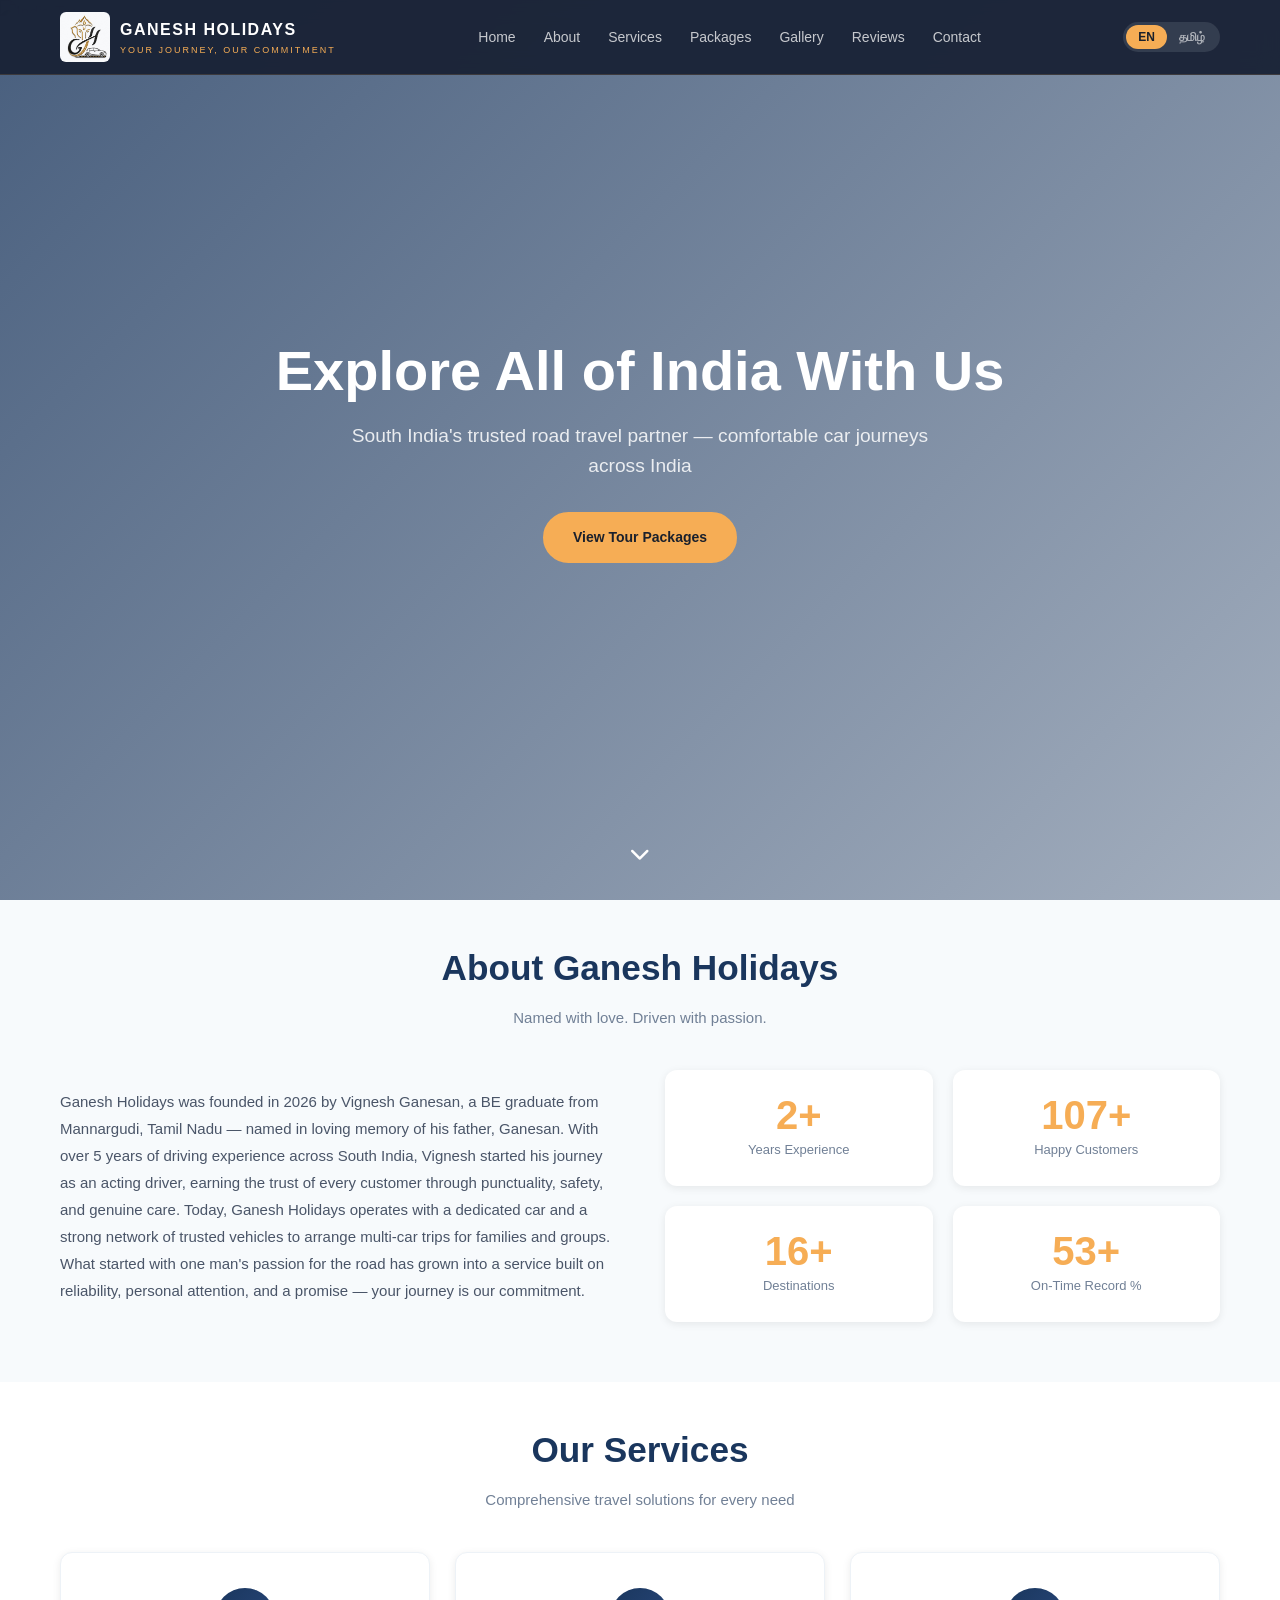
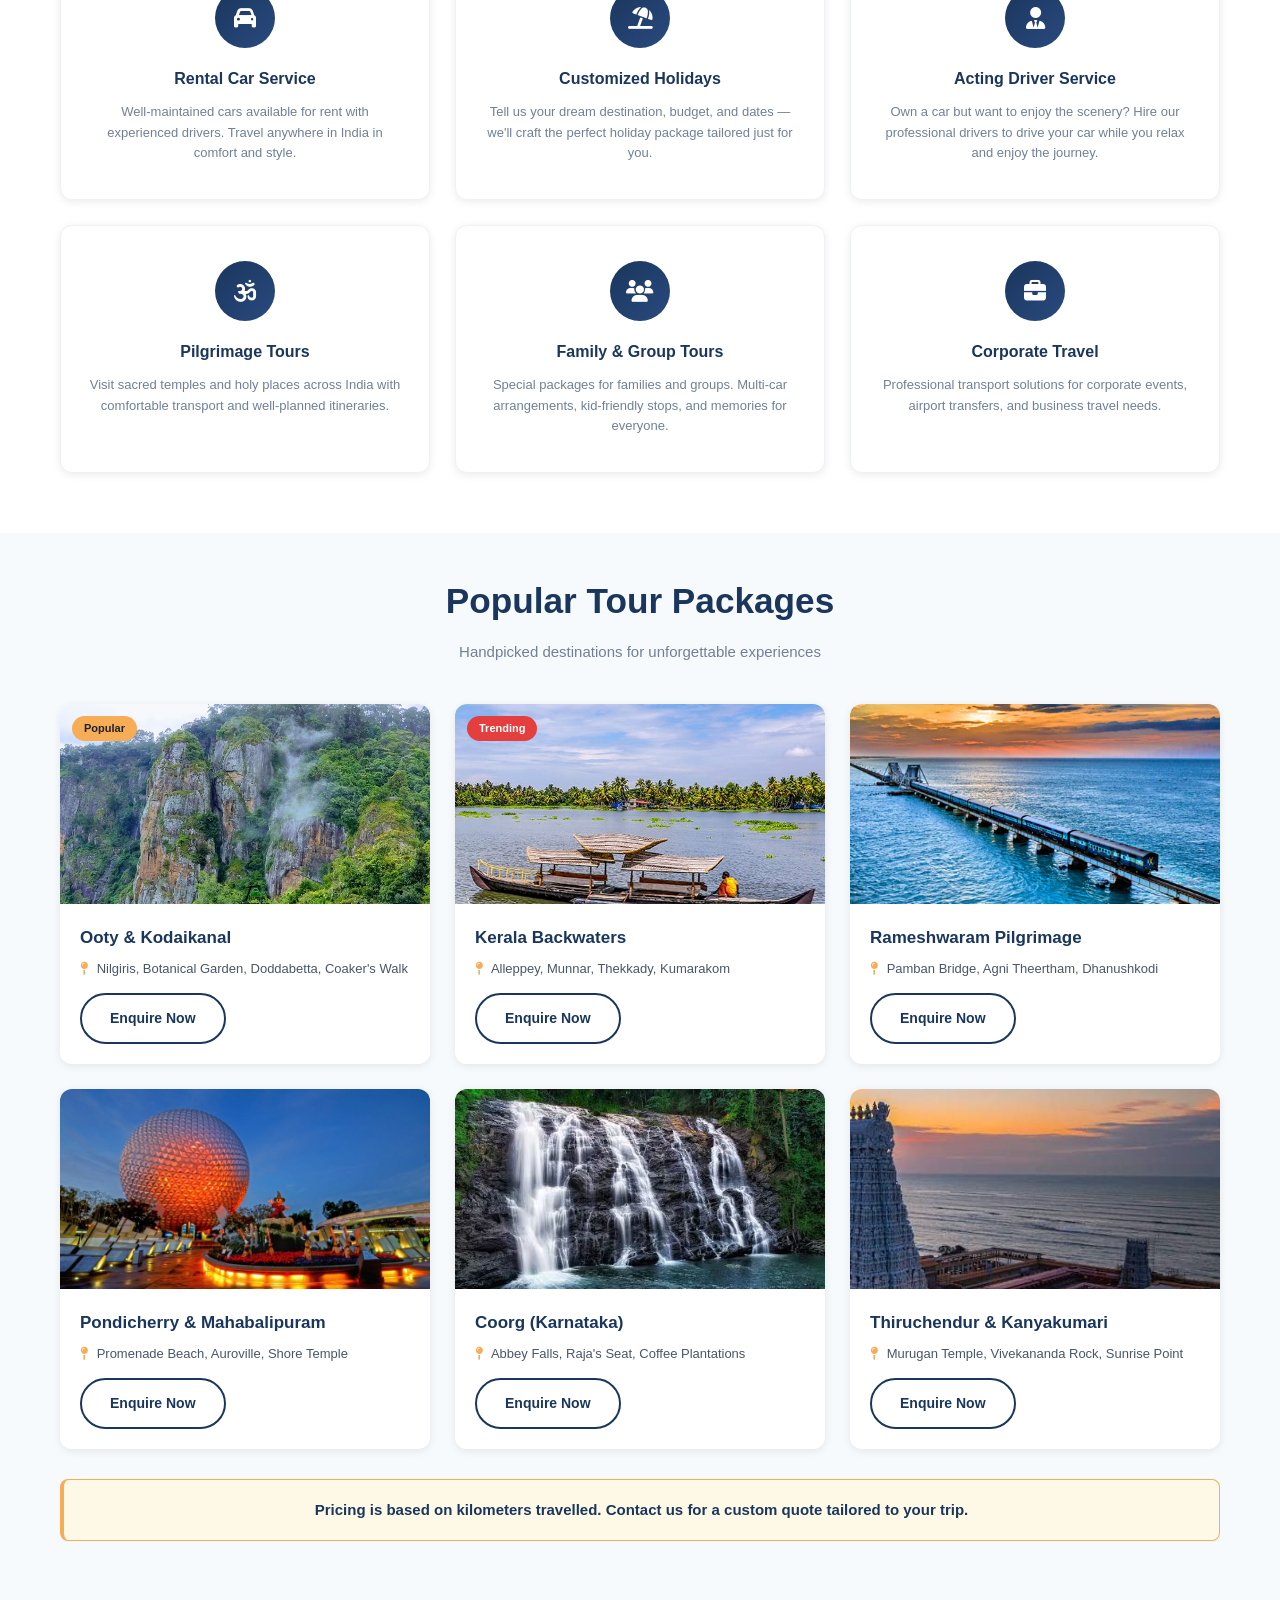
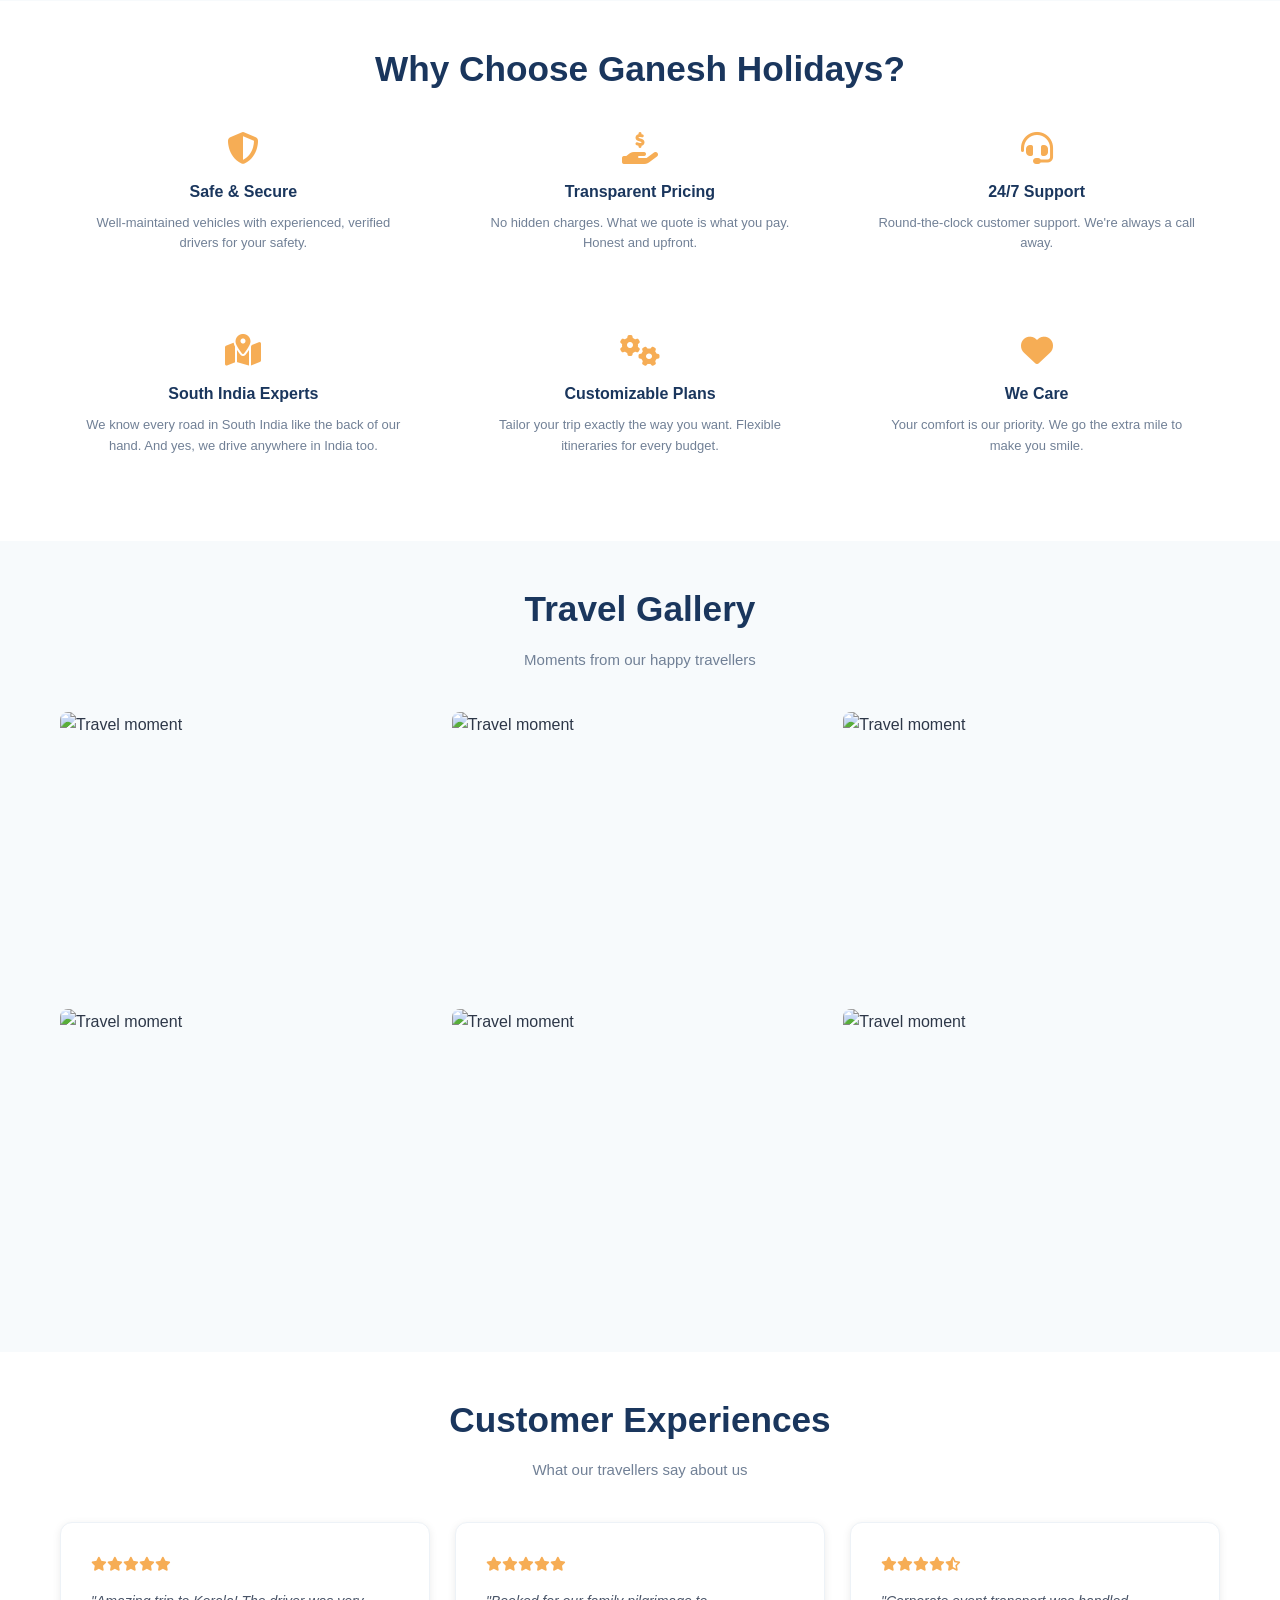
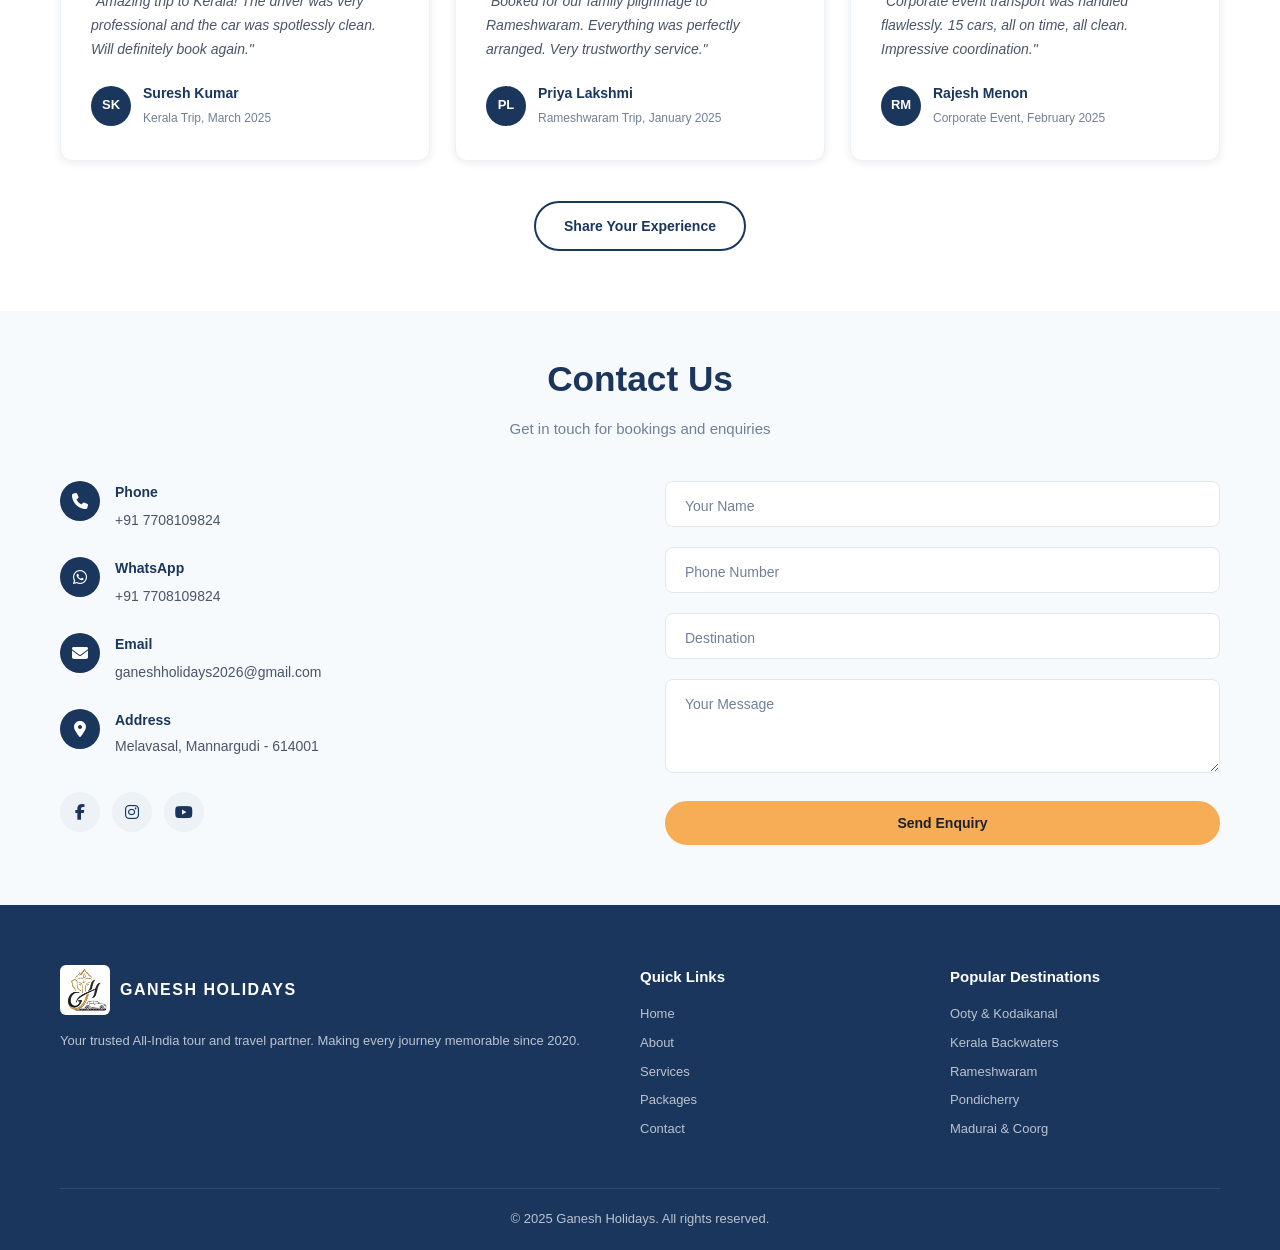
==== commit d9dff1c9: "Add files via upload" ====
--- a/index.html
+++ b/index.html
@@ -141,26 +141,24 @@
             <div class="packages-grid">
                 <div class="package-card">
                     <div class="package-img">
-                        <img src="https://images.unsplash.com/photo-1589308078059-be1415eab4c3?w=600&q=80" alt="Ooty" loading="lazy">
+                        <img src="assets/kodai.jpg" alt="Ooty" loading="lazy">
                         <div class="package-badge" data-i18n="packages.popular">Popular</div>
                     </div>
                     <div class="package-info">
                         <h3 data-i18n="packages.ooty.title">Ooty & Kodaikanal</h3>
-                        <p class="package-duration"><i class="fas fa-clock"></i> <span data-i18n="packages.ooty.duration">3 Days / 2 Nights</span></p>
-                        <p class="package-price" data-i18n="packages.ooty.highlights"><i class="fas fa-map-pin"></i> Nilgiris, Botanical Garden, Doddabetta, Coaker's Walk</p>
-                        <a href="#contact" class="btn btn-outline" data-i18n="packages.enquire">Enquire Now</a>
-                    </div>
-                </div>
-                <div class="package-card">
-                    <div class="package-img">
-                        <img src="https://images.unsplash.com/photo-1602216056096-3b40cc0c9944?w=600&q=80" alt="Kerala" loading="lazy">
+                        <p class="package-price"><i class="fas fa-map-pin"></i> <span data-i18n="packages.ooty.highlights">Nilgiris, Botanical Garden, Doddabetta, Coaker's Walk</span></p>
+                        <a href="#enquiryForm" class="btn btn-outline" data-i18n="packages.enquire">Enquire Now</a>
+                    </div>
+                </div>
+                <div class="package-card">
+                    <div class="package-img">
+                        <img src="assets/kerala.jpg" alt="Kerala" loading="lazy">
                         <div class="package-badge package-badge-hot" data-i18n="packages.trending">Trending</div>
                     </div>
                     <div class="package-info">
                         <h3 data-i18n="packages.kerala.title">Kerala Backwaters</h3>
-                        <p class="package-duration"><i class="fas fa-clock"></i> <span data-i18n="packages.kerala.duration">5 Days / 4 Nights</span></p>
-                        <p class="package-price" data-i18n="packages.kerala.highlights"><i class="fas fa-map-pin"></i> Alleppey, Munnar, Thekkady, Kumarakom</p>
-                        <a href="#contact" class="btn btn-outline" data-i18n="packages.enquire">Enquire Now</a>
+                        <p class="package-price"><i class="fas fa-map-pin"></i> <span data-i18n="packages.kerala.highlights">Alleppey, Munnar, Thekkady, Kumarakom</span></p>
+                        <a href="#enquiryForm" class="btn btn-outline" data-i18n="packages.enquire">Enquire Now</a>
                     </div>
                 </div>
                 <div class="package-card">
@@ -169,42 +167,38 @@
                     </div>
                     <div class="package-info">
                         <h3 data-i18n="packages.rameshwaram.title">Rameshwaram Pilgrimage</h3>
-                        <p class="package-duration"><i class="fas fa-clock"></i> <span data-i18n="packages.rameshwaram.duration">3 Days / 2 Nights</span></p>
-                        <p class="package-price" data-i18n="packages.rameshwaram.highlights"><i class="fas fa-map-pin"></i> Pamban Bridge, Agni Theertham, Dhanushkodi</p>
-                        <a href="#contact" class="btn btn-outline" data-i18n="packages.enquire">Enquire Now</a>
-                    </div>
-                </div>
-                <div class="package-card">
-                    <div class="package-img">
-                        <img src="https://images.unsplash.com/photo-1582510003544-4d00b7f74220?w=600&q=80" alt="Pondicherry" loading="lazy">
+                        <p class="package-price"><i class="fas fa-map-pin"></i> <span data-i18n="packages.rameshwaram.highlights">Pamban Bridge, Agni Theertham, Dhanushkodi</span></p>
+                        <a href="#enquiryForm" class="btn btn-outline" data-i18n="packages.enquire">Enquire Now</a>
+                    </div>
+                </div>
+                <div class="package-card">
+                    <div class="package-img">
+                        <img src="assets/pondi.jpg" alt="Pondicherry" loading="lazy">
                     </div>
                     <div class="package-info">
                         <h3 data-i18n="packages.pondy.title">Pondicherry & Mahabalipuram</h3>
-                        <p class="package-duration"><i class="fas fa-clock"></i> <span data-i18n="packages.pondy.duration">2 Days / 1 Night</span></p>
-                        <p class="package-price" data-i18n="packages.pondy.highlights"><i class="fas fa-map-pin"></i> Promenade Beach, Auroville, Shore Temple</p>
-                        <a href="#contact" class="btn btn-outline" data-i18n="packages.enquire">Enquire Now</a>
-                    </div>
-                </div>
-                <div class="package-card">
-                    <div class="package-img">
-                        <img src="https://images.unsplash.com/photo-1512343879784-a960bf40e7f2?w=600&q=80" alt="Goa" loading="lazy">
-                    </div>
-                    <div class="package-info">
-                        <h3 data-i18n="packages.goa.title">Goa Beach Holiday</h3>
-                        <p class="package-duration"><i class="fas fa-clock"></i> <span data-i18n="packages.goa.duration">4 Days / 3 Nights</span></p>
-                        <p class="package-price" data-i18n="packages.goa.highlights"><i class="fas fa-map-pin"></i> Baga Beach, Old Goa Churches, Dudhsagar Falls</p>
-                        <a href="#contact" class="btn btn-outline" data-i18n="packages.enquire">Enquire Now</a>
-                    </div>
-                </div>
-                <div class="package-card">
-                    <div class="package-img">
-                        <img src="https://images.unsplash.com/photo-1626621341517-bbf3d9990a23?w=600&q=80" alt="Ladakh" loading="lazy">
-                    </div>
-                    <div class="package-info">
-                        <h3 data-i18n="packages.ladakh.title">Ladakh Adventure</h3>
-                        <p class="package-duration"><i class="fas fa-clock"></i> <span data-i18n="packages.ladakh.duration">8 Days / 7 Nights</span></p>
-                        <p class="package-price" data-i18n="packages.ladakh.highlights"><i class="fas fa-map-pin"></i> Pangong Lake, Khardung La, Nubra Valley</p>
-                        <a href="#contact" class="btn btn-outline" data-i18n="packages.enquire">Enquire Now</a>
+                        <p class="package-price"><i class="fas fa-map-pin"></i> <span data-i18n="packages.pondy.highlights">Promenade Beach, Auroville, Shore Temple</span></p>
+                        <a href="#enquiryForm" class="btn btn-outline" data-i18n="packages.enquire">Enquire Now</a>
+                    </div>
+                </div>
+                <div class="package-card">
+                    <div class="package-img">
+                        <img src="assets/coorg.jpg" alt="Coorg" loading="lazy">
+                    </div>
+                    <div class="package-info">
+                        <h3 data-i18n="packages.coorg.title">Coorg (Karnataka)</h3>
+                        <p class="package-price"><i class="fas fa-map-pin"></i> <span data-i18n="packages.coorg.highlights">Abbey Falls, Raja's Seat, Coffee Plantations</span></p>
+                        <a href="#enquiryForm" class="btn btn-outline" data-i18n="packages.enquire">Enquire Now</a>
+                    </div>
+                </div>
+                <div class="package-card">
+                    <div class="package-img">
+                        <img src="assets/thiruchendur.jpg" alt="Thiruchendur" loading="lazy">
+                    </div>
+                    <div class="package-info">
+                        <h3 data-i18n="packages.thiruchendur.title">Thiruchendur & Kanyakumari</h3>
+                        <p class="package-price"><i class="fas fa-map-pin"></i> <span data-i18n="packages.thiruchendur.highlights">Murugan Temple, Vivekananda Rock, Sunrise Point</span></p>
+                        <a href="#enquiryForm" class="btn btn-outline" data-i18n="packages.enquire">Enquire Now</a>
                     </div>
                 </div>
             </div>
@@ -372,7 +366,7 @@
                         <a href="https://www.youtube.com/@Ganeshholidays" target="_blank" rel="noopener noreferrer" aria-label="YouTube"><i class="fab fa-youtube"></i></a>
                     </div>
                 </div>
-                <form class="contact-form" id="contactForm" action="https://formspree.io/f/YOUR_FORM_ID" method="POST">
+                <form class="contact-form" id="enquiryForm" action="https://formspree.io/f/YOUR_FORM_ID" method="POST">
                     <div class="form-group">
                         <input type="text" name="name" required placeholder=" " id="formName">
                         <label for="formName" data-i18n="contact.form.name">Your Name</label>
@@ -443,3 +437,6 @@
     <script src="js/main.js"></script>
 </body>
 </html>
+
+
+
--- a/css/style.css
+++ b/css/style.css
@@ -540,10 +540,35 @@
 }
 
 .package-price {
+    font-size: 13px;
+    font-weight: 500;
+    color: var(--gray-600);
+    margin-bottom: 15px;
+    line-height: 1.5;
+}
+
+.package-price i {
+    color: var(--gold);
+    margin-right: 5px;
+}
+
+.packages-note {
+    text-align: center;
+    margin-top: 30px;
+    font-size: 15px;
+    font-weight: 600;
+    color: var(--blue-dark);
+    background: #fef9e7;
+    padding: 18px 25px;
+    border-radius: var(--radius-sm);
+    border: 1px solid #f6ad55;
+    border-left: 4px solid var(--gold);
+}
+
+.packages-note i {
+    color: var(--gold);
+    margin-right: 8px;
     font-size: 16px;
-    font-weight: 700;
-    color: var(--gold-dark);
-    margin-bottom: 15px;
 }
 
 /* === WHY CHOOSE US === */
@@ -926,26 +951,39 @@
         position: fixed;
         top: 0;
         right: -100%;
-        width: 280px;
+        width: 220px;
         height: 100vh;
+        max-height: 100vh;
         background: white;
         flex-direction: column;
-        padding: 80px 30px 30px;
-        gap: 20px;
+        padding: 70px 25px 30px;
+        gap: 18px;
         box-shadow: var(--shadow-lg);
         transition: right 0.3s ease;
+        border-radius: 0 0 0 16px;
     }
 
     .nav-menu.active {
         right: 0;
     }
 
+    .nav-menu .nav-link {
+        color: #1a365d;
+        font-size: 16px;
+        font-weight: 600;
+    }
+
+    .nav-menu .nav-link:hover {
+        color: #f6ad55;
+    }
+
     .nav-hamburger {
         display: flex;
     }
 
     .nav-hamburger.active span:nth-child(1) {
         transform: rotate(45deg) translate(5px, 5px);
+        background: #1a365d;
     }
 
     .nav-hamburger.active span:nth-child(2) {
@@ -954,6 +992,7 @@
 
     .nav-hamburger.active span:nth-child(3) {
         transform: rotate(-45deg) translate(5px, -5px);
+        background: #1a365d;
     }
 
     .about-grid {
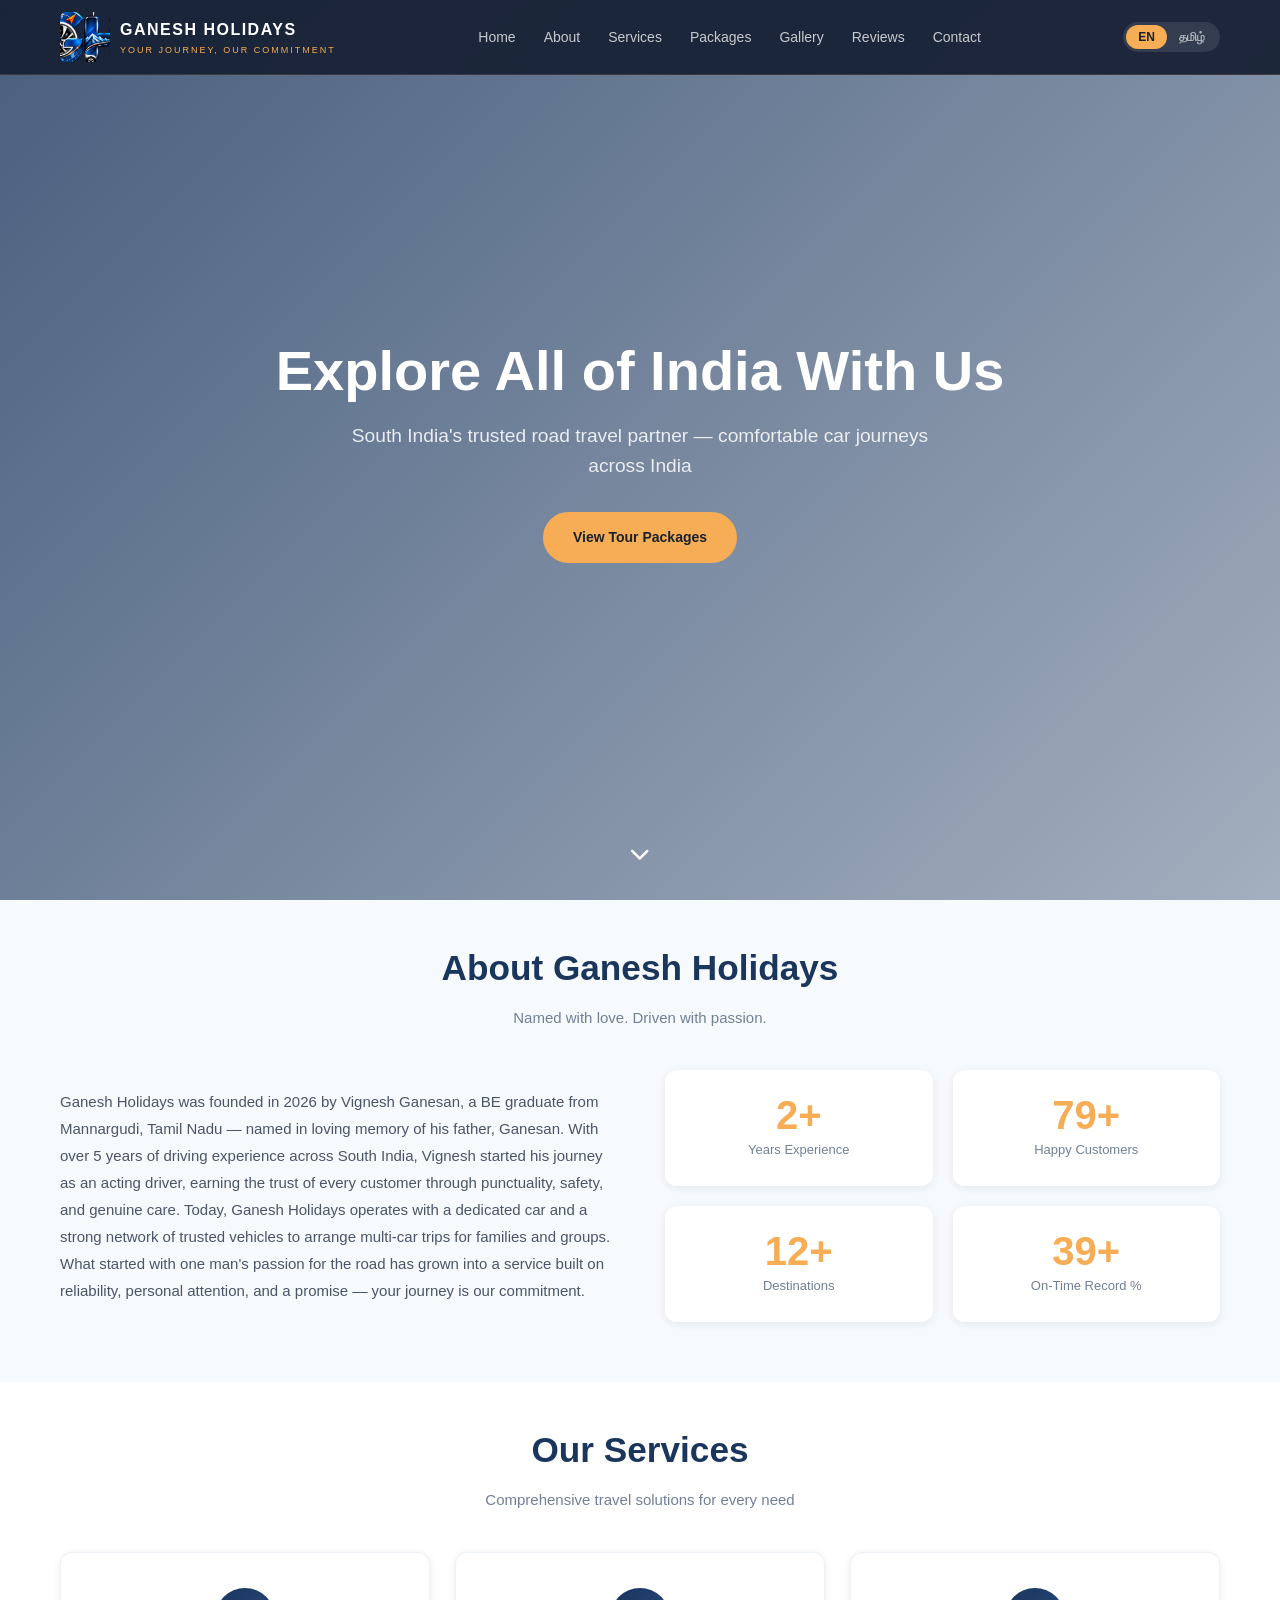
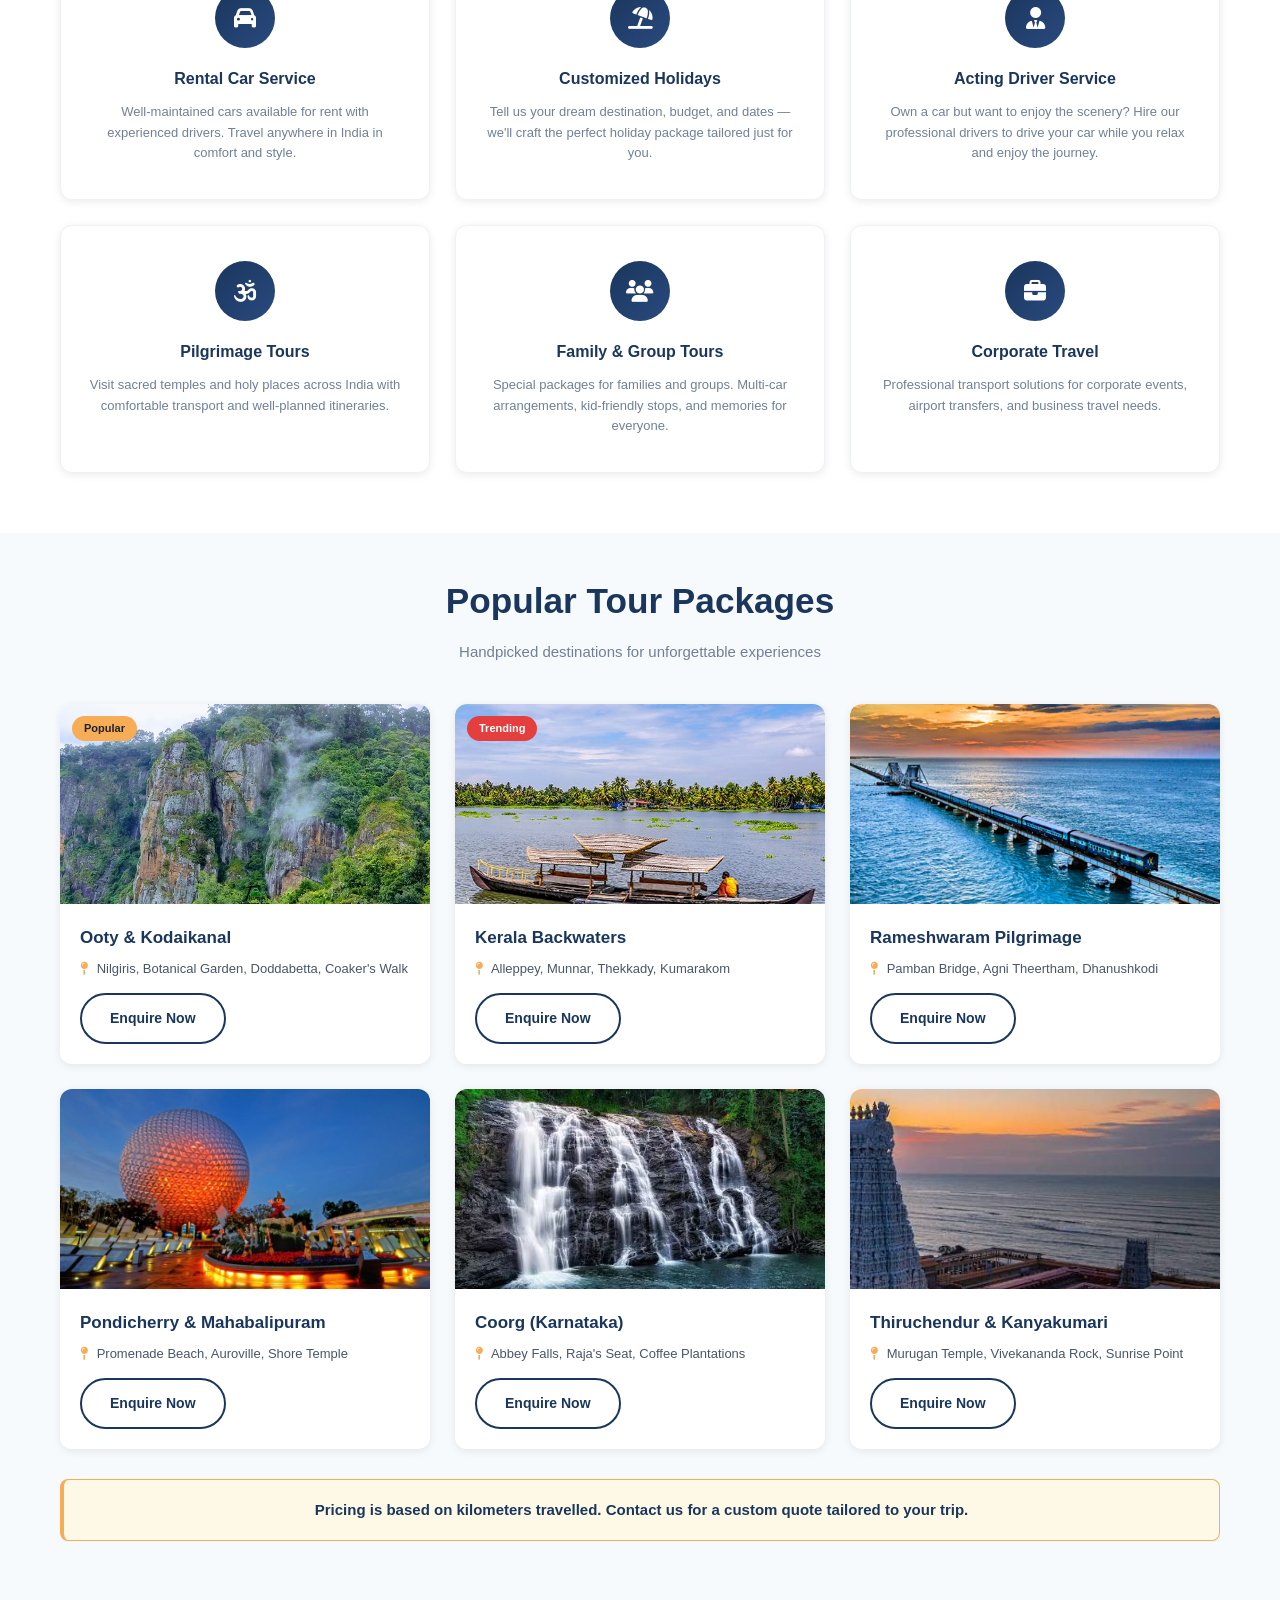
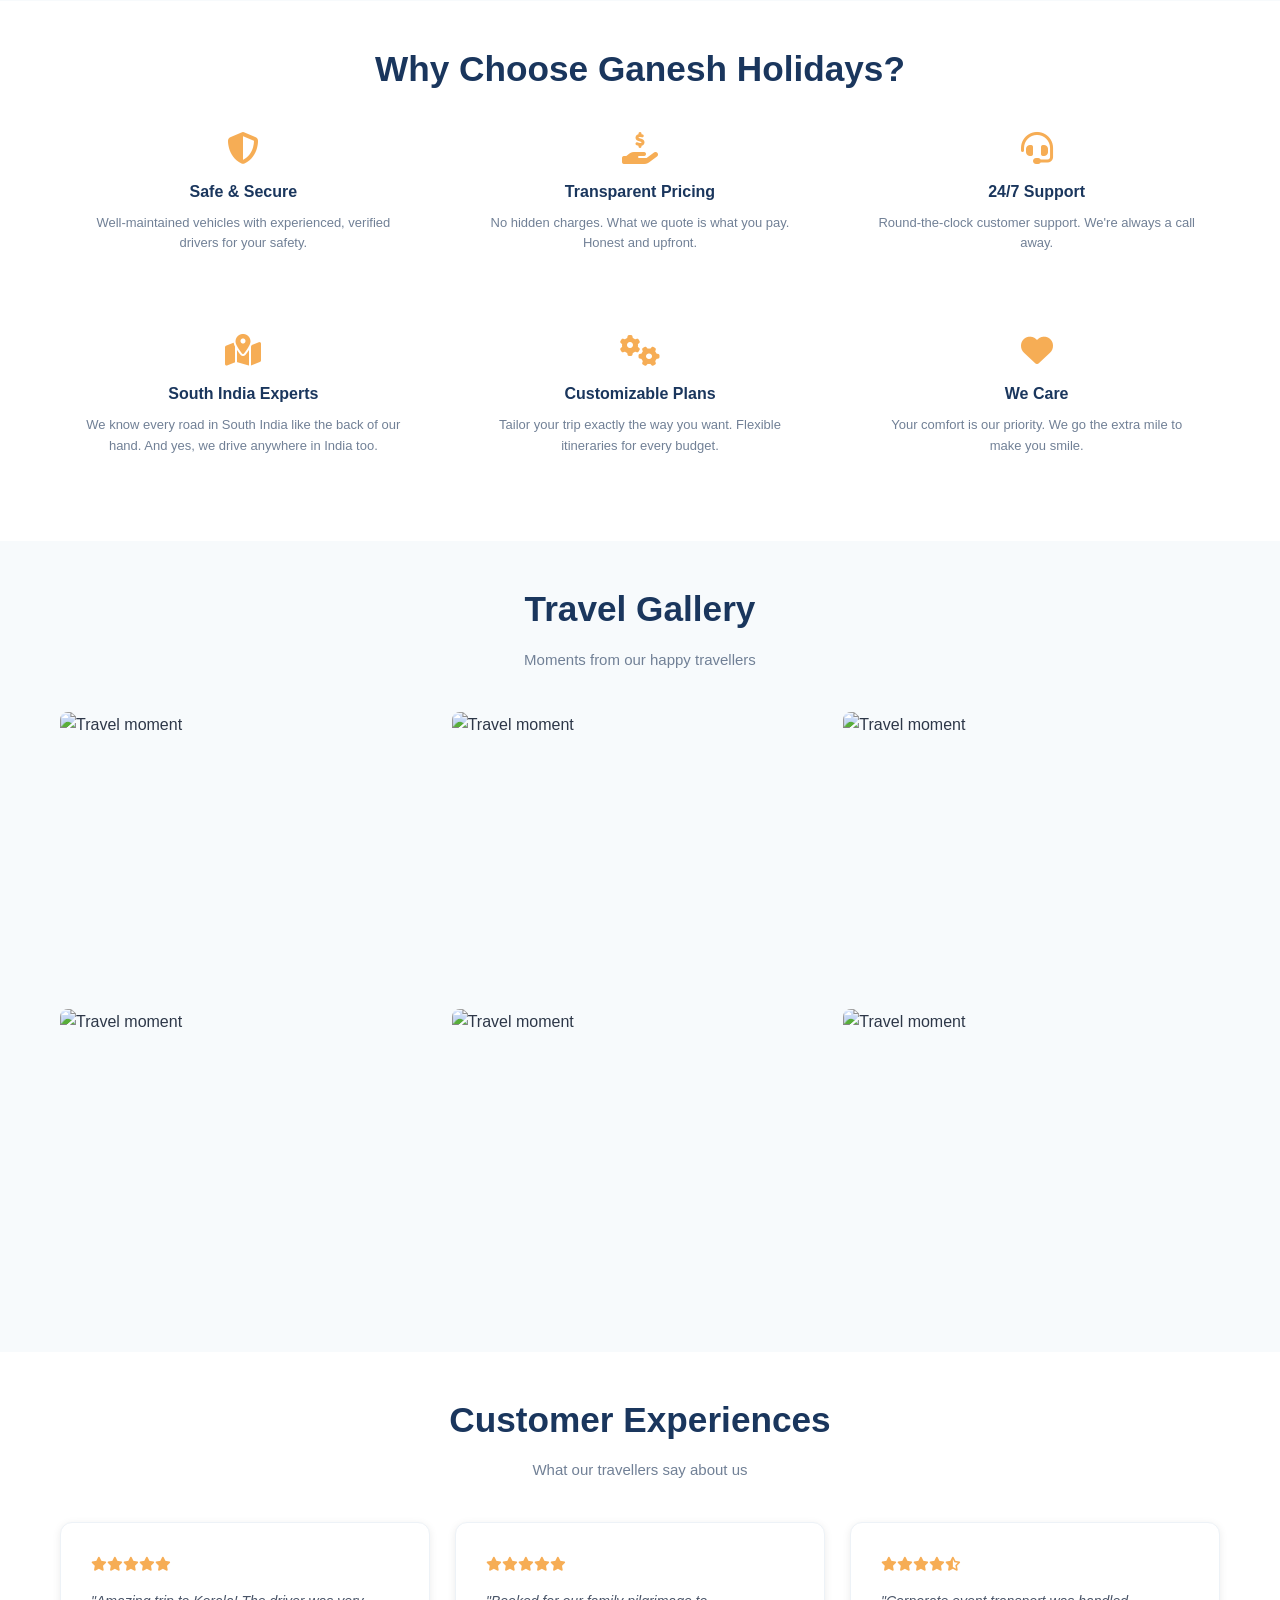
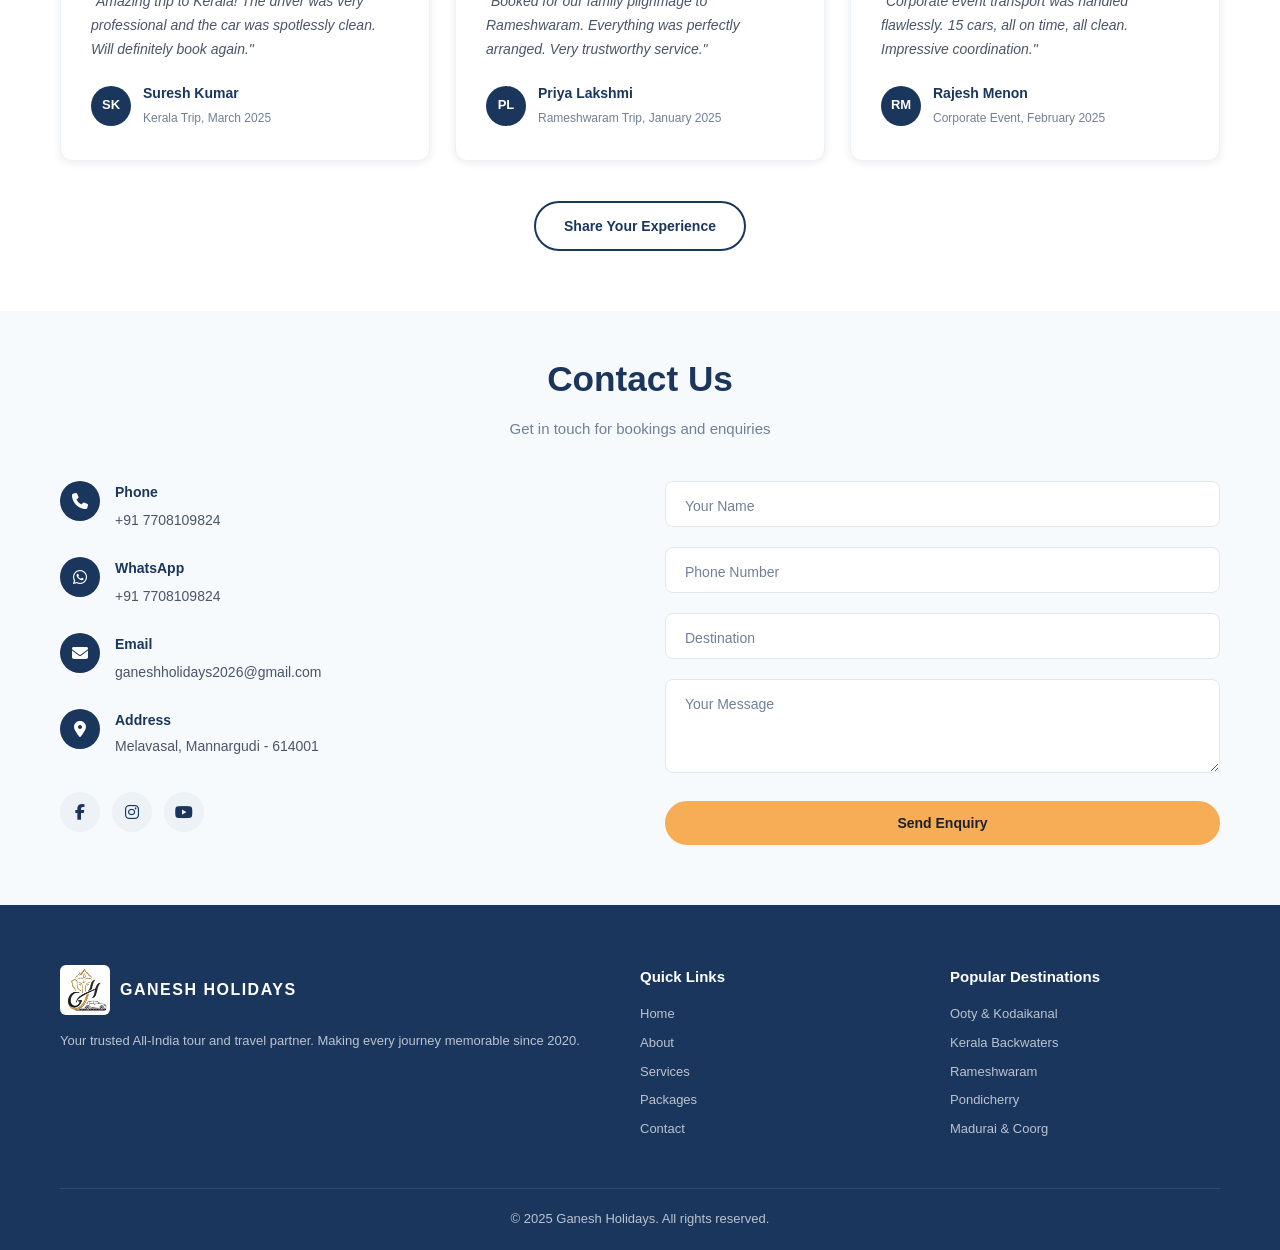
==== commit c5762490: "Logo png update in index file only" ====
--- a/index.html
+++ b/index.html
@@ -16,7 +16,7 @@
         <div class="nav-container">
             <a href="#home" class="nav-logo">
                 <div class="logo-icon">
-                    <img src="assets/logo.jpg" alt="Ganesh Holidays Logo" class="logo-img">
+                    <img src="assets/logo.png" alt="Ganesh Holidays Logo" class="logo-img">
                 </div>
                 <div class="logo-text">
                     <span class="logo-brand">GANESH HOLIDAYS</span>
--- a/css/style.css
+++ b/css/style.css
@@ -1007,6 +1007,55 @@
         grid-template-columns: 1fr;
     }
 
+    /* Horizontal scroll carousel for mobile */
+    .services-grid,
+    .packages-grid,
+    .whyus-grid,
+    .gallery-grid {
+        display: flex;
+        overflow-x: auto;
+        scroll-snap-type: x mandatory;
+        gap: 12px;
+        padding-bottom: 10px;
+        -webkit-overflow-scrolling: touch;
+        scrollbar-width: none;
+    }
+
+    .services-grid::-webkit-scrollbar,
+    .packages-grid::-webkit-scrollbar,
+    .whyus-grid::-webkit-scrollbar,
+    .gallery-grid::-webkit-scrollbar {
+        display: none;
+    }
+
+    .service-card {
+        min-width: 75vw;
+        flex-shrink: 0;
+        scroll-snap-align: start;
+    }
+
+    .package-card {
+        min-width: 75vw;
+        flex-shrink: 0;
+        scroll-snap-align: start;
+    }
+
+    .whyus-item {
+        min-width: 70vw;
+        flex-shrink: 0;
+        scroll-snap-align: start;
+        background: white;
+        border-radius: var(--radius-md);
+        box-shadow: var(--shadow-sm);
+        border: 1px solid var(--gray-100);
+    }
+
+    .gallery-item {
+        min-width: 75vw;
+        flex-shrink: 0;
+        scroll-snap-align: start;
+    }
+
     .contact-grid {
         grid-template-columns: 1fr;
     }
